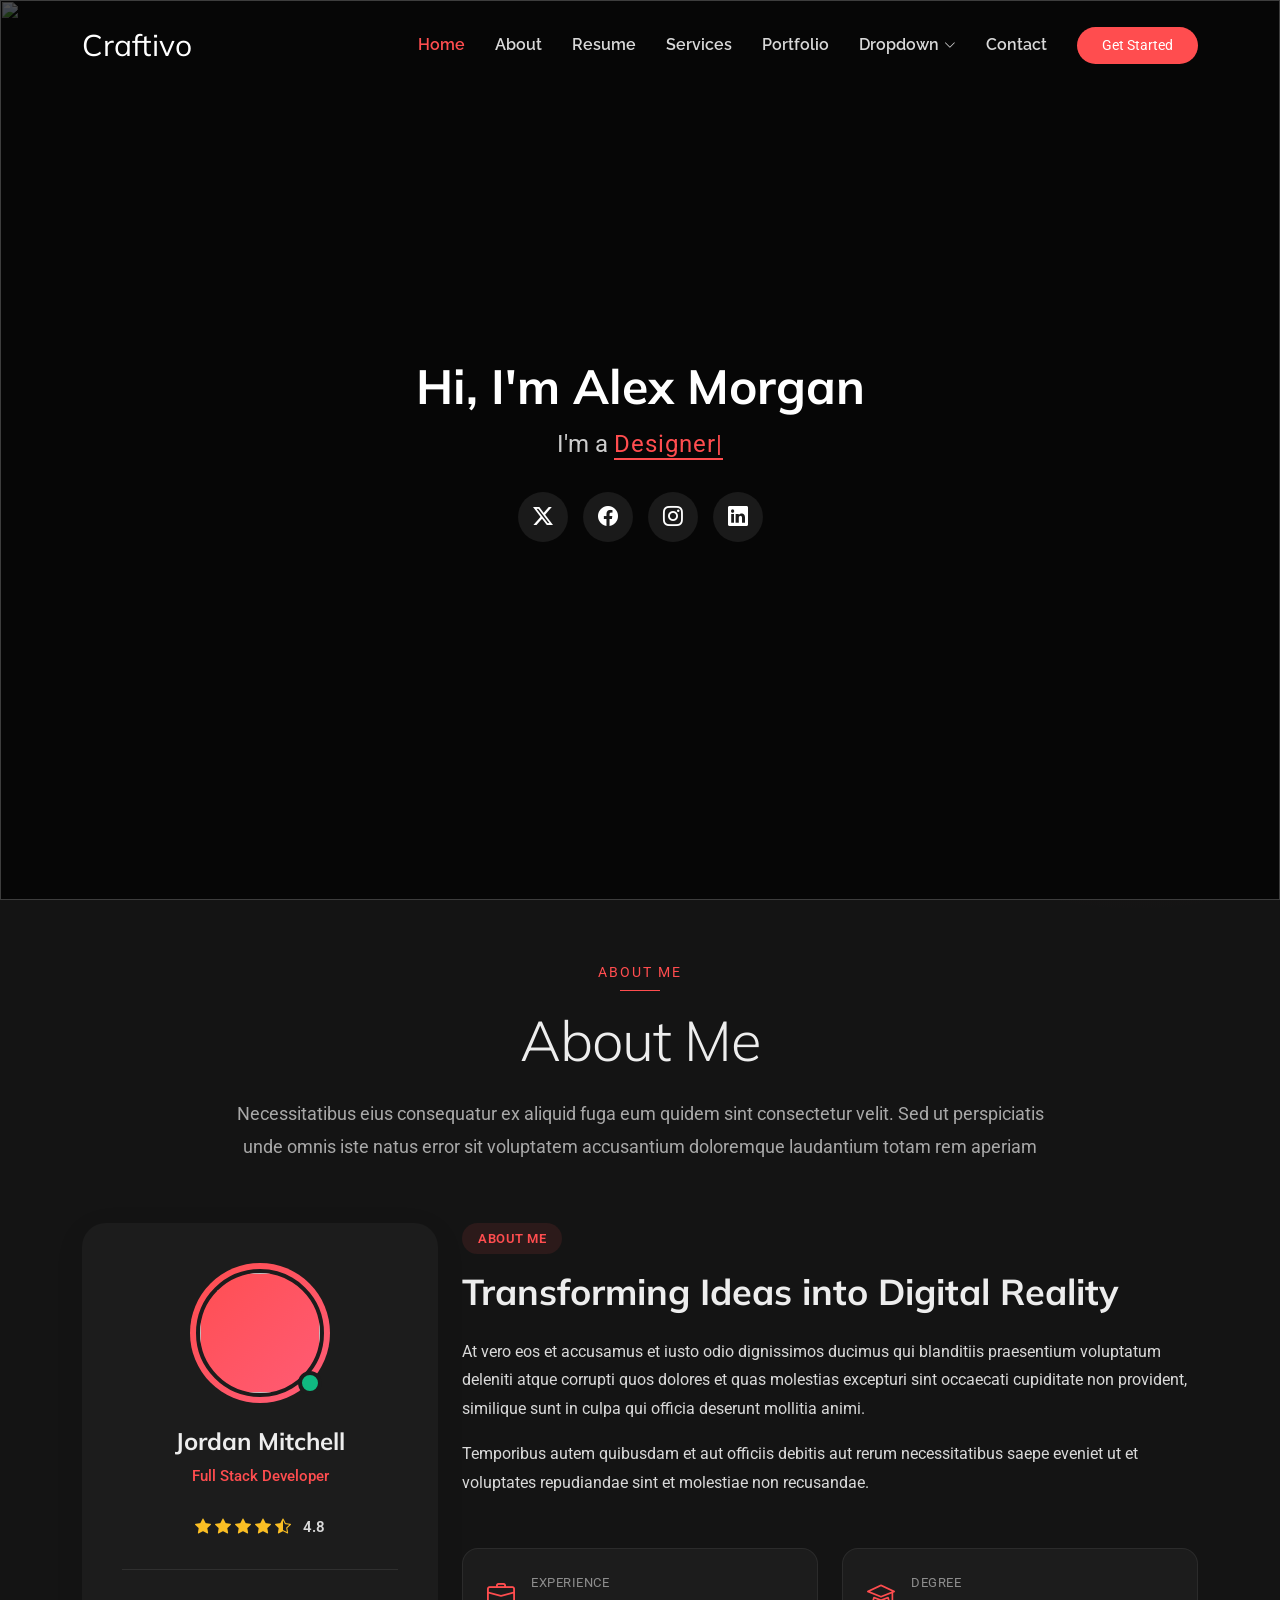
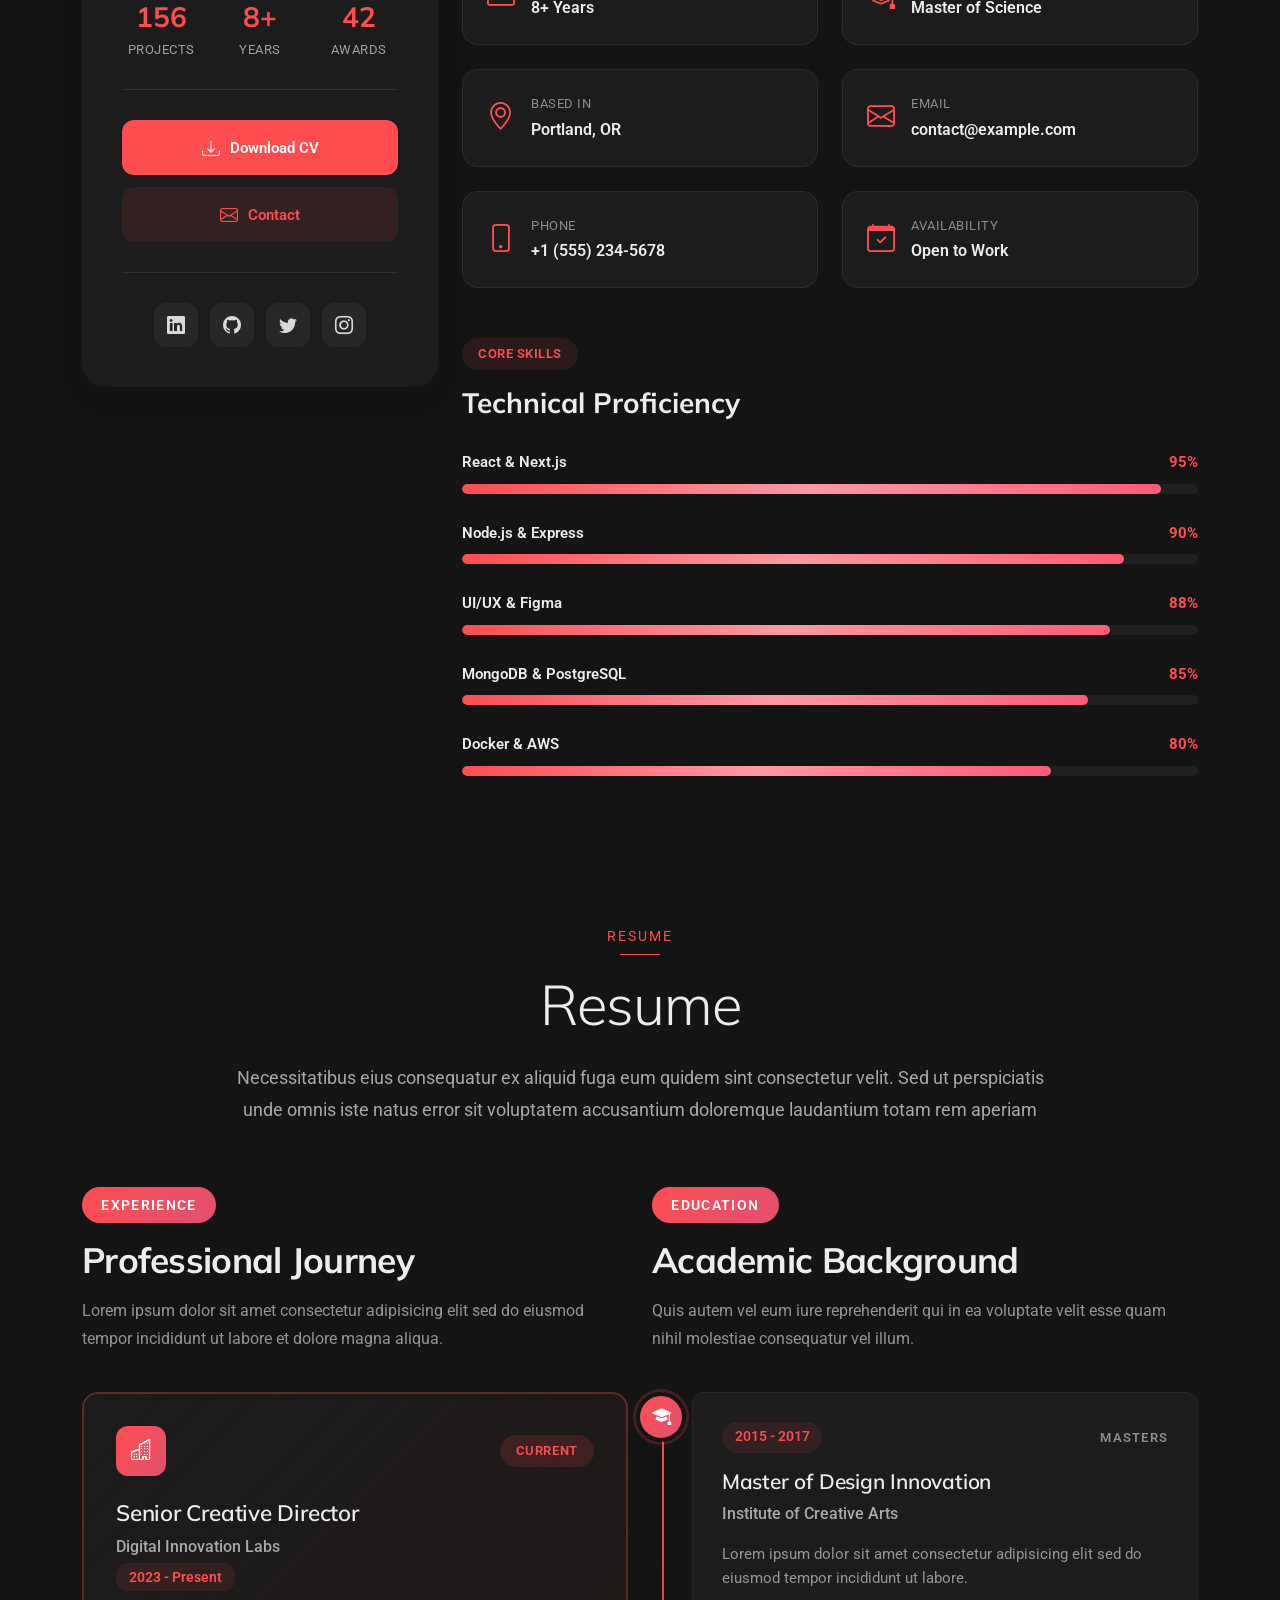
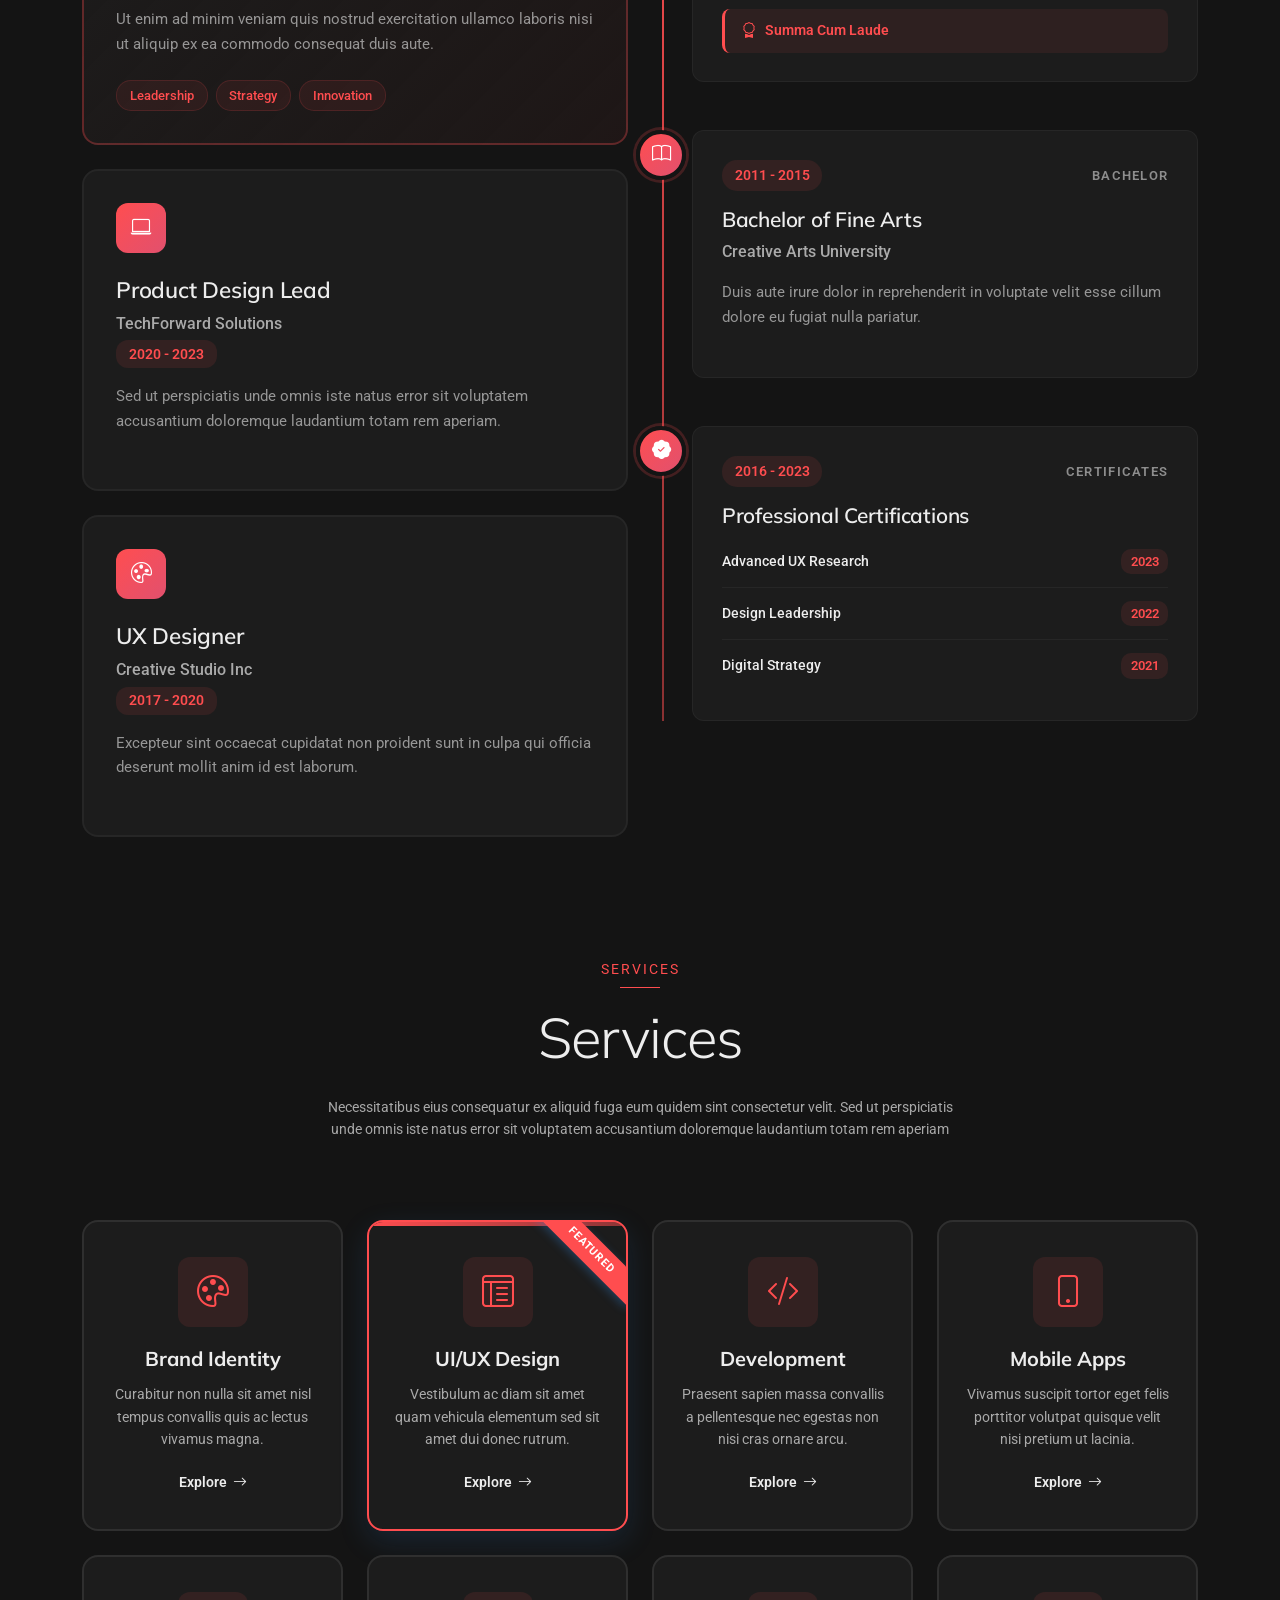
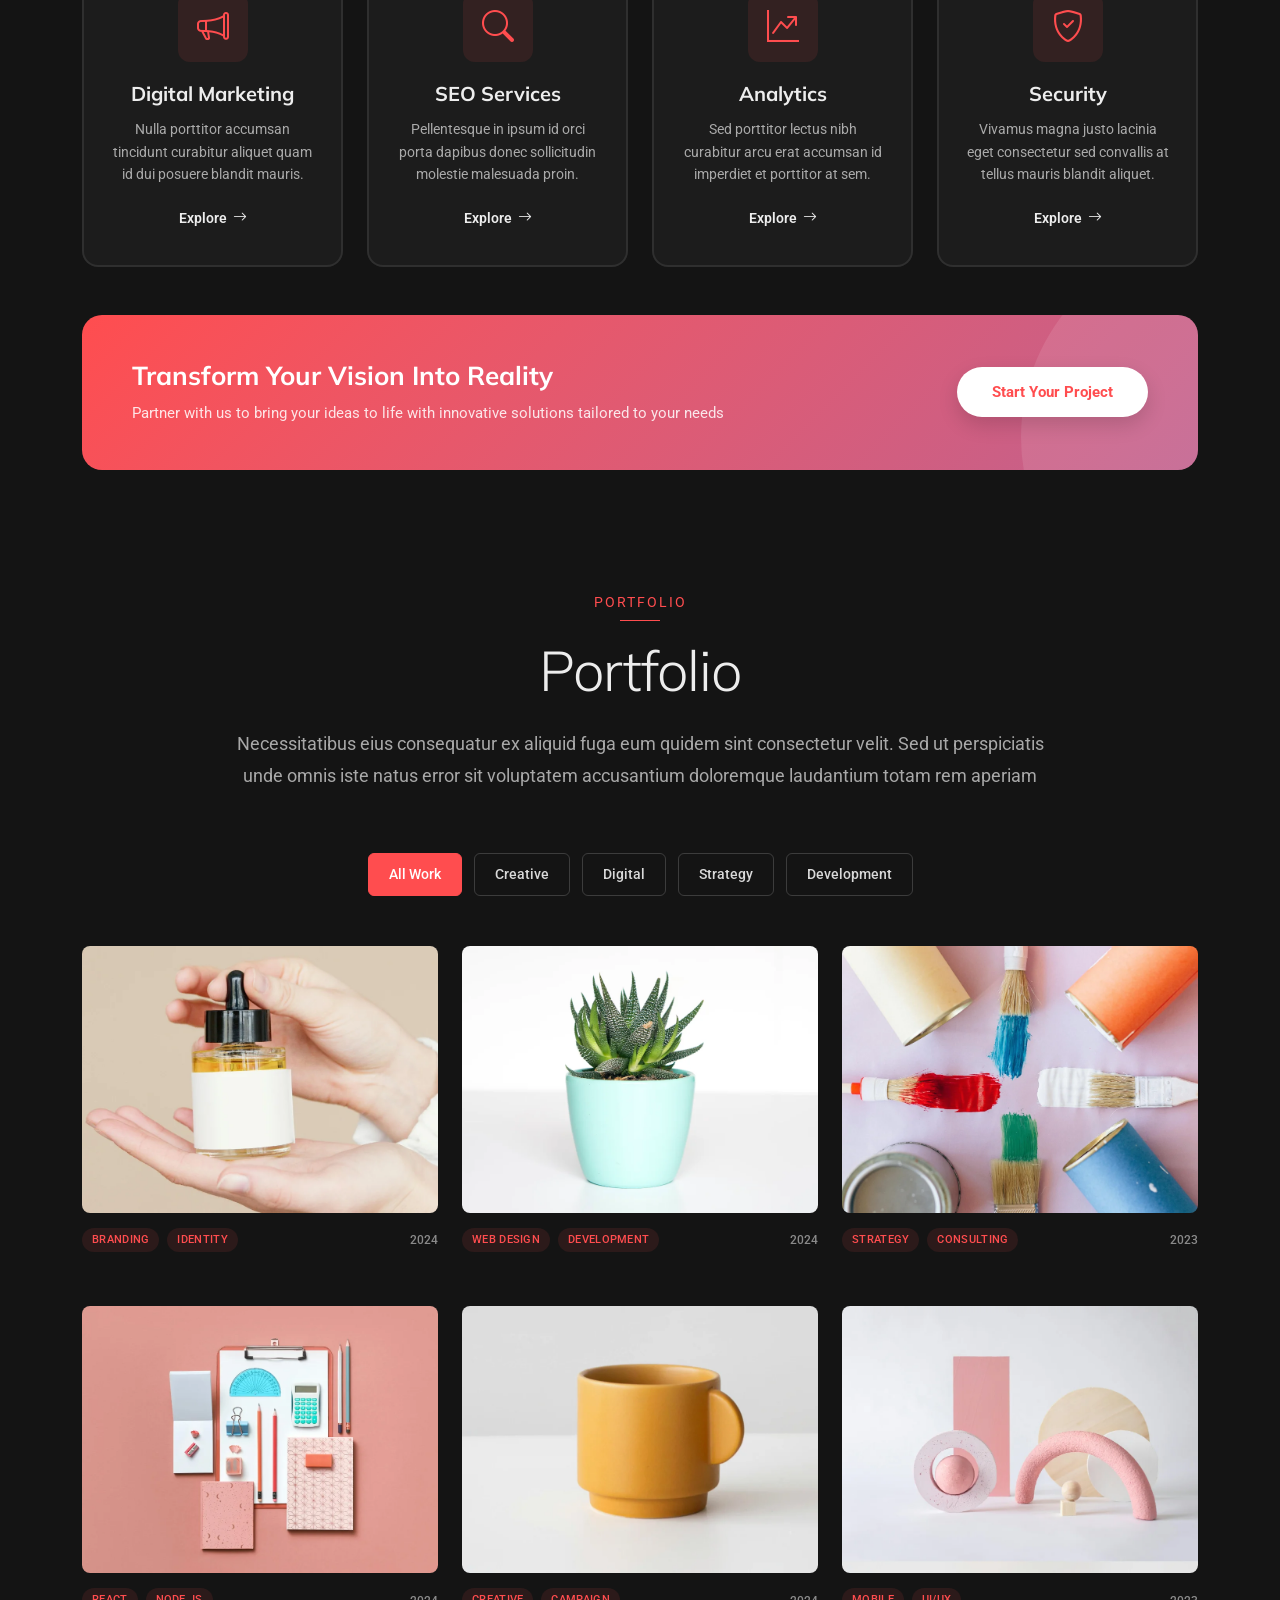
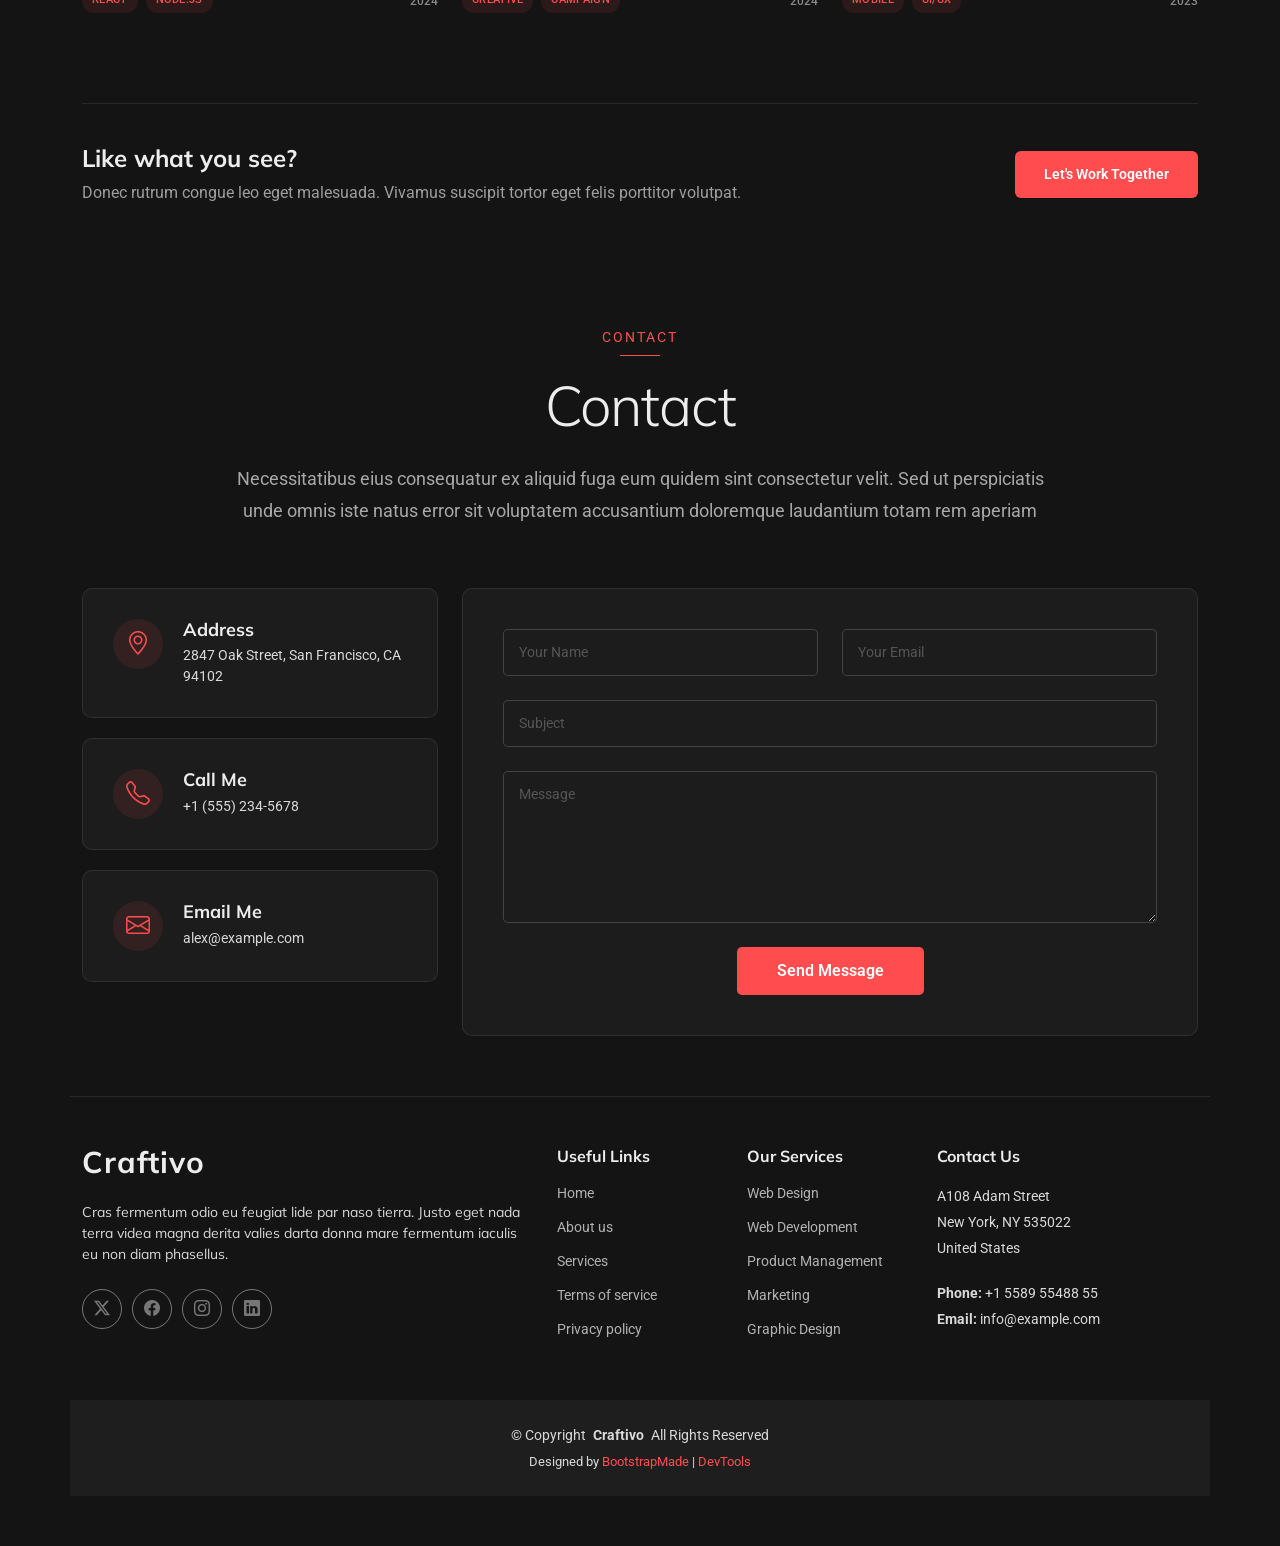
==== index.html @ 47224974 "Integrated base UI template to establish responsive styling framework" ====
<!DOCTYPE html>
<html lang="en">

<head>
  <meta charset="utf-8">
  <meta content="width=device-width, initial-scale=1.0" name="viewport">
  <title>Index - Craftivo Bootstrap Template</title>
  <meta name="description" content="">
  <meta name="keywords" content="">

  <!-- Favicons -->
  <link href="assets/img/favicon.png" rel="icon">
  <link href="assets/img/apple-touch-icon.png" rel="apple-touch-icon">

  <!-- Fonts -->
  <link href="https://fonts.googleapis.com" rel="preconnect">
  <link href="https://fonts.gstatic.com" rel="preconnect" crossorigin>
  <link href="https://fonts.googleapis.com/css2?family=Roboto:ital,wght@0,100;0,300;0,400;0,500;0,700;0,900;1,100;1,300;1,400;1,500;1,700;1,900&family=Raleway:ital,wght@0,100;0,200;0,300;0,400;0,500;0,600;0,700;0,800;0,900;1,100;1,200;1,300;1,400;1,500;1,600;1,700;1,800;1,900&family=Mulish:ital,wght@0,200;0,300;0,400;0,500;0,600;0,700;0,800;0,900;1,200;1,300;1,400;1,500;1,600;1,700;1,800;1,900&display=swap" rel="stylesheet">

  <!-- Vendor CSS Files -->
  <link href="assets/vendor/bootstrap/css/bootstrap.min.css" rel="stylesheet">
  <link href="assets/vendor/bootstrap-icons/bootstrap-icons.css" rel="stylesheet">
  <link href="assets/vendor/aos/aos.css" rel="stylesheet">
  <link href="assets/vendor/glightbox/css/glightbox.min.css" rel="stylesheet">
  <link href="assets/vendor/swiper/swiper-bundle.min.css" rel="stylesheet">

  <!-- Main CSS File -->
  <link href="assets/css/main.css" rel="stylesheet">

  <!-- =======================================================
  * Template Name: Craftivo
  * Template URL: https://bootstrapmade.com/craftivo-bootstrap-portfolio-template/
  * Updated: Oct 04 2025 with Bootstrap v5.3.8
  * Author: BootstrapMade.com
  * License: https://bootstrapmade.com/license/
  ======================================================== -->
</head>

<body class="index-page">

  <header id="header" class="header d-flex align-items-center fixed-top">
    <div class="container-fluid container-xl position-relative d-flex align-items-center">

      <a href="index.html" class="logo d-flex align-items-center me-auto">
        <!-- Uncomment the line below if you also wish to use an image logo -->
        <!-- <img src="assets/img/logo.webp" alt=""> -->
        <h1 class="sitename">Craftivo</h1>
      </a>

      <nav id="navmenu" class="navmenu">
        <ul>
          <li><a href="#hero" class="active">Home</a></li>
          <li><a href="#about">About</a></li>
          <li><a href="#resume">Resume</a></li>
          <li><a href="#services">Services</a></li>
          <li><a href="#portfolio">Portfolio</a></li>
          <li class="dropdown"><a href="#"><span>Dropdown</span> <i class="bi bi-chevron-down toggle-dropdown"></i></a>
            <ul>
              <li><a href="#">Dropdown 1</a></li>
              <li class="dropdown"><a href="#"><span>Deep Dropdown</span> <i class="bi bi-chevron-down toggle-dropdown"></i></a>
                <ul>
                  <li><a href="#">Deep Dropdown 1</a></li>
                  <li><a href="#">Deep Dropdown 2</a></li>
                  <li><a href="#">Deep Dropdown 3</a></li>
                  <li><a href="#">Deep Dropdown 4</a></li>
                  <li><a href="#">Deep Dropdown 5</a></li>
                </ul>
              </li>
              <li><a href="#">Dropdown 2</a></li>
              <li><a href="#">Dropdown 3</a></li>
              <li><a href="#">Dropdown 4</a></li>
            </ul>
          </li>
          <li><a href="#contact">Contact</a></li>
        </ul>
        <i class="mobile-nav-toggle d-xl-none bi bi-list"></i>
      </nav>

      <a class="btn-getstarted" href="#about">Get Started</a>

    </div>
  </header>

  <main class="main">

    <!-- Hero Section -->
    <section id="hero" class="hero section dark-background">

      <img src="assets/img/profile/profile-bg-5.webp" alt="" data-aos="fade-in">

      <div class="container" data-aos="fade-up" data-aos-delay="100">
        <div class="row justify-content-center">
          <div class="col-lg-8 text-center">
            <h2>Hi, I'm Alex Morgan</h2>
            <p>I'm a <span class="typed" data-typed-items="Designer, Developer, Freelancer, Photographer"></span><span class="typed-cursor" aria-hidden="true"></span></p>
            <div class="social-links">
              <a href="#"><i class="bi bi-twitter-x"></i></a>
              <a href="#"><i class="bi bi-facebook"></i></a>
              <a href="#"><i class="bi bi-instagram"></i></a>
              <a href="#"><i class="bi bi-linkedin"></i></a>
            </div>
          </div>
        </div>
      </div>

    </section><!-- /Hero Section -->

    <!-- About Section -->
    <section id="about" class="about section">

      <!-- Section Title -->
      <div class="container section-title" data-aos="fade-up">
        <span class="subtitle">About Me</span>
        <h2>About Me</h2>
        <p>Necessitatibus eius consequatur ex aliquid fuga eum quidem sint consectetur velit. Sed ut perspiciatis unde omnis iste natus error sit voluptatem accusantium doloremque laudantium totam rem aperiam</p>
      </div><!-- End Section Title -->

      <div class="container" data-aos="fade-up" data-aos-delay="100">

        <div class="row gy-5">
          <div class="col-lg-4" data-aos="zoom-in" data-aos-delay="150">
            <div class="profile-card">
              <div class="profile-header">
                <div class="profile-avatar">
                  <img src="assets/img/profile/profile-square-3.webp" class="img-fluid" alt="">
                  <div class="status-indicator"></div>
                </div>
                <h3>Jordan Mitchell</h3>
                <span class="role">Full Stack Developer</span>
                <div class="rating">
                  <i class="bi bi-star-fill"></i>
                  <i class="bi bi-star-fill"></i>
                  <i class="bi bi-star-fill"></i>
                  <i class="bi bi-star-fill"></i>
                  <i class="bi bi-star-half"></i>
                  <span>4.8</span>
                </div>
              </div>

              <div class="profile-stats">
                <div class="stat-item">
                  <h4>156</h4>
                  <p>Projects</p>
                </div>
                <div class="stat-item">
                  <h4>8+</h4>
                  <p>Years</p>
                </div>
                <div class="stat-item">
                  <h4>42</h4>
                  <p>Awards</p>
                </div>
              </div>

              <div class="profile-actions">
                <a href="#" class="btn-primary"><i class="bi bi-download"></i> Download CV</a>
                <a href="#" class="btn-secondary"><i class="bi bi-envelope"></i> Contact</a>
              </div>

              <div class="social-connect">
                <a href="#"><i class="bi bi-linkedin"></i></a>
                <a href="#"><i class="bi bi-github"></i></a>
                <a href="#"><i class="bi bi-twitter"></i></a>
                <a href="#"><i class="bi bi-instagram"></i></a>
              </div>
            </div>
          </div>

          <div class="col-lg-8" data-aos="fade-left" data-aos-delay="200">
            <div class="content-wrapper">
              <div class="bio-section">
                <div class="section-tag">About Me</div>
                <h2>Transforming Ideas into Digital Reality</h2>
                <p>At vero eos et accusamus et iusto odio dignissimos ducimus qui blanditiis praesentium voluptatum deleniti atque corrupti quos dolores et quas molestias excepturi sint occaecati cupiditate non provident, similique sunt in culpa qui officia deserunt mollitia animi.</p>
                <p>Temporibus autem quibusdam et aut officiis debitis aut rerum necessitatibus saepe eveniet ut et voluptates repudiandae sint et molestiae non recusandae.</p>
              </div>

              <div class="details-grid">
                <div class="detail-item" data-aos="fade-up" data-aos-delay="250">
                  <i class="bi bi-briefcase"></i>
                  <div class="detail-content">
                    <span>Experience</span>
                    <strong>8+ Years</strong>
                  </div>
                </div>

                <div class="detail-item" data-aos="fade-up" data-aos-delay="300">
                  <i class="bi bi-mortarboard"></i>
                  <div class="detail-content">
                    <span>Degree</span>
                    <strong>Master of Science</strong>
                  </div>
                </div>

                <div class="detail-item" data-aos="fade-up" data-aos-delay="350">
                  <i class="bi bi-geo-alt"></i>
                  <div class="detail-content">
                    <span>Based In</span>
                    <strong>Portland, OR</strong>
                  </div>
                </div>

                <div class="detail-item" data-aos="fade-up" data-aos-delay="100">
                  <i class="bi bi-envelope"></i>
                  <div class="detail-content">
                    <span>Email</span>
                    <strong>contact@example.com</strong>
                  </div>
                </div>

                <div class="detail-item" data-aos="fade-up" data-aos-delay="150">
                  <i class="bi bi-phone"></i>
                  <div class="detail-content">
                    <span>Phone</span>
                    <strong>+1 (555) 234-5678</strong>
                  </div>
                </div>

                <div class="detail-item" data-aos="fade-up" data-aos-delay="200">
                  <i class="bi bi-calendar-check"></i>
                  <div class="detail-content">
                    <span>Availability</span>
                    <strong>Open to Work</strong>
                  </div>
                </div>
              </div>

              <div class="skills-showcase" data-aos="fade-up" data-aos-delay="250">
                <div class="section-tag">Core Skills</div>
                <h3>Technical Proficiency</h3>

                <div class="skills-list skills-animation">
                  <div class="skill-item">
                    <div class="skill-info">
                      <span class="skill-name">React &amp; Next.js</span>
                      <span class="skill-percent">95%</span>
                    </div>
                    <div class="progress">
                      <div class="progress-bar" role="progressbar" aria-valuenow="95" aria-valuemin="0" aria-valuemax="100"></div>
                    </div>
                  </div>

                  <div class="skill-item">
                    <div class="skill-info">
                      <span class="skill-name">Node.js &amp; Express</span>
                      <span class="skill-percent">90%</span>
                    </div>
                    <div class="progress">
                      <div class="progress-bar" role="progressbar" aria-valuenow="90" aria-valuemin="0" aria-valuemax="100"></div>
                    </div>
                  </div>

                  <div class="skill-item">
                    <div class="skill-info">
                      <span class="skill-name">UI/UX &amp; Figma</span>
                      <span class="skill-percent">88%</span>
                    </div>
                    <div class="progress">
                      <div class="progress-bar" role="progressbar" aria-valuenow="88" aria-valuemin="0" aria-valuemax="100"></div>
                    </div>
                  </div>

                  <div class="skill-item">
                    <div class="skill-info">
                      <span class="skill-name">MongoDB &amp; PostgreSQL</span>
                      <span class="skill-percent">85%</span>
                    </div>
                    <div class="progress">
                      <div class="progress-bar" role="progressbar" aria-valuenow="85" aria-valuemin="0" aria-valuemax="100"></div>
                    </div>
                  </div>

                  <div class="skill-item">
                    <div class="skill-info">
                      <span class="skill-name">Docker &amp; AWS</span>
                      <span class="skill-percent">80%</span>
                    </div>
                    <div class="progress">
                      <div class="progress-bar" role="progressbar" aria-valuenow="80" aria-valuemin="0" aria-valuemax="100"></div>
                    </div>
                  </div>
                </div>
              </div>
            </div>
          </div>
        </div>

      </div>

    </section><!-- /About Section -->

    <!-- Resume Section -->
    <section id="resume" class="resume section">

      <!-- Section Title -->
      <div class="container section-title" data-aos="fade-up">
        <span class="subtitle">Resume</span>
        <h2>Resume</h2>
        <p>Necessitatibus eius consequatur ex aliquid fuga eum quidem sint consectetur velit. Sed ut perspiciatis unde omnis iste natus error sit voluptatem accusantium doloremque laudantium totam rem aperiam</p>
      </div><!-- End Section Title -->

      <div class="container" data-aos="fade-up" data-aos-delay="100">

        <div class="row gy-5">
          <div class="col-lg-6">
            <div class="experience-section">
              <div class="section-header" data-aos="fade-right" data-aos-delay="200">
                <div class="header-content">
                  <span class="section-badge">Experience</span>
                  <h2>Professional Journey</h2>
                  <p>Lorem ipsum dolor sit amet consectetur adipisicing elit sed do eiusmod tempor incididunt ut labore et dolore magna aliqua.</p>
                </div>
              </div>

              <div class="experience-cards">
                <div class="exp-card featured" data-aos="zoom-in" data-aos-delay="300">
                  <div class="card-header">
                    <div class="company-logo">
                      <i class="bi bi-buildings"></i>
                    </div>
                    <div class="period-badge">Current</div>
                  </div>
                  <div class="card-body">
                    <h3>Senior Creative Director</h3>
                    <p class="company-name">Digital Innovation Labs</p>
                    <span class="duration">2023 - Present</span>
                    <p class="description">Ut enim ad minim veniam quis nostrud exercitation ullamco laboris nisi ut aliquip ex ea commodo consequat duis aute.</p>
                    <div class="skills-tags">
                      <span class="skill-tag">Leadership</span>
                      <span class="skill-tag">Strategy</span>
                      <span class="skill-tag">Innovation</span>
                    </div>
                  </div>
                </div>

                <div class="exp-card" data-aos="zoom-in" data-aos-delay="350">
                  <div class="card-header">
                    <div class="company-logo">
                      <i class="bi bi-laptop"></i>
                    </div>
                  </div>
                  <div class="card-body">
                    <h3>Product Design Lead</h3>
                    <p class="company-name">TechForward Solutions</p>
                    <span class="duration">2020 - 2023</span>
                    <p class="description">Sed ut perspiciatis unde omnis iste natus error sit voluptatem accusantium doloremque laudantium totam rem aperiam.</p>
                  </div>
                </div>

                <div class="exp-card" data-aos="zoom-in" data-aos-delay="400">
                  <div class="card-header">
                    <div class="company-logo">
                      <i class="bi bi-palette"></i>
                    </div>
                  </div>
                  <div class="card-body">
                    <h3>UX Designer</h3>
                    <p class="company-name">Creative Studio Inc</p>
                    <span class="duration">2017 - 2020</span>
                    <p class="description">Excepteur sint occaecat cupidatat non proident sunt in culpa qui officia deserunt mollit anim id est laborum.</p>
                  </div>
                </div>
              </div>
            </div>
          </div>

          <div class="col-lg-6">
            <div class="education-section">
              <div class="section-header" data-aos="fade-left" data-aos-delay="200">
                <div class="header-content">
                  <span class="section-badge">Education</span>
                  <h2>Academic Background</h2>
                  <p>Quis autem vel eum iure reprehenderit qui in ea voluptate velit esse quam nihil molestiae consequatur vel illum.</p>
                </div>
              </div>

              <div class="education-timeline" data-aos="fade-left" data-aos-delay="300">
                <div class="timeline-track">
                  <div class="timeline-item">
                    <div class="timeline-marker">
                      <i class="bi bi-mortarboard-fill"></i>
                    </div>
                    <div class="timeline-content">
                      <div class="education-meta">
                        <span class="year-range">2015 - 2017</span>
                        <span class="degree-level">Masters</span>
                      </div>
                      <h4>Master of Design Innovation</h4>
                      <p class="institution">Institute of Creative Arts</p>
                      <p class="description">Lorem ipsum dolor sit amet consectetur adipisicing elit sed do eiusmod tempor incididunt ut labore.</p>
                      <div class="achievement">
                        <i class="bi bi-award"></i>
                        <span>Summa Cum Laude</span>
                      </div>
                    </div>
                  </div>

                  <div class="timeline-item">
                    <div class="timeline-marker">
                      <i class="bi bi-book"></i>
                    </div>
                    <div class="timeline-content">
                      <div class="education-meta">
                        <span class="year-range">2011 - 2015</span>
                        <span class="degree-level">Bachelor</span>
                      </div>
                      <h4>Bachelor of Fine Arts</h4>
                      <p class="institution">Creative Arts University</p>
                      <p class="description">Duis aute irure dolor in reprehenderit in voluptate velit esse cillum dolore eu fugiat nulla pariatur.</p>
                    </div>
                  </div>

                  <div class="timeline-item">
                    <div class="timeline-marker">
                      <i class="bi bi-patch-check-fill"></i>
                    </div>
                    <div class="timeline-content">
                      <div class="education-meta">
                        <span class="year-range">2016 - 2023</span>
                        <span class="degree-level">Certificates</span>
                      </div>
                      <h4>Professional Certifications</h4>
                      <div class="certifications-list">
                        <div class="cert-item">
                          <span class="cert-name">Advanced UX Research</span>
                          <span class="cert-year">2023</span>
                        </div>
                        <div class="cert-item">
                          <span class="cert-name">Design Leadership</span>
                          <span class="cert-year">2022</span>
                        </div>
                        <div class="cert-item">
                          <span class="cert-name">Digital Strategy</span>
                          <span class="cert-year">2021</span>
                        </div>
                      </div>
                    </div>
                  </div>
                </div>
              </div>
            </div>
          </div>
        </div>

      </div>

    </section><!-- /Resume Section -->

    <!-- Services Section -->
    <section id="services" class="services section">

      <!-- Section Title -->
      <div class="container section-title" data-aos="fade-up">
        <span class="subtitle">Services</span>
        <h2>Services</h2>
        <p>Necessitatibus eius consequatur ex aliquid fuga eum quidem sint consectetur velit. Sed ut perspiciatis unde omnis iste natus error sit voluptatem accusantium doloremque laudantium totam rem aperiam</p>
      </div><!-- End Section Title -->

      <div class="container" data-aos="fade-up" data-aos-delay="100">

        <div class="row gy-4">
          <div class="col-lg-3 col-md-6" data-aos="zoom-in" data-aos-delay="100">
            <div class="service-item">
              <div class="icon-wrapper">
                <i class="bi bi-palette"></i>
              </div>
              <h4>Brand Identity</h4>
              <p>Curabitur non nulla sit amet nisl tempus convallis quis ac lectus vivamus magna.</p>
              <a href="service-details.html" class="read-more">
                <span>Explore</span>
                <i class="bi bi-arrow-right"></i>
              </a>
            </div>
          </div>

          <div class="col-lg-3 col-md-6" data-aos="zoom-in" data-aos-delay="200">
            <div class="service-item featured">
              <div class="featured-tag">Featured</div>
              <div class="icon-wrapper">
                <i class="bi bi-layout-text-window-reverse"></i>
              </div>
              <h4>UI/UX Design</h4>
              <p>Vestibulum ac diam sit amet quam vehicula elementum sed sit amet dui donec rutrum.</p>
              <a href="service-details.html" class="read-more">
                <span>Explore</span>
                <i class="bi bi-arrow-right"></i>
              </a>
            </div>
          </div>

          <div class="col-lg-3 col-md-6" data-aos="zoom-in" data-aos-delay="300">
            <div class="service-item">
              <div class="icon-wrapper">
                <i class="bi bi-code-slash"></i>
              </div>
              <h4>Development</h4>
              <p>Praesent sapien massa convallis a pellentesque nec egestas non nisi cras ornare arcu.</p>
              <a href="service-details.html" class="read-more">
                <span>Explore</span>
                <i class="bi bi-arrow-right"></i>
              </a>
            </div>
          </div>

          <div class="col-lg-3 col-md-6" data-aos="zoom-in" data-aos-delay="400">
            <div class="service-item">
              <div class="icon-wrapper">
                <i class="bi bi-phone"></i>
              </div>
              <h4>Mobile Apps</h4>
              <p>Vivamus suscipit tortor eget felis porttitor volutpat quisque velit nisi pretium ut lacinia.</p>
              <a href="service-details.html" class="read-more">
                <span>Explore</span>
                <i class="bi bi-arrow-right"></i>
              </a>
            </div>
          </div>

          <div class="col-lg-3 col-md-6" data-aos="zoom-in" data-aos-delay="100">
            <div class="service-item">
              <div class="icon-wrapper">
                <i class="bi bi-megaphone"></i>
              </div>
              <h4>Digital Marketing</h4>
              <p>Nulla porttitor accumsan tincidunt curabitur aliquet quam id dui posuere blandit mauris.</p>
              <a href="service-details.html" class="read-more">
                <span>Explore</span>
                <i class="bi bi-arrow-right"></i>
              </a>
            </div>
          </div>

          <div class="col-lg-3 col-md-6" data-aos="zoom-in" data-aos-delay="200">
            <div class="service-item">
              <div class="icon-wrapper">
                <i class="bi bi-search"></i>
              </div>
              <h4>SEO Services</h4>
              <p>Pellentesque in ipsum id orci porta dapibus donec sollicitudin molestie malesuada proin.</p>
              <a href="service-details.html" class="read-more">
                <span>Explore</span>
                <i class="bi bi-arrow-right"></i>
              </a>
            </div>
          </div>

          <div class="col-lg-3 col-md-6" data-aos="zoom-in" data-aos-delay="300">
            <div class="service-item">
              <div class="icon-wrapper">
                <i class="bi bi-graph-up-arrow"></i>
              </div>
              <h4>Analytics</h4>
              <p>Sed porttitor lectus nibh curabitur arcu erat accumsan id imperdiet et porttitor at sem.</p>
              <a href="service-details.html" class="read-more">
                <span>Explore</span>
                <i class="bi bi-arrow-right"></i>
              </a>
            </div>
          </div>

          <div class="col-lg-3 col-md-6" data-aos="zoom-in" data-aos-delay="400">
            <div class="service-item">
              <div class="icon-wrapper">
                <i class="bi bi-shield-check"></i>
              </div>
              <h4>Security</h4>
              <p>Vivamus magna justo lacinia eget consectetur sed convallis at tellus mauris blandit aliquet.</p>
              <a href="service-details.html" class="read-more">
                <span>Explore</span>
                <i class="bi bi-arrow-right"></i>
              </a>
            </div>
          </div>

        </div>

        <div class="row mt-5">
          <div class="col-12" data-aos="fade-up" data-aos-delay="200">
            <div class="cta-box">
              <div class="row align-items-center">
                <div class="col-lg-8">
                  <h3>Transform Your Vision Into Reality</h3>
                  <p>Partner with us to bring your ideas to life with innovative solutions tailored to your needs</p>
                </div>
                <div class="col-lg-4 text-lg-end text-center">
                  <a href="service-details.html" class="cta-btn">Start Your Project</a>
                </div>
              </div>
            </div>
          </div>
        </div>

      </div>

    </section><!-- /Services Section -->

    <!-- Portfolio Section -->
    <section id="portfolio" class="portfolio section">

      <!-- Section Title -->
      <div class="container section-title" data-aos="fade-up">
        <span class="subtitle">Portfolio</span>
        <h2>Portfolio</h2>
        <p>Necessitatibus eius consequatur ex aliquid fuga eum quidem sint consectetur velit. Sed ut perspiciatis unde omnis iste natus error sit voluptatem accusantium doloremque laudantium totam rem aperiam</p>
      </div><!-- End Section Title -->

      <div class="container" data-aos="fade-up" data-aos-delay="100">

        <div class="isotope-layout" data-default-filter="*" data-layout="masonry" data-sort="original-order">
          <ul class="portfolio-filters isotope-filters" data-aos="fade-up" data-aos-delay="200">
            <li data-filter="*" class="filter-active">All Work</li>
            <li data-filter=".filter-creative">Creative</li>
            <li data-filter=".filter-digital">Digital</li>
            <li data-filter=".filter-strategy">Strategy</li>
            <li data-filter=".filter-development">Development</li>
          </ul>

          <div class="row gy-4 isotope-container" data-aos="fade-up" data-aos-delay="300">
            <div class="col-lg-4 col-md-6 portfolio-item isotope-item filter-creative">
              <div class="portfolio-card">
                <div class="portfolio-image-container">
                  <img src="assets/img/portfolio/portfolio-1.webp" alt="Creative Project" class="img-fluid" loading="lazy">
                  <div class="portfolio-overlay">
                    <div class="portfolio-info">
                      <span class="project-category">Creative Design</span>
                      <h4>Visual Identity System</h4>
                    </div>
                    <div class="portfolio-actions">
                      <a href="assets/img/portfolio/portfolio-1.webp" class="glightbox portfolio-link">
                        <i class="bi bi-plus-lg"></i>
                      </a>
                      <a href="#" class="portfolio-details">
                        <i class="bi bi-arrow-right"></i>
                      </a>
                    </div>
                  </div>
                </div>
                <div class="portfolio-meta">
                  <div class="project-tags">
                    <span class="tag">Branding</span>
                    <span class="tag">Identity</span>
                  </div>
                  <div class="project-year">2024</div>
                </div>
              </div>
            </div>

            <div class="col-lg-4 col-md-6 portfolio-item isotope-item filter-digital">
              <div class="portfolio-card">
                <div class="portfolio-image-container">
                  <img src="assets/img/portfolio/portfolio-2.webp" alt="Digital Project" class="img-fluid" loading="lazy">
                  <div class="portfolio-overlay">
                    <div class="portfolio-info">
                      <span class="project-category">Digital Experience</span>
                      <h4>Interactive Web Platform</h4>
                    </div>
                    <div class="portfolio-actions">
                      <a href="assets/img/portfolio/portfolio-2.webp" class="glightbox portfolio-link">
                        <i class="bi bi-plus-lg"></i>
                      </a>
                      <a href="#" class="portfolio-details">
                        <i class="bi bi-arrow-right"></i>
                      </a>
                    </div>
                  </div>
                </div>
                <div class="portfolio-meta">
                  <div class="project-tags">
                    <span class="tag">Web Design</span>
                    <span class="tag">Development</span>
                  </div>
                  <div class="project-year">2024</div>
                </div>
              </div>
            </div>

            <div class="col-lg-4 col-md-6 portfolio-item isotope-item filter-strategy">
              <div class="portfolio-card">
                <div class="portfolio-image-container">
                  <img src="assets/img/portfolio/portfolio-3.webp" alt="Strategy Project" class="img-fluid" loading="lazy">
                  <div class="portfolio-overlay">
                    <div class="portfolio-info">
                      <span class="project-category">Brand Strategy</span>
                      <h4>Market Positioning</h4>
                    </div>
                    <div class="portfolio-actions">
                      <a href="assets/img/portfolio/portfolio-3.webp" class="glightbox portfolio-link">
                        <i class="bi bi-plus-lg"></i>
                      </a>
                      <a href="#" class="portfolio-details">
                        <i class="bi bi-arrow-right"></i>
                      </a>
                    </div>
                  </div>
                </div>
                <div class="portfolio-meta">
                  <div class="project-tags">
                    <span class="tag">Strategy</span>
                    <span class="tag">Consulting</span>
                  </div>
                  <div class="project-year">2023</div>
                </div>
              </div>
            </div>

            <div class="col-lg-4 col-md-6 portfolio-item isotope-item filter-development">
              <div class="portfolio-card">
                <div class="portfolio-image-container">
                  <img src="assets/img/portfolio/portfolio-4.webp" alt="Development Project" class="img-fluid" loading="lazy">
                  <div class="portfolio-overlay">
                    <div class="portfolio-info">
                      <span class="project-category">Full Stack</span>
                      <h4>Custom Application</h4>
                    </div>
                    <div class="portfolio-actions">
                      <a href="assets/img/portfolio/portfolio-4.webp" class="glightbox portfolio-link">
                        <i class="bi bi-plus-lg"></i>
                      </a>
                      <a href="#" class="portfolio-details">
                        <i class="bi bi-arrow-right"></i>
                      </a>
                    </div>
                  </div>
                </div>
                <div class="portfolio-meta">
                  <div class="project-tags">
                    <span class="tag">React</span>
                    <span class="tag">Node.js</span>
                  </div>
                  <div class="project-year">2024</div>
                </div>
              </div>
            </div>

            <div class="col-lg-4 col-md-6 portfolio-item isotope-item filter-creative">
              <div class="portfolio-card">
                <div class="portfolio-image-container">
                  <img src="assets/img/portfolio/portfolio-5.webp" alt="Creative Project" class="img-fluid" loading="lazy">
                  <div class="portfolio-overlay">
                    <div class="portfolio-info">
                      <span class="project-category">Art Direction</span>
                      <h4>Campaign Design</h4>
                    </div>
                    <div class="portfolio-actions">
                      <a href="assets/img/portfolio/portfolio-5.webp" class="glightbox portfolio-link">
                        <i class="bi bi-plus-lg"></i>
                      </a>
                      <a href="#" class="portfolio-details">
                        <i class="bi bi-arrow-right"></i>
                      </a>
                    </div>
                  </div>
                </div>
                <div class="portfolio-meta">
                  <div class="project-tags">
                    <span class="tag">Creative</span>
                    <span class="tag">Campaign</span>
                  </div>
                  <div class="project-year">2024</div>
                </div>
              </div>
            </div>

            <div class="col-lg-4 col-md-6 portfolio-item isotope-item filter-digital">
              <div class="portfolio-card">
                <div class="portfolio-image-container">
                  <img src="assets/img/portfolio/portfolio-6.webp" alt="Digital Project" class="img-fluid" loading="lazy">
                  <div class="portfolio-overlay">
                    <div class="portfolio-info">
                      <span class="project-category">Digital Product</span>
                      <h4>Mobile Experience</h4>
                    </div>
                    <div class="portfolio-actions">
                      <a href="assets/img/portfolio/portfolio-6.webp" class="glightbox portfolio-link">
                        <i class="bi bi-plus-lg"></i>
                      </a>
                      <a href="#" class="portfolio-details">
                        <i class="bi bi-arrow-right"></i>
                      </a>
                    </div>
                  </div>
                </div>
                <div class="portfolio-meta">
                  <div class="project-tags">
                    <span class="tag">Mobile</span>
                    <span class="tag">UI/UX</span>
                  </div>
                  <div class="project-year">2023</div>
                </div>
              </div>
            </div>
          </div>

        </div>

        <div class="portfolio-bottom" data-aos="fade-up" data-aos-delay="400">
          <div class="row align-items-center">
            <div class="col-lg-8">
              <h3>Like what you see?</h3>
              <p>Donec rutrum congue leo eget malesuada. Vivamus suscipit tortor eget felis porttitor volutpat.</p>
            </div>
            <div class="col-lg-4 text-lg-end">
              <a href="#contact" class="btn btn-accent">Let's Work Together</a>
            </div>
          </div>
        </div>

      </div>

    </section><!-- /Portfolio Section -->

    <!-- Contact Section -->
    <section id="contact" class="contact section">

      <!-- Section Title -->
      <div class="container section-title" data-aos="fade-up">
        <span class="subtitle">Contact</span>
        <h2>Contact</h2>
        <p>Necessitatibus eius consequatur ex aliquid fuga eum quidem sint consectetur velit. Sed ut perspiciatis unde omnis iste natus error sit voluptatem accusantium doloremque laudantium totam rem aperiam</p>
      </div><!-- End Section Title -->

      <div class="container">

        <div class="row gy-4">

          <div class="col-lg-4">
            <div class="info-item">
              <div class="icon-wrapper">
                <i class="bi bi-geo-alt"></i>
              </div>
              <div>
                <h3>Address</h3>
                <p>2847 Oak Street, San Francisco, CA 94102</p>
              </div>
            </div>

            <div class="info-item">
              <div class="icon-wrapper">
                <i class="bi bi-telephone"></i>
              </div>
              <div>
                <h3>Call Me</h3>
                <p>+1 (555) 234-5678</p>
              </div>
            </div>

            <div class="info-item">
              <div class="icon-wrapper">
                <i class="bi bi-envelope"></i>
              </div>
              <div>
                <h3>Email Me</h3>
                <p>alex@example.com</p>
              </div>
            </div>

          </div>

          <div class="col-lg-8">
            <form action="forms/contact.php" method="post" class="php-email-form">
              <div class="row gy-4">

                <div class="col-md-6">
                  <input type="text" name="name" class="form-control" placeholder="Your Name" required="">
                </div>

                <div class="col-md-6">
                  <input type="email" class="form-control" name="email" placeholder="Your Email" required="">
                </div>

                <div class="col-md-12">
                  <input type="text" class="form-control" name="subject" placeholder="Subject" required="">
                </div>

                <div class="col-md-12">
                  <textarea class="form-control" name="message" rows="6" placeholder="Message" required=""></textarea>
                </div>

                <div class="col-md-12 text-center">
                  <div class="loading">Loading</div>
                  <div class="error-message"></div>
                  <div class="sent-message">Your message has been sent. Thank you!</div>

                  <button type="submit">Send Message</button>
                </div>

              </div>
            </form>
          </div>

        </div>

      </div>

    </section><!-- /Contact Section -->

  </main>

  <footer id="footer" class="footer">

    <div class="container footer-top">
      <div class="row gy-4">
        <div class="col-lg-5 col-md-12 footer-about">
          <a href="index.html" class="logo d-flex align-items-center">
            <span class="sitename">Craftivo</span>
          </a>
          <p>Cras fermentum odio eu feugiat lide par naso tierra. Justo eget nada terra videa magna derita valies darta donna mare fermentum iaculis eu non diam phasellus.</p>
          <div class="social-links d-flex mt-4">
            <a href=""><i class="bi bi-twitter-x"></i></a>
            <a href=""><i class="bi bi-facebook"></i></a>
            <a href=""><i class="bi bi-instagram"></i></a>
            <a href=""><i class="bi bi-linkedin"></i></a>
          </div>
        </div>

        <div class="col-lg-2 col-6 footer-links">
          <h4>Useful Links</h4>
          <ul>
            <li><a href="#">Home</a></li>
            <li><a href="#">About us</a></li>
            <li><a href="#">Services</a></li>
            <li><a href="#">Terms of service</a></li>
            <li><a href="#">Privacy policy</a></li>
          </ul>
        </div>

        <div class="col-lg-2 col-6 footer-links">
          <h4>Our Services</h4>
          <ul>
            <li><a href="#">Web Design</a></li>
            <li><a href="#">Web Development</a></li>
            <li><a href="#">Product Management</a></li>
            <li><a href="#">Marketing</a></li>
            <li><a href="#">Graphic Design</a></li>
          </ul>
        </div>

        <div class="col-lg-3 col-md-12 footer-contact text-center text-md-start">
          <h4>Contact Us</h4>
          <p>A108 Adam Street</p>
          <p>New York, NY 535022</p>
          <p>United States</p>
          <p class="mt-4"><strong>Phone:</strong> <span>+1 5589 55488 55</span></p>
          <p><strong>Email:</strong> <span>info@example.com</span></p>
        </div>

      </div>
    </div>

    <div class="container copyright text-center mt-4">
      <p>© <span>Copyright</span> <strong class="px-1 sitename">Craftivo</strong> <span>All Rights Reserved</span></p>
      <div class="credits">
        <!-- All the links in the footer should remain intact. -->
        <!-- You can delete the links only if you've purchased the pro version. -->
        <!-- Licensing information: https://bootstrapmade.com/license/ -->
        <!-- Purchase the pro version with working PHP/AJAX contact form: [buy-url] -->
        Designed by <a href="https://bootstrapmade.com/">BootstrapMade</a> | <a href="https://bootstrapmade.com/tools/">DevTools</a>
      </div>
    </div>

  </footer>

  <!-- Scroll Top -->
  <a href="#" id="scroll-top" class="scroll-top d-flex align-items-center justify-content-center"><i class="bi bi-arrow-up-short"></i></a>

  <!-- Preloader -->
  <div id="preloader"></div>

  <!-- Vendor JS Files -->
  <script src="assets/vendor/bootstrap/js/bootstrap.bundle.min.js"></script>
  <script src="assets/vendor/php-email-form/validate.js"></script>
  <script src="assets/vendor/aos/aos.js"></script>
  <script src="assets/vendor/typed.js/typed.umd.js"></script>
  <script src="assets/vendor/waypoints/noframework.waypoints.js"></script>
  <script src="assets/vendor/glightbox/js/glightbox.min.js"></script>
  <script src="assets/vendor/imagesloaded/imagesloaded.pkgd.min.js"></script>
  <script src="assets/vendor/isotope-layout/isotope.pkgd.min.js"></script>
  <script src="assets/vendor/swiper/swiper-bundle.min.js"></script>

  <!-- Main JS File -->
  <script src="assets/js/main.js"></script>

</body>

</html>
---- assets/css/main.css ----
/**
* Template Name: Craftivo
* Template URL: https://bootstrapmade.com/craftivo-bootstrap-portfolio-template/
* Updated: Oct 04 2025 with Bootstrap v5.3.8
* Author: BootstrapMade.com
* License: https://bootstrapmade.com/license/
*/

@charset "UTF-8";

/*--------------------------------------------------------------
# Font & Color Variables
# Help: https://bootstrapmade.com/color-system/
--------------------------------------------------------------*/
/* Fonts */
:root {
  --default-font: "Roboto",  system-ui, -apple-system, "Segoe UI", Roboto, "Helvetica Neue", Arial, "Noto Sans", "Liberation Sans", sans-serif, "Apple Color Emoji", "Segoe UI Emoji", "Segoe UI Symbol", "Noto Color Emoji";
  --heading-font: "Mulish",  sans-serif;
  --nav-font: "Raleway",  sans-serif;
}

/* Global Colors - The following color variables are used throughout the website. Updating them here will change the color scheme of the entire website */
:root { 
  --background-color: #141414; /* Background color for the entire website, including individual sections */
  --default-color: #d9d9d9; /* Default color used for the majority of the text content across the entire website */
  --heading-color: #ededed; /* Color for headings, subheadings and title throughout the website */
  --accent-color: #ff4d4f; /* Accent color that represents your brand on the website. It's used for buttons, links, and other elements that need to stand out */
  --surface-color: #1c1c1c; /* The surface color is used as a background of boxed elements within sections, such as cards, icon boxes, or other elements that require a visual separation from the global background. */
  --contrast-color: #ffffff; /* Contrast color for text, ensuring readability against backgrounds of accent, heading, or default colors. */
}

/* Nav Menu Colors - The following color variables are used specifically for the navigation menu. They are separate from the global colors to allow for more customization options */
:root {
  --nav-color: #d9d9d9;  /* The default color of the main navmenu links */
  --nav-hover-color: #ff4d4f; /* Applied to main navmenu links when they are hovered over or active */
  --nav-mobile-background-color: #2e2e2e; /* Used as the background color for mobile navigation menu */
  --nav-dropdown-background-color: #2e2e2e; /* Used as the background color for dropdown items that appear when hovering over primary navigation items */
  --nav-dropdown-color: #d9d9d9; /* Used for navigation links of the dropdown items in the navigation menu. */
  --nav-dropdown-hover-color: #ff4d4f; /* Similar to --nav-hover-color, this color is applied to dropdown navigation links when they are hovered over. */
}

/* Color Presets - These classes override global colors when applied to any section or element, providing reuse of the sam color scheme. */

.light-background {
  --background-color: rgba(41, 41, 41, 0.8);
  --surface-color: #484848;
}

.dark-background {
  --background-color: #060606;
  --default-color: #ffffff;
  --heading-color: #ffffff;
  --surface-color: #252525;
  --contrast-color: #ffffff;
}

/* Smooth scroll */
:root {
  scroll-behavior: smooth;
}

/*--------------------------------------------------------------
# General Styling & Shared Classes
--------------------------------------------------------------*/
body {
  color: var(--default-color);
  background-color: var(--background-color);
  font-family: var(--default-font);
}

a {
  color: var(--accent-color);
  text-decoration: none;
  transition: 0.3s;
}

a:hover {
  color: color-mix(in srgb, var(--accent-color), transparent 25%);
  text-decoration: none;
}

h1,
h2,
h3,
h4,
h5,
h6 {
  color: var(--heading-color);
  font-family: var(--heading-font);
}

/* PHP Email Form Messages
------------------------------*/
.php-email-form .error-message {
  display: none;
  background: #df1529;
  color: #ffffff;
  text-align: left;
  padding: 15px;
  margin-bottom: 24px;
  font-weight: 600;
}

.php-email-form .sent-message {
  display: none;
  color: #ffffff;
  background: #059652;
  text-align: center;
  padding: 15px;
  margin-bottom: 24px;
  font-weight: 600;
}

.php-email-form .loading {
  display: none;
  background: var(--surface-color);
  text-align: center;
  padding: 15px;
  margin-bottom: 24px;
}

.php-email-form .loading:before {
  content: "";
  display: inline-block;
  border-radius: 50%;
  width: 24px;
  height: 24px;
  margin: 0 10px -6px 0;
  border: 3px solid var(--accent-color);
  border-top-color: var(--surface-color);
  animation: php-email-form-loading 1s linear infinite;
}

@keyframes php-email-form-loading {
  0% {
    transform: rotate(0deg);
  }

  100% {
    transform: rotate(360deg);
  }
}

/*--------------------------------------------------------------
# Global Header
--------------------------------------------------------------*/
.header {
  --heading-color: #ffffff;
  color: var(--default-color);
  background-color: var(--background-color);
  padding: 15px 0;
  transition: all 0.5s;
  z-index: 997;
}

.header .logo {
  line-height: 1;
}

.header .logo img {
  max-height: 36px;
  margin-right: 8px;
}

.header .logo h1 {
  font-size: 30px;
  margin: 0;
  font-weight: 400;
  color: var(--heading-color);
}

.header .btn-getstarted,
.header .btn-getstarted:focus {
  color: var(--contrast-color);
  background: var(--accent-color);
  font-size: 14px;
  padding: 8px 25px;
  margin: 0 0 0 30px;
  border-radius: 50px;
  transition: 0.3s;
}

.header .btn-getstarted:hover,
.header .btn-getstarted:focus:hover {
  color: var(--contrast-color);
  background: color-mix(in srgb, var(--accent-color), transparent 15%);
}

@media (max-width: 1200px) {
  .header .logo {
    order: 1;
  }

  .header .btn-getstarted {
    order: 2;
    margin: 0 15px 0 0;
    padding: 6px 15px;
  }

  .header .navmenu {
    order: 3;
  }
}

.scrolled .header {
  box-shadow: 0px 0 18px rgba(0, 0, 0, 0.1);
}

/* Global Header on Scroll
------------------------------*/
.scrolled .header {
  --background-color: rgba(20, 20, 20, 0.8);
}

/* Index Page Header
------------------------------*/
.index-page .header {
  --background-color: rgba(255, 255, 255, 0);
}

/* Index Page Header on Scroll
------------------------------*/
.index-page.scrolled .header {
  --background-color: rgba(20, 20, 20, 0.8);
}

/*--------------------------------------------------------------
# Navigation Menu
--------------------------------------------------------------*/
/* Navmenu - Desktop */
@media (min-width: 1200px) {
  .navmenu {
    padding: 0;
  }

  .navmenu ul {
    margin: 0;
    padding: 0;
    display: flex;
    list-style: none;
    align-items: center;
  }

  .navmenu li {
    position: relative;
  }

  .navmenu a,
  .navmenu a:focus {
    color: var(--nav-color);
    padding: 18px 15px;
    font-size: 16px;
    font-family: var(--nav-font);
    font-weight: 600;
    display: flex;
    align-items: center;
    justify-content: space-between;
    white-space: nowrap;
    transition: 0.3s;
  }

  .navmenu a i,
  .navmenu a:focus i {
    font-size: 12px;
    line-height: 0;
    margin-left: 5px;
    transition: 0.3s;
  }

  .navmenu li:last-child a {
    padding-right: 0;
  }

  .navmenu li:hover>a,
  .navmenu .active,
  .navmenu .active:focus {
    color: var(--nav-hover-color);
  }

  .navmenu .dropdown ul {
    margin: 0;
    padding: 10px 0;
    background: var(--nav-dropdown-background-color);
    display: block;
    position: absolute;
    visibility: hidden;
    left: 14px;
    top: 130%;
    opacity: 0;
    transition: 0.3s;
    border-radius: 4px;
    z-index: 99;
    box-shadow: 0px 0px 30px rgba(0, 0, 0, 0.1);
  }

  .navmenu .dropdown ul li {
    min-width: 200px;
  }

  .navmenu .dropdown ul a {
    padding: 10px 20px;
    font-size: 15px;
    text-transform: none;
    color: var(--nav-dropdown-color);
  }

  .navmenu .dropdown ul a i {
    font-size: 12px;
  }

  .navmenu .dropdown ul a:hover,
  .navmenu .dropdown ul .active:hover,
  .navmenu .dropdown ul li:hover>a {
    color: var(--nav-dropdown-hover-color);
  }

  .navmenu .dropdown:hover>ul {
    opacity: 1;
    top: 100%;
    visibility: visible;
  }

  .navmenu .dropdown .dropdown ul {
    top: 0;
    left: -90%;
    visibility: hidden;
  }

  .navmenu .dropdown .dropdown:hover>ul {
    opacity: 1;
    top: 0;
    left: -100%;
    visibility: visible;
  }
}

/* Navmenu - Mobile */
@media (max-width: 1199px) {
  .mobile-nav-toggle {
    color: var(--nav-color);
    font-size: 28px;
    line-height: 0;
    margin-right: 10px;
    cursor: pointer;
    transition: color 0.3s;
  }

  .navmenu {
    padding: 0;
    z-index: 9997;
  }

  .navmenu ul {
    display: none;
    list-style: none;
    position: absolute;
    inset: 60px 20px 20px 20px;
    padding: 10px 0;
    margin: 0;
    border-radius: 6px;
    background-color: var(--nav-mobile-background-color);
    overflow-y: auto;
    transition: 0.3s;
    z-index: 9998;
    box-shadow: 0px 0px 30px rgba(0, 0, 0, 0.1);
  }

  .navmenu a,
  .navmenu a:focus {
    color: var(--nav-dropdown-color);
    padding: 10px 20px;
    font-family: var(--nav-font);
    font-size: 17px;
    font-weight: 500;
    display: flex;
    align-items: center;
    justify-content: space-between;
    white-space: nowrap;
    transition: 0.3s;
  }

  .navmenu a i,
  .navmenu a:focus i {
    font-size: 12px;
    line-height: 0;
    margin-left: 5px;
    width: 30px;
    height: 30px;
    display: flex;
    align-items: center;
    justify-content: center;
    border-radius: 50%;
    transition: 0.3s;
    background-color: color-mix(in srgb, var(--accent-color), transparent 90%);
  }

  .navmenu a i:hover,
  .navmenu a:focus i:hover {
    background-color: var(--accent-color);
    color: var(--contrast-color);
  }

  .navmenu a:hover,
  .navmenu .active,
  .navmenu .active:focus {
    color: var(--nav-dropdown-hover-color);
  }

  .navmenu .active i,
  .navmenu .active:focus i {
    background-color: var(--accent-color);
    color: var(--contrast-color);
    transform: rotate(180deg);
  }

  .navmenu .dropdown ul {
    position: static;
    display: none;
    z-index: 99;
    padding: 10px 0;
    margin: 10px 20px;
    background-color: var(--nav-dropdown-background-color);
    border: 1px solid color-mix(in srgb, var(--default-color), transparent 90%);
    box-shadow: none;
    transition: all 0.5s ease-in-out;
  }

  .navmenu .dropdown ul ul {
    background-color: rgba(33, 37, 41, 0.1);
  }

  .navmenu .dropdown>.dropdown-active {
    display: block;
    background-color: rgba(33, 37, 41, 0.03);
  }

  .mobile-nav-active {
    overflow: hidden;
  }

  .mobile-nav-active .mobile-nav-toggle {
    color: #fff;
    position: absolute;
    font-size: 32px;
    top: 15px;
    right: 15px;
    margin-right: 0;
    z-index: 9999;
  }

  .mobile-nav-active .navmenu {
    position: fixed;
    overflow: hidden;
    inset: 0;
    background: rgba(33, 37, 41, 0.8);
    transition: 0.3s;
  }

  .mobile-nav-active .navmenu>ul {
    display: block;
  }
}

/*--------------------------------------------------------------
# Global Footer
--------------------------------------------------------------*/
.footer {
  color: var(--default-color);
  background-color: var(--background-color);
  font-size: 14px;
  padding-bottom: 50px;
  position: relative;
}

.footer .footer-top {
  padding-top: 50px;
  border-top: 1px solid color-mix(in srgb, var(--default-color), transparent 90%);
}

.footer .footer-about .logo {
  line-height: 1;
  margin-bottom: 25px;
}

.footer .footer-about .logo img {
  max-height: 40px;
  margin-right: 6px;
}

.footer .footer-about .logo span {
  color: var(--heading-color);
  font-size: 30px;
  font-weight: 700;
  letter-spacing: 1px;
  font-family: var(--heading-font);
}

.footer .footer-about p {
  font-size: 14px;
  font-family: var(--heading-font);
}

.footer .social-links a {
  display: flex;
  align-items: center;
  justify-content: center;
  width: 40px;
  height: 40px;
  border-radius: 50%;
  border: 1px solid color-mix(in srgb, var(--default-color), transparent 50%);
  font-size: 16px;
  color: color-mix(in srgb, var(--default-color), transparent 50%);
  margin-right: 10px;
  transition: 0.3s;
}

.footer .social-links a:hover {
  color: var(--accent-color);
  border-color: var(--accent-color);
}

.footer h4 {
  font-size: 16px;
  font-weight: bold;
  position: relative;
  padding-bottom: 12px;
}

.footer .footer-links {
  margin-bottom: 30px;
}

.footer .footer-links ul {
  list-style: none;
  padding: 0;
  margin: 0;
}

.footer .footer-links ul i {
  padding-right: 2px;
  font-size: 12px;
  line-height: 0;
}

.footer .footer-links ul li {
  padding: 10px 0;
  display: flex;
  align-items: center;
}

.footer .footer-links ul li:first-child {
  padding-top: 0;
}

.footer .footer-links ul a {
  color: color-mix(in srgb, var(--default-color), transparent 20%);
  display: inline-block;
  line-height: 1;
}

.footer .footer-links ul a:hover {
  color: var(--accent-color);
}

.footer .footer-contact p {
  margin-bottom: 5px;
}

.footer .copyright {
  padding-top: 25px;
  padding-bottom: 25px;
  background-color: color-mix(in srgb, var(--default-color), transparent 95%);
}

.footer .copyright p {
  margin-bottom: 0;
}

.footer .credits {
  margin-top: 6px;
  font-size: 13px;
}

/*--------------------------------------------------------------
# Preloader
--------------------------------------------------------------*/
#preloader {
  position: fixed;
  inset: 0;
  z-index: 999999;
  overflow: hidden;
  background: var(--background-color);
  transition: all 0.6s ease-out;
}

#preloader:before {
  content: "";
  position: fixed;
  top: calc(50% - 30px);
  left: calc(50% - 30px);
  border: 6px solid #ffffff;
  border-color: var(--accent-color) transparent var(--accent-color) transparent;
  border-radius: 50%;
  width: 60px;
  height: 60px;
  animation: animate-preloader 1.5s linear infinite;
}

@keyframes animate-preloader {
  0% {
    transform: rotate(0deg);
  }

  100% {
    transform: rotate(360deg);
  }
}

/*--------------------------------------------------------------
# Scroll Top Button
--------------------------------------------------------------*/
.scroll-top {
  position: fixed;
  visibility: hidden;
  opacity: 0;
  right: 15px;
  bottom: 15px;
  z-index: 99999;
  background-color: var(--accent-color);
  width: 40px;
  height: 40px;
  border-radius: 4px;
  transition: all 0.4s;
}

.scroll-top i {
  font-size: 24px;
  color: var(--contrast-color);
  line-height: 0;
}

.scroll-top:hover {
  background-color: color-mix(in srgb, var(--accent-color), transparent 20%);
  color: var(--contrast-color);
}

.scroll-top.active {
  visibility: visible;
  opacity: 1;
}

/*--------------------------------------------------------------
# Disable aos animation delay on mobile devices
--------------------------------------------------------------*/
@media screen and (max-width: 768px) {
  [data-aos-delay] {
    transition-delay: 0 !important;
  }
}

/*--------------------------------------------------------------
# Global Page Titles & Breadcrumbs
--------------------------------------------------------------*/
.page-title {
  color: var(--default-color);
  background-color: var(--background-color);
  padding: 20px 0;
  position: relative;
}

.page-title h1 {
  font-size: 28px;
  font-weight: 700;
  margin: 0;
}

.page-title .breadcrumbs ol {
  display: flex;
  flex-wrap: wrap;
  list-style: none;
  padding: 0 0 10px 0;
  margin: 0;
  font-size: 14px;
  font-weight: 400;
}

.page-title .breadcrumbs ol li+li {
  padding-left: 10px;
}

.page-title .breadcrumbs ol li+li::before {
  content: "/";
  display: inline-block;
  padding-right: 10px;
  color: color-mix(in srgb, var(--default-color), transparent 70%);
}

/*--------------------------------------------------------------
# Global Sections
--------------------------------------------------------------*/
section,
.section {
  color: var(--default-color);
  background-color: var(--background-color);
  padding: 60px 0;
  scroll-margin-top: 90px;
  overflow: clip;
}

@media (max-width: 1199px) {

  section,
  .section {
    scroll-margin-top: 66px;
  }
}

/*--------------------------------------------------------------
# Global Section Titles
--------------------------------------------------------------*/
.section-title {
  text-align: center;
  padding-bottom: 60px;
  position: relative;
}

.section-title h2 {
  font-size: 3.5rem;
  font-weight: 300;
  line-height: 1.2;
  color: var(--heading-color);
  margin-bottom: 1.5rem;
  letter-spacing: -1px;
}

@media (max-width: 768px) {
  .section-title h2 {
    font-size: 2.5rem;
  }
}

.section-title .subtitle {
  display: inline-block;
  font-size: 0.875rem;
  font-weight: 400;
  color: var(--accent-color);
  text-transform: uppercase;
  letter-spacing: 2px;
  margin-bottom: 1.5rem;
  position: relative;
}

.section-title .subtitle::after {
  content: "";
  position: absolute;
  bottom: -8px;
  left: 50%;
  transform: translateX(-50%);
  width: 40px;
  height: 1px;
  background: var(--accent-color);
}

.section-title p {
  font-size: 1.125rem;
  line-height: 1.8;
  color: color-mix(in srgb, var(--default-color), transparent 25%);
  max-width: 900px;
  margin: 0 auto;
  text-wrap: balance;
}

/*--------------------------------------------------------------
# Hero Section
--------------------------------------------------------------*/
.hero {
  padding-top: 80px;
  min-height: 100vh;
  position: relative;
  display: flex;
  align-items: center;
  justify-content: center;
  overflow: hidden;
  padding-bottom: 80px;
}

.hero img {
  position: absolute;
  inset: 0;
  display: block;
  width: 100%;
  height: 100%;
  object-fit: cover;
  z-index: 1;
}

.hero:before {
  content: "";
  background: color-mix(in srgb, var(--background-color), transparent 30%);
  position: absolute;
  inset: 0;
  z-index: 2;
  border-radius: 0;
}

.hero .container {
  position: relative;
  z-index: 3;
}

.hero h2 {
  margin: 0;
  font-size: 48px;
  font-weight: 700;
}

.hero p {
  margin: 10px 0 0 0;
  font-size: 24px;
  color: color-mix(in srgb, var(--default-color), transparent 20%);
}

.hero p span {
  color: var(--accent-color);
  letter-spacing: 1px;
  border-bottom: 2px solid var(--accent-color);
}

.hero .social-links {
  margin-top: 30px;
  display: flex;
  justify-content: center;
  gap: 15px;
}

.hero .social-links a {
  display: flex;
  align-items: center;
  justify-content: center;
  width: 50px;
  height: 50px;
  border-radius: 50%;
  background: color-mix(in srgb, var(--default-color), transparent 92%);
  color: var(--default-color);
  font-size: 20px;
  transition: 0.3s;
}

.hero .social-links a:hover {
  background: var(--accent-color);
  color: var(--contrast-color);
  transform: translateY(-3px);
}

@media (max-width: 768px) {
  .hero h2 {
    font-size: 32px;
  }

  .hero p {
    font-size: 20px;
  }
}

/*--------------------------------------------------------------
# About Section
--------------------------------------------------------------*/
.about {
  overflow: hidden;
  position: relative;
}

.about::before {
  content: "";
  position: absolute;
  top: -50%;
  right: -20%;
  width: 800px;
  height: 800px;
  background: radial-gradient(circle, color-mix(in srgb, var(--accent-color), transparent 85%) 0%, transparent 70%);
  border-radius: 50%;
  z-index: 0;
  pointer-events: none;
}

.about .container {
  position: relative;
  z-index: 1;
}

.about .profile-card {
  background: var(--surface-color);
  border-radius: 24px;
  padding: 40px;
  box-shadow: 0 8px 30px rgba(0, 0, 0, 0.08);
  position: sticky;
  top: 100px;
}

.about .profile-card .profile-header {
  text-align: center;
  padding-bottom: 30px;
  border-bottom: 1px solid color-mix(in srgb, var(--default-color), transparent 90%);
}

.about .profile-card .profile-header .profile-avatar {
  width: 140px;
  height: 140px;
  margin: 0 auto 24px;
  position: relative;
  border-radius: 50%;
  padding: 6px;
  background: linear-gradient(135deg, var(--accent-color), color-mix(in srgb, var(--accent-color), #ff6b9d 50%));
}

.about .profile-card .profile-header .profile-avatar img {
  width: 100%;
  height: 100%;
  object-fit: cover;
  border-radius: 50%;
  border: 4px solid var(--surface-color);
}

.about .profile-card .profile-header .profile-avatar .status-indicator {
  position: absolute;
  bottom: 8px;
  right: 8px;
  width: 24px;
  height: 24px;
  background: #10b981;
  border: 4px solid var(--surface-color);
  border-radius: 50%;
  animation: pulse 2s infinite;
}

.about .profile-card .profile-header h3 {
  font-size: 24px;
  font-weight: 700;
  margin-bottom: 8px;
  color: var(--heading-color);
}

.about .profile-card .profile-header .role {
  display: inline-block;
  font-size: 15px;
  color: var(--accent-color);
  font-weight: 500;
  margin-bottom: 16px;
}

.about .profile-card .profile-header .rating {
  display: flex;
  align-items: center;
  justify-content: center;
  gap: 4px;
  margin-top: 12px;
}

.about .profile-card .profile-header .rating i {
  color: #fbbf24;
  font-size: 16px;
}

.about .profile-card .profile-header .rating span {
  margin-left: 8px;
  font-weight: 600;
  color: var(--default-color);
  font-size: 15px;
}

.about .profile-card .profile-stats {
  display: grid;
  grid-template-columns: repeat(3, 1fr);
  gap: 20px;
  padding: 30px 0;
  border-bottom: 1px solid color-mix(in srgb, var(--default-color), transparent 90%);
}

.about .profile-card .profile-stats .stat-item {
  text-align: center;
}

.about .profile-card .profile-stats .stat-item h4 {
  font-size: 28px;
  font-weight: 700;
  color: var(--accent-color);
  margin-bottom: 6px;
}

.about .profile-card .profile-stats .stat-item p {
  font-size: 13px;
  color: color-mix(in srgb, var(--default-color), transparent 30%);
  text-transform: uppercase;
  letter-spacing: 0.5px;
  margin: 0;
}

.about .profile-card .profile-actions {
  display: flex;
  flex-direction: column;
  gap: 12px;
  padding: 30px 0;
  border-bottom: 1px solid color-mix(in srgb, var(--default-color), transparent 90%);
}

.about .profile-card .profile-actions a {
  display: flex;
  align-items: center;
  justify-content: center;
  gap: 10px;
  padding: 14px 24px;
  border-radius: 12px;
  font-weight: 600;
  font-size: 15px;
  text-decoration: none;
  transition: all 0.3s ease;
}

.about .profile-card .profile-actions a.btn-primary {
  background: var(--accent-color);
  color: var(--contrast-color);
}

.about .profile-card .profile-actions a.btn-primary:hover {
  background: color-mix(in srgb, var(--accent-color), #000 15%);
  transform: translateY(-2px);
  box-shadow: 0 6px 20px rgba(0, 0, 0, 0.15);
}

.about .profile-card .profile-actions a.btn-secondary {
  background: color-mix(in srgb, var(--accent-color), transparent 90%);
  color: var(--accent-color);
}

.about .profile-card .profile-actions a.btn-secondary:hover {
  background: color-mix(in srgb, var(--accent-color), transparent 85%);
}

.about .profile-card .profile-actions a i {
  font-size: 18px;
}

.about .profile-card .social-connect {
  display: flex;
  justify-content: center;
  gap: 12px;
  padding-top: 30px;
}

.about .profile-card .social-connect a {
  width: 44px;
  height: 44px;
  display: flex;
  align-items: center;
  justify-content: center;
  background: color-mix(in srgb, var(--default-color), transparent 94%);
  border-radius: 12px;
  color: var(--default-color);
  font-size: 18px;
  transition: all 0.3s ease;
}

.about .profile-card .social-connect a:hover {
  background: var(--accent-color);
  color: var(--contrast-color);
  transform: translateY(-3px);
}

.about .content-wrapper .bio-section {
  margin-bottom: 50px;
}

.about .content-wrapper .bio-section .section-tag {
  display: inline-block;
  padding: 6px 16px;
  background: color-mix(in srgb, var(--accent-color), transparent 90%);
  color: var(--accent-color);
  border-radius: 20px;
  font-size: 13px;
  font-weight: 600;
  text-transform: uppercase;
  letter-spacing: 0.5px;
  margin-bottom: 16px;
}

.about .content-wrapper .bio-section h2 {
  font-size: 36px;
  font-weight: 700;
  color: var(--heading-color);
  margin-bottom: 24px;
  line-height: 1.2;
}

.about .content-wrapper .bio-section p {
  font-size: 16px;
  line-height: 1.8;
  color: var(--default-color);
  margin-bottom: 16px;
}

.about .content-wrapper .bio-section p:last-child {
  margin-bottom: 0;
}

.about .content-wrapper .details-grid {
  display: grid;
  grid-template-columns: repeat(2, 1fr);
  gap: 24px;
  margin-bottom: 50px;
}

.about .content-wrapper .details-grid .detail-item {
  display: flex;
  align-items: center;
  gap: 16px;
  padding: 24px;
  background: var(--surface-color);
  border-radius: 16px;
  border: 1px solid color-mix(in srgb, var(--default-color), transparent 92%);
  transition: all 0.3s ease;
}

.about .content-wrapper .details-grid .detail-item:hover {
  border-color: var(--accent-color);
  transform: translateY(-3px);
  box-shadow: 0 8px 24px rgba(0, 0, 0, 0.08);
}

.about .content-wrapper .details-grid .detail-item i {
  font-size: 28px;
  color: var(--accent-color);
  flex-shrink: 0;
}

.about .content-wrapper .details-grid .detail-item .detail-content span {
  display: block;
  font-size: 13px;
  color: color-mix(in srgb, var(--default-color), transparent 40%);
  text-transform: uppercase;
  letter-spacing: 0.5px;
  margin-bottom: 4px;
}

.about .content-wrapper .details-grid .detail-item .detail-content strong {
  display: block;
  font-size: 16px;
  color: var(--heading-color);
  font-weight: 600;
}

.about .content-wrapper .skills-showcase .section-tag {
  display: inline-block;
  padding: 6px 16px;
  background: color-mix(in srgb, var(--accent-color), transparent 90%);
  color: var(--accent-color);
  border-radius: 20px;
  font-size: 13px;
  font-weight: 600;
  text-transform: uppercase;
  letter-spacing: 0.5px;
  margin-bottom: 16px;
}

.about .content-wrapper .skills-showcase h3 {
  font-size: 28px;
  font-weight: 700;
  color: var(--heading-color);
  margin-bottom: 32px;
}

.about .content-wrapper .skills-showcase .skills-list .skill-item {
  margin-bottom: 28px;
}

.about .content-wrapper .skills-showcase .skills-list .skill-item .skill-info {
  display: flex;
  justify-content: space-between;
  align-items: center;
  margin-bottom: 10px;
}

.about .content-wrapper .skills-showcase .skills-list .skill-item .skill-info .skill-name {
  font-size: 15px;
  font-weight: 600;
  color: var(--heading-color);
}

.about .content-wrapper .skills-showcase .skills-list .skill-item .skill-info .skill-percent {
  font-size: 15px;
  font-weight: 700;
  color: var(--accent-color);
}

.about .content-wrapper .skills-showcase .skills-list .skill-item .progress {
  height: 10px;
  border-radius: 10px;
  background: color-mix(in srgb, var(--default-color), transparent 94%);
  overflow: hidden;
}

.about .content-wrapper .skills-showcase .skills-list .skill-item .progress .progress-bar {
  width: 0;
  height: 100%;
  background: linear-gradient(90deg, var(--accent-color), color-mix(in srgb, var(--accent-color), #ff6b9d 50%));
  border-radius: 10px;
  transition: width 1.5s cubic-bezier(0.65, 0, 0.35, 1);
  position: relative;
}

.about .content-wrapper .skills-showcase .skills-list .skill-item .progress .progress-bar::after {
  content: "";
  position: absolute;
  top: 0;
  left: 0;
  right: 0;
  bottom: 0;
  background: linear-gradient(90deg, transparent, rgba(255, 255, 255, 0.4), transparent);
  animation: shimmer 2s infinite;
}

@keyframes pulse {

  0%,
  100% {
    opacity: 1;
  }

  50% {
    opacity: 0.6;
  }
}

@keyframes shimmer {
  0% {
    transform: translateX(-100%);
  }

  100% {
    transform: translateX(100%);
  }
}

@media (max-width: 992px) {
  .about .profile-card {
    position: static;
    margin-bottom: 40px;
  }

  .about .content-wrapper .bio-section h2 {
    font-size: 30px;
  }

  .about .content-wrapper .details-grid {
    grid-template-columns: 1fr;
  }

  .about .content-wrapper .skills-showcase h3 {
    font-size: 24px;
  }
}

@media (max-width: 576px) {
  .about .profile-card {
    padding: 30px 20px;
  }

  .about .profile-card .profile-header .profile-avatar {
    width: 120px;
    height: 120px;
  }

  .about .profile-card .profile-stats {
    grid-template-columns: repeat(3, 1fr);
    gap: 16px;
  }

  .about .profile-card .profile-stats .stat-item h4 {
    font-size: 24px;
  }

  .about .content-wrapper .bio-section h2 {
    font-size: 26px;
  }

  .about .content-wrapper .details-grid .detail-item {
    padding: 18px;
  }

  .about .content-wrapper .details-grid .detail-item i {
    font-size: 24px;
  }
}

/*--------------------------------------------------------------
# Resume Section
--------------------------------------------------------------*/
.resume .section-header {
  margin-bottom: 2.5rem;
}

.resume .section-header .header-content .section-badge {
  display: inline-block;
  background: linear-gradient(135deg, var(--accent-color), color-mix(in srgb, var(--accent-color), #6c5ce7 20%));
  color: var(--contrast-color);
  padding: 0.5rem 1.2rem;
  border-radius: 25px;
  font-size: 0.85rem;
  font-weight: 600;
  text-transform: uppercase;
  letter-spacing: 0.1em;
  margin-bottom: 1rem;
}

.resume .section-header .header-content h2 {
  font-size: 2.2rem;
  font-weight: 700;
  color: var(--heading-color);
  margin-bottom: 1rem;
  line-height: 1.2;
  letter-spacing: -0.02em;
}

.resume .section-header .header-content p {
  font-size: 1rem;
  line-height: 1.7;
  color: color-mix(in srgb, var(--default-color), transparent 35%);
  margin: 0;
}

.resume .experience-section .experience-cards {
  display: flex;
  flex-direction: column;
  gap: 1.5rem;
}

.resume .experience-section .experience-cards .exp-card {
  background: var(--surface-color);
  border-radius: 16px;
  padding: 2rem;
  border: 2px solid color-mix(in srgb, var(--default-color), transparent 95%);
  transition: all 0.3s ease;
  position: relative;
  overflow: hidden;
}

.resume .experience-section .experience-cards .exp-card::before {
  content: "";
  position: absolute;
  top: 0;
  left: 0;
  right: 0;
  height: 4px;
  background: linear-gradient(90deg, transparent, var(--accent-color), transparent);
  transform: translateX(-100%);
  transition: transform 0.3s ease;
}

.resume .experience-section .experience-cards .exp-card:hover {
  transform: translateY(-5px);
  border-color: color-mix(in srgb, var(--accent-color), transparent 80%);
  box-shadow: 0 15px 45px color-mix(in srgb, var(--default-color), transparent 85%);
}

.resume .experience-section .experience-cards .exp-card:hover::before {
  transform: translateX(0);
}

.resume .experience-section .experience-cards .exp-card.featured {
  border-color: color-mix(in srgb, var(--accent-color), transparent 70%);
  background: linear-gradient(135deg, var(--surface-color), color-mix(in srgb, var(--accent-color), transparent 95%));
}

.resume .experience-section .experience-cards .exp-card.featured::before {
  background: linear-gradient(90deg, var(--accent-color), color-mix(in srgb, var(--accent-color), #6c5ce7 20%), var(--accent-color));
}

.resume .experience-section .experience-cards .exp-card .card-header {
  display: flex;
  justify-content: space-between;
  align-items: center;
  margin-bottom: 1.5rem;
}

.resume .experience-section .experience-cards .exp-card .card-header .company-logo {
  width: 50px;
  height: 50px;
  background: linear-gradient(135deg, var(--accent-color), color-mix(in srgb, var(--accent-color), #6c5ce7 20%));
  border-radius: 12px;
  display: flex;
  align-items: center;
  justify-content: center;
}

.resume .experience-section .experience-cards .exp-card .card-header .company-logo i {
  font-size: 1.3rem;
  color: var(--contrast-color);
}

.resume .experience-section .experience-cards .exp-card .card-header .period-badge {
  background: color-mix(in srgb, var(--accent-color), transparent 85%);
  color: var(--accent-color);
  padding: 0.4rem 1rem;
  border-radius: 20px;
  font-size: 0.8rem;
  font-weight: 600;
  text-transform: uppercase;
  letter-spacing: 0.05em;
}

.resume .experience-section .experience-cards .exp-card .card-body h3 {
  font-size: 1.4rem;
  font-weight: 600;
  color: var(--heading-color);
  margin-bottom: 0.5rem;
  letter-spacing: -0.01em;
}

.resume .experience-section .experience-cards .exp-card .card-body .company-name {
  font-size: 1rem;
  color: color-mix(in srgb, var(--default-color), transparent 25%);
  font-weight: 500;
  margin-bottom: 0.3rem;
}

.resume .experience-section .experience-cards .exp-card .card-body .duration {
  display: inline-block;
  font-size: 0.9rem;
  color: var(--accent-color);
  font-weight: 600;
  background: color-mix(in srgb, var(--accent-color), transparent 90%);
  padding: 0.2rem 0.8rem;
  border-radius: 12px;
  margin-bottom: 1rem;
}

.resume .experience-section .experience-cards .exp-card .card-body .description {
  font-size: 0.95rem;
  line-height: 1.6;
  color: color-mix(in srgb, var(--default-color), transparent 35%);
  margin-bottom: 1.5rem;
}

.resume .experience-section .experience-cards .exp-card .card-body .skills-tags {
  display: flex;
  flex-wrap: wrap;
  gap: 0.5rem;
}

.resume .experience-section .experience-cards .exp-card .card-body .skills-tags .skill-tag {
  background: color-mix(in srgb, var(--accent-color), transparent 92%);
  color: var(--accent-color);
  padding: 0.3rem 0.8rem;
  border-radius: 15px;
  font-size: 0.8rem;
  font-weight: 500;
  border: 1px solid color-mix(in srgb, var(--accent-color), transparent 85%);
}

.resume .education-section .education-timeline .timeline-track {
  position: relative;
  padding-left: 2.5rem;
}

.resume .education-section .education-timeline .timeline-track::before {
  content: "";
  position: absolute;
  left: 10px;
  top: 0;
  bottom: 0;
  width: 2px;
  background: linear-gradient(180deg, var(--accent-color), color-mix(in srgb, var(--accent-color), transparent 50%));
}

.resume .education-section .education-timeline .timeline-track .timeline-item {
  position: relative;
  margin-bottom: 3rem;
}

.resume .education-section .education-timeline .timeline-track .timeline-item:last-child {
  margin-bottom: 0;
}

.resume .education-section .education-timeline .timeline-track .timeline-item .timeline-marker {
  position: absolute;
  left: -3.5rem;
  top: 0;
  width: 50px;
  height: 50px;
  background: linear-gradient(135deg, var(--accent-color), color-mix(in srgb, var(--accent-color), #6c5ce7 20%));
  border-radius: 50%;
  display: flex;
  align-items: center;
  justify-content: center;
  border: 4px solid var(--background-color);
  box-shadow: 0 0 0 3px color-mix(in srgb, var(--accent-color), transparent 80%);
}

.resume .education-section .education-timeline .timeline-track .timeline-item .timeline-marker i {
  font-size: 1.2rem;
  color: var(--contrast-color);
}

.resume .education-section .education-timeline .timeline-track .timeline-item .timeline-content {
  background: var(--surface-color);
  padding: 1.8rem;
  border-radius: 12px;
  border: 1px solid color-mix(in srgb, var(--default-color), transparent 95%);
  transition: all 0.3s ease;
}

.resume .education-section .education-timeline .timeline-track .timeline-item .timeline-content:hover {
  transform: translateX(5px);
  border-color: color-mix(in srgb, var(--accent-color), transparent 80%);
  box-shadow: 0 10px 30px color-mix(in srgb, var(--default-color), transparent 90%);
}

.resume .education-section .education-timeline .timeline-track .timeline-item .timeline-content .education-meta {
  display: flex;
  justify-content: space-between;
  align-items: center;
  margin-bottom: 1rem;
}

.resume .education-section .education-timeline .timeline-track .timeline-item .timeline-content .education-meta .year-range {
  font-size: 0.9rem;
  color: var(--accent-color);
  font-weight: 600;
  background: color-mix(in srgb, var(--accent-color), transparent 90%);
  padding: 0.3rem 0.8rem;
  border-radius: 15px;
}

.resume .education-section .education-timeline .timeline-track .timeline-item .timeline-content .education-meta .degree-level {
  font-size: 0.8rem;
  color: color-mix(in srgb, var(--default-color), transparent 40%);
  text-transform: uppercase;
  font-weight: 600;
  letter-spacing: 0.1em;
}

.resume .education-section .education-timeline .timeline-track .timeline-item .timeline-content h4 {
  font-size: 1.3rem;
  font-weight: 600;
  color: var(--heading-color);
  margin-bottom: 0.5rem;
  letter-spacing: -0.01em;
}

.resume .education-section .education-timeline .timeline-track .timeline-item .timeline-content .institution {
  font-size: 1rem;
  color: color-mix(in srgb, var(--default-color), transparent 25%);
  font-weight: 500;
  margin-bottom: 1rem;
}

.resume .education-section .education-timeline .timeline-track .timeline-item .timeline-content .description {
  font-size: 0.95rem;
  line-height: 1.6;
  color: color-mix(in srgb, var(--default-color), transparent 35%);
  margin-bottom: 1.2rem;
}

.resume .education-section .education-timeline .timeline-track .timeline-item .timeline-content .achievement {
  display: flex;
  align-items: center;
  gap: 0.5rem;
  background: color-mix(in srgb, var(--accent-color), transparent 92%);
  padding: 0.6rem 1rem;
  border-radius: 8px;
  border-left: 3px solid var(--accent-color);
}

.resume .education-section .education-timeline .timeline-track .timeline-item .timeline-content .achievement i {
  color: var(--accent-color);
  font-size: 1rem;
}

.resume .education-section .education-timeline .timeline-track .timeline-item .timeline-content .achievement span {
  font-size: 0.9rem;
  font-weight: 600;
  color: var(--accent-color);
}

.resume .education-section .education-timeline .timeline-track .timeline-item .timeline-content .certifications-list .cert-item {
  display: flex;
  justify-content: space-between;
  align-items: center;
  padding: 0.8rem 0;
  border-bottom: 1px solid color-mix(in srgb, var(--default-color), transparent 95%);
}

.resume .education-section .education-timeline .timeline-track .timeline-item .timeline-content .certifications-list .cert-item:last-child {
  border-bottom: none;
}

.resume .education-section .education-timeline .timeline-track .timeline-item .timeline-content .certifications-list .cert-item .cert-name {
  font-size: 0.9rem;
  color: var(--heading-color);
  font-weight: 500;
}

.resume .education-section .education-timeline .timeline-track .timeline-item .timeline-content .certifications-list .cert-item .cert-year {
  font-size: 0.8rem;
  color: var(--accent-color);
  font-weight: 600;
  background: color-mix(in srgb, var(--accent-color), transparent 90%);
  padding: 0.2rem 0.6rem;
  border-radius: 10px;
}

@media (max-width: 992px) {
  .resume .section-header {
    margin-bottom: 2rem;
  }

  .resume .section-header .header-content h2 {
    font-size: 2rem;
  }

  .resume .experience-section {
    margin-bottom: 3rem;
  }

  .resume .education-timeline .timeline-track .timeline-item .timeline-marker {
    width: 45px;
    height: 45px;
  }
}

@media (max-width: 768px) {
  .resume .section-header .header-content {
    text-align: center;
  }

  .resume .section-header .header-content h2 {
    font-size: 1.8rem;
  }

  .resume .experience-section .experience-cards .exp-card {
    padding: 1.5rem;
  }

  .resume .experience-section .experience-cards .exp-card .card-header .company-logo {
    width: 45px;
    height: 45px;
  }

  .resume .experience-section .experience-cards .exp-card .card-header .company-logo i {
    font-size: 1.2rem;
  }

  .resume .education-section .education-timeline .timeline-track {
    padding-left: 2rem;
  }

  .resume .education-section .education-timeline .timeline-track::before {
    left: 20px;
  }

  .resume .education-section .education-timeline .timeline-track .timeline-item .timeline-marker {
    left: -2.3rem;
    width: 40px;
    height: 40px;
  }

  .resume .education-section .education-timeline .timeline-track .timeline-item .timeline-marker i {
    font-size: 1rem;
  }

  .resume .education-section .education-timeline .timeline-track .timeline-item .timeline-content {
    padding: 1.5rem;
  }
}

@media (max-width: 576px) {
  .resume .section-header .header-content .section-badge {
    font-size: 0.8rem;
    padding: 0.4rem 1rem;
  }

  .resume .section-header .header-content h2 {
    font-size: 1.6rem;
  }

  .resume .experience-section .experience-cards .exp-card {
    padding: 1.2rem;
  }

  .resume .experience-section .experience-cards .exp-card .card-header {
    flex-direction: column;
    gap: 1rem;
    text-align: center;
  }

  .resume .education-section .education-timeline .timeline-track .timeline-item .timeline-content {
    padding: 1.2rem;
  }

  .resume .education-section .education-timeline .timeline-track .timeline-item .timeline-content .education-meta {
    flex-direction: column;
    gap: 0.5rem;
    align-items: flex-start;
  }

  .resume .education-section .education-timeline .timeline-track .timeline-item .timeline-content .certifications-list .cert-item {
    flex-direction: column;
    align-items: flex-start;
    gap: 0.3rem;
  }
}

/*--------------------------------------------------------------
# Services Section
--------------------------------------------------------------*/
.services .service-item {
  background: var(--surface-color);
  border: 2px solid color-mix(in srgb, var(--default-color), transparent 90%);
  border-radius: 16px;
  padding: 35px 25px;
  text-align: center;
  height: 100%;
  transition: all 0.3s ease;
  position: relative;
  overflow: hidden;
}

.services .service-item::before {
  content: "";
  position: absolute;
  top: 0;
  left: 0;
  width: 100%;
  height: 4px;
  background: linear-gradient(90deg, var(--accent-color), color-mix(in srgb, var(--accent-color), transparent 50%));
  transform: scaleX(0);
  transform-origin: left;
  transition: transform 0.3s ease;
}

.services .service-item:hover {
  border-color: var(--accent-color);
  transform: translateY(-5px);
  box-shadow: 0 15px 35px rgba(0, 0, 0, 0.1);
}

.services .service-item:hover::before {
  transform: scaleX(1);
}

.services .service-item:hover .icon-wrapper {
  background: var(--accent-color);
  color: var(--contrast-color);
  transform: rotate(5deg) scale(1.05);
}

.services .service-item:hover .read-more {
  color: var(--accent-color);
}

.services .service-item:hover .read-more i {
  transform: translateX(5px);
}

.services .service-item.featured {
  border-color: var(--accent-color);
  box-shadow: 0 10px 30px rgba(54, 144, 231, 0.15);
}

.services .service-item.featured::before {
  transform: scaleX(1);
}

.services .featured-tag {
  position: absolute;
  top: 15px;
  right: -30px;
  background: var(--accent-color);
  color: var(--contrast-color);
  padding: 5px 35px;
  font-size: 11px;
  font-weight: 700;
  text-transform: uppercase;
  letter-spacing: 1px;
  transform: rotate(45deg);
  box-shadow: 0 3px 10px rgba(54, 144, 231, 0.3);
}

.services .icon-wrapper {
  width: 70px;
  height: 70px;
  margin: 0 auto 20px;
  background: color-mix(in srgb, var(--accent-color), transparent 90%);
  color: var(--accent-color);
  border-radius: 12px;
  display: flex;
  align-items: center;
  justify-content: center;
  transition: all 0.3s ease;
}

.services .icon-wrapper i {
  font-size: 32px;
}

.services h4 {
  font-size: 20px;
  font-weight: 700;
  margin-bottom: 12px;
  color: var(--heading-color);
}

.services p {
  font-size: 14px;
  line-height: 1.6;
  color: color-mix(in srgb, var(--default-color), transparent 25%);
  margin-bottom: 20px;
}

.services .read-more {
  display: inline-flex;
  align-items: center;
  gap: 6px;
  color: var(--heading-color);
  font-weight: 600;
  font-size: 14px;
  text-decoration: none;
  transition: all 0.3s ease;
}

.services .read-more i {
  font-size: 14px;
  transition: transform 0.3s ease;
}

.services .cta-box {
  background: linear-gradient(135deg, var(--accent-color), color-mix(in srgb, var(--accent-color), #667eea 40%));
  border-radius: 20px;
  padding: 45px 50px;
  color: var(--contrast-color);
  position: relative;
  overflow: hidden;
}

.services .cta-box::before {
  content: "";
  position: absolute;
  top: -50%;
  right: -20%;
  width: 400px;
  height: 400px;
  background: color-mix(in srgb, var(--contrast-color), transparent 90%);
  border-radius: 50%;
  z-index: 0;
}

.services .cta-box .row {
  position: relative;
  z-index: 1;
}

.services .cta-box h3 {
  font-size: 26px;
  font-weight: 700;
  margin-bottom: 10px;
  color: var(--contrast-color);
}

.services .cta-box p {
  font-size: 15px;
  margin-bottom: 0;
  color: color-mix(in srgb, var(--contrast-color), transparent 15%);
}

.services .cta-box .cta-btn {
  display: inline-block;
  background: var(--contrast-color);
  color: var(--accent-color);
  padding: 14px 35px;
  border-radius: 50px;
  font-weight: 700;
  font-size: 15px;
  text-decoration: none;
  transition: all 0.3s ease;
  box-shadow: 0 8px 20px rgba(0, 0, 0, 0.15);
}

.services .cta-box .cta-btn:hover {
  transform: translateY(-3px);
  box-shadow: 0 12px 30px rgba(0, 0, 0, 0.25);
  color: var(--accent-color);
}

@media (max-width: 992px) {
  .services .cta-box {
    padding: 35px 30px;
  }

  .services .cta-box h3 {
    font-size: 22px;
    margin-bottom: 8px;
  }

  .services .cta-box p {
    font-size: 14px;
    margin-bottom: 20px;
  }

  .services .cta-box .cta-btn {
    margin-top: 10px;
  }
}

@media (max-width: 768px) {
  .services .service-item {
    padding: 30px 20px;
    margin-bottom: 20px;
  }

  .services .icon-wrapper {
    width: 60px;
    height: 60px;
    margin-bottom: 18px;
  }

  .services .icon-wrapper i {
    font-size: 28px;
  }

  .services h4 {
    font-size: 18px;
  }

  .services p {
    font-size: 13px;
  }

  .services .cta-box {
    padding: 30px 25px;
    text-align: center;
  }

  .services .cta-box::before {
    width: 300px;
    height: 300px;
  }
}

/*--------------------------------------------------------------
# Portfolio Section
--------------------------------------------------------------*/
.portfolio .portfolio-filters {
  display: flex;
  justify-content: center;
  flex-wrap: wrap;
  gap: 12px;
  margin-bottom: 50px;
  padding: 0;
  list-style: none;
}

@media (max-width: 768px) {
  .portfolio .portfolio-filters {
    gap: 8px;
    margin-bottom: 35px;
  }
}

.portfolio .portfolio-filters li {
  padding: 10px 20px;
  font-size: 14px;
  font-weight: 500;
  border-radius: 6px;
  cursor: pointer;
  transition: all 0.3s ease;
  background-color: transparent;
  color: var(--default-color);
  border: 1px solid color-mix(in srgb, var(--default-color), transparent 80%);
}

@media (max-width: 768px) {
  .portfolio .portfolio-filters li {
    padding: 8px 16px;
    font-size: 13px;
  }
}

.portfolio .portfolio-filters li:hover {
  color: var(--accent-color);
  border-color: var(--accent-color);
}

.portfolio .portfolio-filters li.filter-active {
  background-color: var(--accent-color);
  color: var(--contrast-color);
  border-color: var(--accent-color);
}

.portfolio .portfolio-card {
  position: relative;
  margin-bottom: 30px;
}

.portfolio .portfolio-card .portfolio-image-container {
  position: relative;
  overflow: hidden;
  border-radius: 8px;
  aspect-ratio: 4/3;
}

.portfolio .portfolio-card .portfolio-image-container img {
  width: 100%;
  height: 100%;
  object-fit: cover;
  transition: transform 0.5s ease;
}

.portfolio .portfolio-card .portfolio-image-container .portfolio-overlay {
  position: absolute;
  top: 0;
  left: 0;
  right: 0;
  bottom: 0;
  background: linear-gradient(to bottom, transparent 0%, rgba(0, 0, 0, 0.8) 100%);
  opacity: 0;
  transition: opacity 0.3s ease;
  display: flex;
  flex-direction: column;
  justify-content: space-between;
  padding: 25px;
}

.portfolio .portfolio-card .portfolio-image-container .portfolio-overlay .portfolio-info {
  align-self: flex-start;
}

.portfolio .portfolio-card .portfolio-image-container .portfolio-overlay .portfolio-info .project-category {
  display: inline-block;
  font-size: 12px;
  font-weight: 600;
  text-transform: uppercase;
  color: var(--accent-color);
  background-color: rgba(255, 255, 255, 0.9);
  padding: 4px 10px;
  border-radius: 4px;
  margin-bottom: 8px;
  letter-spacing: 0.5px;
}

.portfolio .portfolio-card .portfolio-image-container .portfolio-overlay .portfolio-info h4 {
  color: white;
  font-size: 18px;
  font-weight: 600;
  margin: 0;
  line-height: 1.3;
}

.portfolio .portfolio-card .portfolio-image-container .portfolio-overlay .portfolio-actions {
  display: flex;
  gap: 10px;
  align-self: flex-end;
}

.portfolio .portfolio-card .portfolio-image-container .portfolio-overlay .portfolio-actions a {
  width: 40px;
  height: 40px;
  background-color: rgba(255, 255, 255, 0.9);
  color: var(--accent-color);
  border-radius: 50%;
  display: flex;
  align-items: center;
  justify-content: center;
  font-size: 16px;
  transition: all 0.3s ease;
  text-decoration: none;
}

.portfolio .portfolio-card .portfolio-image-container .portfolio-overlay .portfolio-actions a:hover {
  background-color: var(--accent-color);
  color: var(--contrast-color);
  transform: scale(1.1);
}

.portfolio .portfolio-card .portfolio-meta {
  display: flex;
  justify-content: space-between;
  align-items: center;
  margin-top: 15px;
}

.portfolio .portfolio-card .portfolio-meta .project-tags {
  display: flex;
  gap: 8px;
}

.portfolio .portfolio-card .portfolio-meta .project-tags .tag {
  font-size: 11px;
  font-weight: 500;
  padding: 4px 10px;
  border-radius: 12px;
  background-color: color-mix(in srgb, var(--accent-color), transparent 90%);
  color: var(--accent-color);
  text-transform: uppercase;
  letter-spacing: 0.3px;
}

.portfolio .portfolio-card .portfolio-meta .project-year {
  font-size: 12px;
  font-weight: 500;
  color: color-mix(in srgb, var(--default-color), transparent 40%);
}

.portfolio .portfolio-card:hover .portfolio-image-container img {
  transform: scale(1.05);
}

.portfolio .portfolio-card:hover .portfolio-image-container .portfolio-overlay {
  opacity: 1;
}

.portfolio .portfolio-bottom {
  margin-top: 60px;
  padding-top: 40px;
  border-top: 1px solid color-mix(in srgb, var(--default-color), transparent 90%);
}

.portfolio .portfolio-bottom h3 {
  font-size: 24px;
  font-weight: 700;
  margin-bottom: 8px;
}

.portfolio .portfolio-bottom p {
  font-size: 16px;
  color: color-mix(in srgb, var(--default-color), transparent 30%);
  margin-bottom: 0;
}

.portfolio .portfolio-bottom .btn-accent {
  display: inline-block;
  padding: 12px 28px;
  background-color: var(--accent-color);
  color: var(--contrast-color);
  border-radius: 6px;
  font-weight: 600;
  font-size: 14px;
  text-decoration: none;
  transition: all 0.3s ease;
}

.portfolio .portfolio-bottom .btn-accent:hover {
  background-color: color-mix(in srgb, var(--accent-color), black 10%);
  transform: translateY(-2px);
  box-shadow: 0 5px 15px color-mix(in srgb, var(--accent-color), transparent 60%);
}

@media (max-width: 992px) {
  .portfolio .portfolio-bottom .col-lg-4 {
    text-align: center !important;
    margin-top: 20px;
  }
}

/*--------------------------------------------------------------
# Contact Section
--------------------------------------------------------------*/
.contact .info-item {
  background: var(--surface-color);
  padding: 30px;
  border-radius: 10px;
  border: 1px solid color-mix(in srgb, var(--default-color), transparent 90%);
  margin-bottom: 20px;
  display: flex;
  align-items: flex-start;
  transition: 0.3s;
}

.contact .info-item:hover {
  border-color: var(--accent-color);
  box-shadow: 0 5px 20px color-mix(in srgb, var(--default-color), transparent 90%);
}

.contact .info-item .icon-wrapper {
  width: 50px;
  height: 50px;
  background: color-mix(in srgb, var(--accent-color), transparent 90%);
  border-radius: 50%;
  display: flex;
  align-items: center;
  justify-content: center;
  margin-right: 20px;
  flex-shrink: 0;
  transition: 0.3s;
}

.contact .info-item .icon-wrapper i {
  color: var(--accent-color);
  font-size: 24px;
  transition: 0.3s;
}

.contact .info-item:hover .icon-wrapper {
  background: var(--accent-color);
}

.contact .info-item:hover .icon-wrapper i {
  color: var(--contrast-color);
}

.contact .info-item h3 {
  font-size: 18px;
  font-weight: 700;
  margin-bottom: 5px;
  color: var(--heading-color);
}

.contact .info-item p {
  margin: 0;
  font-size: 14px;
  color: var(--default-color);
}

.contact .php-email-form {
  background: var(--surface-color);
  padding: 40px;
  border-radius: 10px;
  border: 1px solid color-mix(in srgb, var(--default-color), transparent 90%);
}

.contact .php-email-form .form-control {
  color: var(--default-color);
  background-color: var(--surface-color);
  border: 1px solid color-mix(in srgb, var(--default-color), transparent 80%);
  padding: 12px 15px;
  font-size: 14px;
  border-radius: 5px;
  transition: 0.3s;
}

.contact .php-email-form .form-control:focus {
  border-color: var(--accent-color);
  box-shadow: 0 0 0 0.2rem color-mix(in srgb, var(--accent-color), transparent 80%);
}

.contact .php-email-form .form-control::placeholder {
  color: color-mix(in srgb, var(--default-color), transparent 70%);
}

.contact .php-email-form textarea.form-control {
  min-height: 120px;
}

.contact .php-email-form button[type=submit] {
  background: var(--accent-color);
  color: var(--contrast-color);
  border: none;
  padding: 12px 40px;
  font-size: 16px;
  font-weight: 600;
  border-radius: 5px;
  cursor: pointer;
  transition: 0.3s;
}

.contact .php-email-form button[type=submit]:hover {
  background: color-mix(in srgb, var(--accent-color), transparent 20%);
  transform: translateY(-2px);
}

@media (max-width: 768px) {
  .contact .info-item {
    padding: 20px;
  }

  .contact .info-item .icon-wrapper {
    width: 40px;
    height: 40px;
    margin-right: 15px;
  }

  .contact .info-item .icon-wrapper i {
    font-size: 20px;
  }

  .contact .info-item h3 {
    font-size: 16px;
  }

  .contact .php-email-form {
    padding: 30px 20px;
  }
}

/*--------------------------------------------------------------
# Portfolio Details Section
--------------------------------------------------------------*/
.portfolio-details .portfolio-details-slider {
  border-radius: 12px;
  overflow: hidden;
  box-shadow: 0 10px 30px rgba(0, 0, 0, 0.1);
  margin-bottom: 40px;
}

.portfolio-details .portfolio-details-slider img {
  width: 100%;
  height: auto;
  display: block;
}

.portfolio-details .swiper-wrapper {
  height: auto !important;
}

.portfolio-details .swiper-pagination {
  position: relative;
  margin-top: 20px;
  bottom: 0;
}

.portfolio-details .swiper-pagination .swiper-pagination-bullet {
  width: 12px;
  height: 12px;
  background-color: color-mix(in srgb, var(--default-color), transparent 70%);
  opacity: 1;
  transition: all 0.3s;
}

.portfolio-details .swiper-pagination .swiper-pagination-bullet-active {
  background-color: var(--accent-color);
  width: 30px;
  border-radius: 6px;
}

.portfolio-details .portfolio-content h2 {
  font-size: 32px;
  font-weight: 700;
  margin-bottom: 20px;
  color: var(--heading-color);
}

.portfolio-details .portfolio-content .meta-info {
  display: flex;
  flex-wrap: wrap;
  gap: 20px;
  margin-bottom: 30px;
  padding-bottom: 20px;
  border-bottom: 2px solid color-mix(in srgb, var(--default-color), transparent 90%);
}

.portfolio-details .portfolio-content .meta-info span {
  font-size: 14px;
  color: color-mix(in srgb, var(--default-color), transparent 30%);
  display: flex;
  align-items: center;
  gap: 8px;
}

.portfolio-details .portfolio-content .meta-info span i {
  color: var(--accent-color);
  font-size: 16px;
}

.portfolio-details .portfolio-content h3 {
  font-size: 24px;
  font-weight: 700;
  margin-top: 40px;
  margin-bottom: 20px;
  color: var(--heading-color);
}

.portfolio-details .portfolio-content p {
  margin-bottom: 20px;
  line-height: 1.8;
}

.portfolio-details .portfolio-content .highlights-box {
  background: color-mix(in srgb, var(--accent-color), transparent 95%);
  border-left: 4px solid var(--accent-color);
  padding: 30px;
  border-radius: 8px;
  margin: 30px 0;
}

.portfolio-details .portfolio-content .highlights-box h4 {
  font-size: 20px;
  font-weight: 700;
  margin-bottom: 20px;
  color: var(--heading-color);
}

.portfolio-details .portfolio-content .highlights-box ul {
  list-style: none;
  padding: 0;
  margin: 0;
}

.portfolio-details .portfolio-content .highlights-box ul li {
  padding: 10px 0;
  display: flex;
  align-items: center;
  gap: 12px;
  font-size: 15px;
}

.portfolio-details .portfolio-content .highlights-box ul li i {
  color: var(--accent-color);
  font-size: 20px;
  flex-shrink: 0;
}

.portfolio-details .portfolio-content blockquote {
  background: var(--surface-color);
  border-radius: 12px;
  padding: 40px;
  margin: 40px 0;
  box-shadow: 0 5px 20px rgba(0, 0, 0, 0.05);
  position: relative;
}

.portfolio-details .portfolio-content blockquote .quote-icon {
  position: absolute;
  top: 20px;
  left: 20px;
  font-size: 48px;
  color: color-mix(in srgb, var(--accent-color), transparent 80%);
  line-height: 1;
}

.portfolio-details .portfolio-content blockquote p {
  font-size: 18px;
  font-style: italic;
  color: var(--default-color);
  margin-bottom: 25px;
  padding-left: 40px;
  line-height: 1.8;
}

.portfolio-details .portfolio-content blockquote .author {
  display: flex;
  align-items: center;
  gap: 15px;
  padding-left: 40px;
}

.portfolio-details .portfolio-content blockquote .author img {
  width: 60px;
  height: 60px;
  border-radius: 50%;
  object-fit: cover;
  border: 3px solid color-mix(in srgb, var(--accent-color), transparent 80%);
}

.portfolio-details .portfolio-content blockquote .author .author-info h5 {
  font-size: 16px;
  font-weight: 700;
  margin-bottom: 5px;
  color: var(--heading-color);
}

.portfolio-details .portfolio-content blockquote .author .author-info span {
  font-size: 14px;
  color: color-mix(in srgb, var(--default-color), transparent 40%);
}

.portfolio-details .sidebar .info-card,
.portfolio-details .sidebar .share-card,
.portfolio-details .sidebar .tags-card {
  background: var(--surface-color);
  border-radius: 12px;
  padding: 30px;
  margin-bottom: 30px;
  box-shadow: 0 5px 20px rgba(0, 0, 0, 0.05);
}

.portfolio-details .sidebar .info-card h3,
.portfolio-details .sidebar .share-card h3,
.portfolio-details .sidebar .tags-card h3 {
  font-size: 20px;
  font-weight: 700;
  margin-bottom: 25px;
  color: var(--heading-color);
  padding-bottom: 15px;
  border-bottom: 2px solid color-mix(in srgb, var(--accent-color), transparent 80%);
}

.portfolio-details .sidebar .info-card .info-item {
  display: flex;
  justify-content: space-between;
  align-items: flex-start;
  padding: 15px 0;
  border-bottom: 1px solid color-mix(in srgb, var(--default-color), transparent 90%);
}

.portfolio-details .sidebar .info-card .info-item:last-of-type {
  border-bottom: none;
  margin-bottom: 20px;
}

.portfolio-details .sidebar .info-card .info-item .label {
  font-weight: 600;
  font-size: 14px;
  color: var(--heading-color);
  text-transform: uppercase;
  letter-spacing: 0.5px;
}

.portfolio-details .sidebar .info-card .info-item .value {
  font-size: 14px;
  color: color-mix(in srgb, var(--default-color), transparent 20%);
  text-align: right;
  max-width: 60%;
}

.portfolio-details .sidebar .info-card .btn-primary {
  display: inline-flex;
  align-items: center;
  justify-content: center;
  gap: 10px;
  width: 100%;
  padding: 14px 30px;
  background: var(--accent-color);
  color: var(--contrast-color);
  border-radius: 8px;
  font-weight: 600;
  font-size: 15px;
  transition: all 0.3s;
  text-decoration: none;
}

.portfolio-details .sidebar .info-card .btn-primary:hover {
  background: color-mix(in srgb, var(--accent-color), transparent 15%);
  transform: translateY(-2px);
  box-shadow: 0 5px 15px rgba(0, 0, 0, 0.2);
}

.portfolio-details .sidebar .share-card .social-links {
  display: flex;
  gap: 12px;
}

.portfolio-details .sidebar .share-card .social-links a {
  display: flex;
  align-items: center;
  justify-content: center;
  width: 45px;
  height: 45px;
  border-radius: 8px;
  transition: all 0.3s;
  font-size: 18px;
}

.portfolio-details .sidebar .share-card .social-links a.facebook {
  background: color-mix(in srgb, #1877f2, transparent 90%);
  color: #1877f2;
}

.portfolio-details .sidebar .share-card .social-links a.facebook:hover {
  background: #1877f2;
  color: #ffffff;
}

.portfolio-details .sidebar .share-card .social-links a.twitter {
  background: color-mix(in srgb, #1da1f2, transparent 90%);
  color: #1da1f2;
}

.portfolio-details .sidebar .share-card .social-links a.twitter:hover {
  background: #1da1f2;
  color: #ffffff;
}

.portfolio-details .sidebar .share-card .social-links a.linkedin {
  background: color-mix(in srgb, #0077b5, transparent 90%);
  color: #0077b5;
}

.portfolio-details .sidebar .share-card .social-links a.linkedin:hover {
  background: #0077b5;
  color: #ffffff;
}

.portfolio-details .sidebar .share-card .social-links a.pinterest {
  background: color-mix(in srgb, #bd081c, transparent 90%);
  color: #bd081c;
}

.portfolio-details .sidebar .share-card .social-links a.pinterest:hover {
  background: #bd081c;
  color: #ffffff;
}

.portfolio-details .sidebar .tags-card .tags {
  display: flex;
  flex-wrap: wrap;
  gap: 10px;
}

.portfolio-details .sidebar .tags-card .tags a {
  padding: 8px 16px;
  background: color-mix(in srgb, var(--default-color), transparent 95%);
  color: var(--default-color);
  border-radius: 6px;
  font-size: 13px;
  font-weight: 500;
  transition: all 0.3s;
  text-decoration: none;
}

.portfolio-details .sidebar .tags-card .tags a:hover {
  background: var(--accent-color);
  color: var(--contrast-color);
  transform: translateY(-2px);
}

@media (max-width: 991px) {
  .portfolio-details .portfolio-content h2 {
    font-size: 28px;
  }

  .portfolio-details .portfolio-content h3 {
    font-size: 22px;
  }
}

@media (max-width: 767px) {
  .portfolio-details .portfolio-content .meta-info {
    flex-direction: column;
    gap: 10px;
  }

  .portfolio-details .portfolio-content blockquote {
    padding: 30px 20px;
  }

  .portfolio-details .portfolio-content blockquote .quote-icon {
    font-size: 36px;
  }

  .portfolio-details .portfolio-content blockquote p {
    font-size: 16px;
    padding-left: 20px;
  }

  .portfolio-details .portfolio-content blockquote .author {
    padding-left: 20px;
  }

  .portfolio-details .sidebar .info-card .info-item {
    flex-direction: column;
    gap: 8px;
  }

  .portfolio-details .sidebar .info-card .info-item .value {
    max-width: 100%;
    text-align: left;
  }
}

/*--------------------------------------------------------------
# Service Details Section
--------------------------------------------------------------*/
.service-details .sticky-sidebar {
  position: sticky;
  top: 2rem;
}

@media (max-width: 992px) {
  .service-details .sticky-sidebar {
    position: static;
    margin-top: 3rem;
  }
}

.service-details .service-card {
  background: linear-gradient(135deg, var(--surface-color) 0%, color-mix(in srgb, var(--surface-color), var(--accent-color) 3%) 100%);
  border-radius: 16px;
  overflow: hidden;
  box-shadow: 0 8px 32px color-mix(in srgb, var(--default-color), transparent 92%);
  margin-bottom: 2rem;
}

.service-details .service-card .card-header {
  background-color: var(--accent-color);
  color: var(--contrast-color);
  padding: 2.5rem 2rem;
  text-align: center;
}

.service-details .service-card .card-header .service-icon {
  width: 80px;
  height: 80px;
  background-color: color-mix(in srgb, var(--contrast-color), transparent 85%);
  border-radius: 50%;
  display: flex;
  align-items: center;
  justify-content: center;
  margin: 0 auto 1.5rem;
}

.service-details .service-card .card-header .service-icon i {
  font-size: 2.5rem;
  color: var(--contrast-color);
}

.service-details .service-card .card-header h3 {
  font-size: 1.8rem;
  font-weight: 600;
  margin-bottom: 0.5rem;
  color: var(--contrast-color);
}

.service-details .service-card .card-header .service-tagline {
  font-size: 0.95rem;
  opacity: 0.9;
  margin: 0;
}

.service-details .service-card .card-body {
  padding: 2rem;
}

.service-details .service-card .card-body .price-tag {
  text-align: center;
  padding: 1.5rem;
  background-color: color-mix(in srgb, var(--accent-color), transparent 95%);
  border-radius: 12px;
  margin-bottom: 2rem;
}

.service-details .service-card .card-body .price-tag .label {
  display: block;
  font-size: 0.85rem;
  color: color-mix(in srgb, var(--default-color), transparent 40%);
  text-transform: uppercase;
  letter-spacing: 1px;
  margin-bottom: 0.5rem;
}

.service-details .service-card .card-body .price-tag .price {
  display: block;
  font-size: 2.5rem;
  font-weight: 700;
  color: var(--accent-color);
  line-height: 1;
}

.service-details .service-card .card-body .quick-info {
  list-style: none;
  padding: 0;
  margin: 0 0 2rem;
}

.service-details .service-card .card-body .quick-info li {
  display: flex;
  align-items: center;
  gap: 1rem;
  padding: 1rem 0;
  border-bottom: 1px solid color-mix(in srgb, var(--default-color), transparent 92%);
}

.service-details .service-card .card-body .quick-info li:last-child {
  border-bottom: none;
}

.service-details .service-card .card-body .quick-info li i {
  font-size: 1.25rem;
  color: var(--accent-color);
  flex-shrink: 0;
}

.service-details .service-card .card-body .quick-info li span {
  font-size: 0.95rem;
  color: var(--default-color);
}

.service-details .service-card .card-body .cta-buttons {
  display: flex;
  flex-direction: column;
  gap: 1rem;
}

.service-details .service-card .card-body .cta-buttons a {
  text-align: center;
  padding: 1rem;
  border-radius: 8px;
  font-weight: 500;
  text-decoration: none;
  transition: all 0.3s ease;
}

.service-details .service-card .card-body .cta-buttons a.btn-primary {
  background-color: var(--accent-color);
  color: var(--contrast-color);
  box-shadow: 0 4px 12px color-mix(in srgb, var(--accent-color), transparent 60%);
}

.service-details .service-card .card-body .cta-buttons a.btn-primary:hover {
  background-color: color-mix(in srgb, var(--accent-color), black 15%);
  transform: translateY(-2px);
  box-shadow: 0 6px 20px color-mix(in srgb, var(--accent-color), transparent 50%);
}

.service-details .service-card .card-body .cta-buttons a.btn-secondary {
  background-color: transparent;
  color: var(--accent-color);
  border: 2px solid var(--accent-color);
}

.service-details .service-card .card-body .cta-buttons a.btn-secondary:hover {
  background-color: color-mix(in srgb, var(--accent-color), transparent 90%);
}

.service-details .contact-card {
  background-color: var(--surface-color);
  border-radius: 16px;
  padding: 2rem;
  box-shadow: 0 4px 16px color-mix(in srgb, var(--default-color), transparent 94%);
}

.service-details .contact-card h4 {
  font-size: 1.3rem;
  font-weight: 600;
  margin-bottom: 1rem;
}

.service-details .contact-card>p {
  font-size: 0.95rem;
  color: color-mix(in srgb, var(--default-color), transparent 30%);
  margin-bottom: 1.5rem;
  line-height: 1.6;
}

.service-details .contact-card .contact-methods {
  display: flex;
  flex-direction: column;
  gap: 1rem;
}

.service-details .contact-card .contact-methods .contact-item {
  display: flex;
  align-items: center;
  gap: 1rem;
  padding: 1rem;
  background-color: color-mix(in srgb, var(--default-color), transparent 97%);
  border-radius: 8px;
  text-decoration: none;
  color: var(--default-color);
  transition: all 0.3s ease;
}

.service-details .contact-card .contact-methods .contact-item i {
  font-size: 1.25rem;
  color: var(--accent-color);
}

.service-details .contact-card .contact-methods .contact-item span {
  font-size: 0.9rem;
}

.service-details .contact-card .contact-methods .contact-item:hover {
  background-color: color-mix(in srgb, var(--accent-color), transparent 90%);
  transform: translateX(5px);
}

.service-details .service-overview {
  margin-bottom: 3rem;
}

.service-details .service-overview .overview-header {
  margin-bottom: 1.5rem;
}

.service-details .service-overview .overview-header .badge {
  display: inline-block;
  padding: 0.5rem 1rem;
  background-color: color-mix(in srgb, var(--accent-color), transparent 85%);
  color: var(--accent-color);
  border-radius: 20px;
  font-size: 0.85rem;
  font-weight: 600;
  text-transform: uppercase;
  letter-spacing: 0.5px;
  margin-bottom: 1rem;
}

.service-details .service-overview .overview-header h2 {
  font-size: 2.5rem;
  font-weight: 700;
  line-height: 1.2;
  margin-bottom: 0;
}

@media (max-width: 768px) {
  .service-details .service-overview .overview-header h2 {
    font-size: 2rem;
  }
}

.service-details .service-overview .lead-text {
  font-size: 1.15rem;
  line-height: 1.8;
  color: color-mix(in srgb, var(--default-color), transparent 20%);
}

.service-details .service-image-showcase {
  position: relative;
  margin-bottom: 4rem;
  border-radius: 16px;
  overflow: hidden;
}

.service-details .service-image-showcase .main-image {
  width: 100%;
  display: block;
}

.service-details .service-image-showcase .image-overlay {
  position: absolute;
  bottom: 0;
  left: 0;
  right: 0;
  background: linear-gradient(to top, color-mix(in srgb, var(--default-color), transparent 20%), transparent);
  padding: 2rem;
}

.service-details .service-image-showcase .image-overlay .tech-stack {
  display: flex;
  gap: 1rem;
  flex-wrap: wrap;
}

.service-details .service-image-showcase .image-overlay .tech-stack .tech-item {
  padding: 0.5rem 1rem;
  background-color: color-mix(in srgb, var(--accent-color), transparent 10%);
  color: var(--contrast-color);
  border-radius: 6px;
  font-size: 0.85rem;
  font-weight: 500;
  backdrop-filter: blur(10px);
}

.service-details .features-grid {
  margin-bottom: 4rem;
}

.service-details .features-grid .section-heading {
  font-size: 2rem;
  font-weight: 600;
  margin-bottom: 2.5rem;
}

.service-details .features-grid .feature-box {
  background-color: var(--surface-color);
  padding: 2rem;
  border-radius: 12px;
  height: 100%;
  transition: all 0.3s ease;
  border: 1px solid color-mix(in srgb, var(--default-color), transparent 92%);
}

.service-details .features-grid .feature-box:hover {
  transform: translateY(-5px);
  box-shadow: 0 8px 24px color-mix(in srgb, var(--default-color), transparent 90%);
  border-color: color-mix(in srgb, var(--accent-color), transparent 80%);
}

.service-details .features-grid .feature-box:hover .icon-wrapper {
  background-color: var(--accent-color);
  color: var(--contrast-color);
}

.service-details .features-grid .feature-box .icon-wrapper {
  width: 60px;
  height: 60px;
  background-color: color-mix(in srgb, var(--accent-color), transparent 90%);
  color: var(--accent-color);
  border-radius: 12px;
  display: flex;
  align-items: center;
  justify-content: center;
  margin-bottom: 1.5rem;
  transition: all 0.3s ease;
}

.service-details .features-grid .feature-box .icon-wrapper i {
  font-size: 1.75rem;
}

.service-details .features-grid .feature-box h4 {
  font-size: 1.25rem;
  font-weight: 600;
  margin-bottom: 1rem;
}

.service-details .features-grid .feature-box p {
  font-size: 0.95rem;
  line-height: 1.7;
  color: color-mix(in srgb, var(--default-color), transparent 30%);
  margin: 0;
}

.service-details .workflow-section {
  margin-bottom: 4rem;
}

.service-details .workflow-section .section-heading {
  font-size: 2rem;
  font-weight: 600;
  margin-bottom: 3rem;
}

.service-details .workflow-section .timeline {
  position: relative;
  padding-left: 4rem;
}

.service-details .workflow-section .timeline::before {
  content: "";
  position: absolute;
  left: 1.5rem;
  top: 0;
  bottom: 0;
  width: 2px;
  background: linear-gradient(to bottom, var(--accent-color), color-mix(in srgb, var(--accent-color), transparent 80%));
}

.service-details .workflow-section .timeline .timeline-item {
  position: relative;
  margin-bottom: 3rem;
}

.service-details .workflow-section .timeline .timeline-item:last-child {
  margin-bottom: 0;
}

.service-details .workflow-section .timeline .timeline-item .timeline-marker {
  position: absolute;
  left: -4rem;
  top: 0;
  width: 3rem;
  height: 3rem;
  background-color: var(--accent-color);
  color: var(--contrast-color);
  border-radius: 50%;
  display: flex;
  align-items: center;
  justify-content: center;
  font-weight: 700;
  font-size: 1.1rem;
  box-shadow: 0 0 0 8px var(--background-color);
}

.service-details .workflow-section .timeline .timeline-item .timeline-content {
  background-color: var(--surface-color);
  padding: 2rem;
  border-radius: 12px;
  border-left: 3px solid var(--accent-color);
}

.service-details .workflow-section .timeline .timeline-item .timeline-content h4 {
  font-size: 1.3rem;
  font-weight: 600;
  margin-bottom: 1rem;
}

.service-details .workflow-section .timeline .timeline-item .timeline-content p {
  font-size: 0.95rem;
  line-height: 1.7;
  color: color-mix(in srgb, var(--default-color), transparent 30%);
  margin-bottom: 1rem;
}

.service-details .workflow-section .timeline .timeline-item .timeline-content .duration {
  display: inline-block;
  padding: 0.4rem 1rem;
  background-color: color-mix(in srgb, var(--accent-color), transparent 90%);
  color: var(--accent-color);
  border-radius: 20px;
  font-size: 0.85rem;
  font-weight: 600;
}

@media (max-width: 768px) {
  .service-details .workflow-section .timeline {
    padding-left: 3rem;
  }

  .service-details .workflow-section .timeline::before {
    left: 1rem;
  }

  .service-details .workflow-section .timeline .timeline-item .timeline-marker {
    left: -2.5rem;
    width: 2.5rem;
    height: 2.5rem;
    font-size: 1rem;
  }
}

.service-details .testimonial-section {
  margin-bottom: 4rem;
}

.service-details .testimonial-section .testimonial-card {
  background: linear-gradient(135deg, var(--surface-color) 0%, color-mix(in srgb, var(--surface-color), var(--accent-color) 3%) 100%);
  padding: 3rem;
  border-radius: 16px;
  box-shadow: 0 8px 32px color-mix(in srgb, var(--default-color), transparent 92%);
}

.service-details .testimonial-section .testimonial-card .stars {
  margin-bottom: 1.5rem;
}

.service-details .testimonial-section .testimonial-card .stars i {
  color: #ffc107;
  font-size: 1.25rem;
  margin-right: 0.25rem;
}

.service-details .testimonial-section .testimonial-card blockquote {
  font-size: 1.15rem;
  line-height: 1.8;
  font-style: italic;
  color: var(--default-color);
  margin-bottom: 2rem;
  position: relative;
  padding-left: 2rem;
}

.service-details .testimonial-section .testimonial-card blockquote::before {
  content: "“";
  position: absolute;
  left: 0;
  top: -10px;
  font-size: 4rem;
  color: var(--accent-color);
  opacity: 0.3;
  line-height: 1;
}

.service-details .testimonial-section .testimonial-card .client-info {
  display: flex;
  align-items: center;
  gap: 1.5rem;
}

.service-details .testimonial-section .testimonial-card .client-info .client-avatar {
  width: 70px;
  height: 70px;
  border-radius: 50%;
  object-fit: cover;
  border: 3px solid var(--accent-color);
}

.service-details .testimonial-section .testimonial-card .client-info .client-details h5 {
  font-size: 1.1rem;
  font-weight: 600;
  margin-bottom: 0.25rem;
}

.service-details .testimonial-section .testimonial-card .client-info .client-details p {
  font-size: 0.9rem;
  color: color-mix(in srgb, var(--default-color), transparent 40%);
  margin: 0;
}

.service-details .tech-details .section-heading {
  font-size: 2rem;
  font-weight: 600;
  margin-bottom: 2.5rem;
}

.service-details .tech-details .tech-categories {
  display: grid;
  gap: 2rem;
}

.service-details .tech-details .tech-categories .tech-category h5 {
  font-size: 1.1rem;
  font-weight: 600;
  margin-bottom: 1rem;
  color: var(--heading-color);
}

.service-details .tech-details .tech-categories .tech-category .tech-tags {
  display: flex;
  flex-wrap: wrap;
  gap: 0.75rem;
}

.service-details .tech-details .tech-categories .tech-category .tech-tags span {
  padding: 0.6rem 1.25rem;
  background-color: var(--surface-color);
  color: var(--default-color);
  border-radius: 8px;
  font-size: 0.9rem;
  font-weight: 500;
  border: 1px solid color-mix(in srgb, var(--default-color), transparent 90%);
  transition: all 0.3s ease;
}

.service-details .tech-details .tech-categories .tech-category .tech-tags span:hover {
  background-color: var(--accent-color);
  color: var(--contrast-color);
  border-color: var(--accent-color);
  transform: translateY(-2px);
}

/*--------------------------------------------------------------
# Terms Of Service Section
--------------------------------------------------------------*/
.terms-of-service .tos-header {
  margin-bottom: 60px;
}

.terms-of-service .tos-header .last-updated {
  display: inline-block;
  padding: 8px 20px;
  background-color: color-mix(in srgb, var(--accent-color), transparent 90%);
  border-radius: 30px;
  color: var(--accent-color);
  font-size: 0.95rem;
  margin-bottom: 20px;
}

.terms-of-service .tos-header h2 {
  font-size: 2.5rem;
  margin-bottom: 15px;
}

.terms-of-service .tos-header p {
  color: color-mix(in srgb, var(--default-color), transparent 30%);
  font-size: 1.1rem;
  max-width: 700px;
  margin: 0 auto;
}

.terms-of-service .tos-content .content-section {
  margin-bottom: 50px;
  scroll-margin-top: 100px;
}

.terms-of-service .tos-content .content-section:last-child {
  margin-bottom: 0;
}

.terms-of-service .tos-content .content-section h3 {
  font-size: 1.8rem;
  margin-bottom: 20px;
  color: var(--heading-color);
}

.terms-of-service .tos-content .content-section p {
  color: color-mix(in srgb, var(--default-color), transparent 20%);
  line-height: 1.7;
  margin-bottom: 20px;
}

.terms-of-service .tos-content .content-section p:last-child {
  margin-bottom: 0;
}

.terms-of-service .tos-content .content-section .info-box {
  display: flex;
  align-items: flex-start;
  gap: 15px;
  padding: 20px;
  background-color: color-mix(in srgb, var(--accent-color), transparent 95%);
  border-radius: 15px;
  margin-top: 20px;
}

.terms-of-service .tos-content .content-section .info-box i {
  font-size: 1.5rem;
  color: var(--accent-color);
  flex-shrink: 0;
}

.terms-of-service .tos-content .content-section .info-box p {
  margin: 0;
  font-size: 0.95rem;
}

.terms-of-service .tos-content .content-section .list-items {
  list-style: none;
  padding: 0;
  margin: 20px 0;
}

.terms-of-service .tos-content .content-section .list-items li {
  position: relative;
  padding-left: 25px;
  margin-bottom: 12px;
  color: color-mix(in srgb, var(--default-color), transparent 20%);
}

.terms-of-service .tos-content .content-section .list-items li:last-child {
  margin-bottom: 0;
}

.terms-of-service .tos-content .content-section .list-items li::before {
  content: "";
  position: absolute;
  left: 0;
  top: 10px;
  width: 6px;
  height: 6px;
  border-radius: 50%;
  background-color: var(--accent-color);
}

.terms-of-service .tos-content .content-section .alert-box {
  display: flex;
  gap: 20px;
  padding: 25px;
  background-color: var(--surface-color);
  border-radius: 15px;
  border-left: 4px solid var(--accent-color);
  margin-top: 20px;
}

.terms-of-service .tos-content .content-section .alert-box i {
  font-size: 2rem;
  color: var(--accent-color);
  flex-shrink: 0;
}

.terms-of-service .tos-content .content-section .alert-box .alert-content h5 {
  font-size: 1.1rem;
  margin-bottom: 8px;
}

.terms-of-service .tos-content .content-section .alert-box .alert-content p {
  margin: 0;
  font-size: 0.95rem;
}

.terms-of-service .tos-content .content-section .prohibited-list {
  display: grid;
  grid-template-columns: repeat(2, 1fr);
  gap: 20px;
  margin-top: 20px;
}

@media (max-width: 576px) {
  .terms-of-service .tos-content .content-section .prohibited-list {
    grid-template-columns: 1fr;
  }
}

.terms-of-service .tos-content .content-section .prohibited-list .prohibited-item {
  display: flex;
  align-items: center;
  gap: 12px;
  padding: 15px;
  background-color: var(--surface-color);
  border-radius: 12px;
}

.terms-of-service .tos-content .content-section .prohibited-list .prohibited-item i {
  color: #dc3545;
  font-size: 1.2rem;
}

.terms-of-service .tos-content .content-section .prohibited-list .prohibited-item span {
  font-size: 0.95rem;
  color: color-mix(in srgb, var(--default-color), transparent 20%);
}

.terms-of-service .tos-content .content-section .disclaimer-box {
  background-color: var(--surface-color);
  padding: 25px;
  border-radius: 15px;
  margin-top: 20px;
}

.terms-of-service .tos-content .content-section .disclaimer-box p {
  margin-bottom: 15px;
  font-weight: 500;
}

.terms-of-service .tos-content .content-section .disclaimer-box ul {
  list-style: none;
  padding: 0;
  margin: 0;
}

.terms-of-service .tos-content .content-section .disclaimer-box ul li {
  position: relative;
  padding-left: 25px;
  margin-bottom: 12px;
  color: color-mix(in srgb, var(--default-color), transparent 20%);
  font-size: 0.95rem;
}

.terms-of-service .tos-content .content-section .disclaimer-box ul li:last-child {
  margin-bottom: 0;
}

.terms-of-service .tos-content .content-section .disclaimer-box ul li::before {
  content: "•";
  position: absolute;
  left: 8px;
  color: var(--accent-color);
}

.terms-of-service .tos-content .content-section .notice-box {
  display: flex;
  align-items: center;
  gap: 15px;
  padding: 20px;
  background-color: color-mix(in srgb, var(--accent-color), transparent 95%);
  border-radius: 15px;
  margin-top: 20px;
}

.terms-of-service .tos-content .content-section .notice-box i {
  font-size: 1.5rem;
  color: var(--accent-color);
  flex-shrink: 0;
}

.terms-of-service .tos-content .content-section .notice-box p {
  margin: 0;
  font-size: 0.95rem;
}

.terms-of-service .tos-contact {
  margin-top: 60px;
}

.terms-of-service .tos-contact .contact-box {
  background: linear-gradient(135deg, color-mix(in srgb, var(--accent-color), transparent 95%) 0%, color-mix(in srgb, var(--accent-color), transparent 98%) 100%);
  border-radius: 20px;
  padding: 40px;
  display: flex;
  align-items: center;
  gap: 30px;
}

@media (max-width: 576px) {
  .terms-of-service .tos-contact .contact-box {
    flex-direction: column;
    text-align: center;
  }
}

.terms-of-service .tos-contact .contact-box .contact-icon {
  width: 60px;
  height: 60px;
  background-color: var(--accent-color);
  border-radius: 15px;
  display: flex;
  align-items: center;
  justify-content: center;
  flex-shrink: 0;
}

.terms-of-service .tos-contact .contact-box .contact-icon i {
  font-size: 1.8rem;
  color: var(--contrast-color);
}

.terms-of-service .tos-contact .contact-box .contact-content {
  flex: 1;
}

.terms-of-service .tos-contact .contact-box .contact-content h4 {
  font-size: 1.4rem;
  margin-bottom: 8px;
}

.terms-of-service .tos-contact .contact-box .contact-content p {
  color: color-mix(in srgb, var(--default-color), transparent 30%);
  margin-bottom: 15px;
}

.terms-of-service .tos-contact .contact-box .contact-content .contact-link {
  display: inline-flex;
  align-items: center;
  gap: 8px;
  padding: 12px 25px;
  background-color: var(--accent-color);
  color: var(--contrast-color);
  border-radius: 30px;
  text-decoration: none;
  font-weight: 500;
  transition: all 0.3s;
}

.terms-of-service .tos-contact .contact-box .contact-content .contact-link:hover {
  transform: translateY(-2px);
  box-shadow: 0 5px 15px rgba(0, 0, 0, 0.1);
}

@media print {
  .terms-of-service .tos-contact {
    display: none;
  }

  .terms-of-service .content-section {
    page-break-inside: avoid;
  }
}

/*--------------------------------------------------------------
# Privacy Section
--------------------------------------------------------------*/
.privacy {
  padding: 80px 0;
  background-color: color-mix(in srgb, var(--background-color), var(--default-color) 2%);
}

.privacy .row {
  position: relative;
}

.privacy .policy-sidebar {
  position: sticky;
  top: 100px;
  background-color: var(--surface-color);
  border-radius: 12px;
  padding: 30px;
  box-shadow: 0 4px 20px rgba(0, 0, 0, 0.05);
}

.privacy .policy-sidebar h3 {
  font-size: 1rem;
  font-weight: 700;
  text-transform: uppercase;
  letter-spacing: 1px;
  color: var(--heading-color);
  margin-bottom: 20px;
}

.privacy .policy-sidebar .policy-nav {
  display: flex;
  flex-direction: column;
  gap: 5px;
}

.privacy .policy-sidebar .policy-nav .nav-link {
  padding: 12px 15px;
  border-radius: 8px;
  color: var(--default-color);
  font-size: 0.95rem;
  transition: all 0.3s;
  border-left: 3px solid transparent;
}

.privacy .policy-sidebar .policy-nav .nav-link:hover {
  background-color: color-mix(in srgb, var(--accent-color), transparent 90%);
  color: var(--accent-color);
  border-left-color: var(--accent-color);
  padding-left: 20px;
}

.privacy .policy-sidebar .policy-nav .nav-link.active {
  background-color: color-mix(in srgb, var(--accent-color), transparent 85%);
  color: var(--accent-color);
  font-weight: 600;
  border-left-color: var(--accent-color);
}

.privacy .policy-main {
  background-color: var(--surface-color);
  border-radius: 12px;
  padding: 50px;
  box-shadow: 0 4px 20px rgba(0, 0, 0, 0.05);
}

.privacy .policy-hero {
  margin-bottom: 60px;
}

.privacy .policy-hero .badge {
  display: inline-block;
  background-color: color-mix(in srgb, var(--accent-color), transparent 85%);
  color: var(--accent-color);
  padding: 8px 20px;
  border-radius: 50px;
  font-size: 0.85rem;
  font-weight: 600;
  margin-bottom: 25px;
  text-transform: uppercase;
  letter-spacing: 0.5px;
}

.privacy .policy-hero h1 {
  font-size: 3rem;
  color: var(--heading-color);
  margin-bottom: 20px;
  font-weight: 800;
  line-height: 1.2;
}

.privacy .policy-hero .lead {
  font-size: 1.25rem;
  color: color-mix(in srgb, var(--default-color), transparent 30%);
  line-height: 1.7;
  max-width: 700px;
}

.privacy .policy-section {
  margin-bottom: 60px;
  position: relative;
  padding-left: 80px;
}

.privacy .policy-section:last-child {
  margin-bottom: 0;
}

.privacy .policy-section .section-number {
  position: absolute;
  left: 0;
  top: 0;
  width: 60px;
  height: 60px;
  border-radius: 12px;
  background: linear-gradient(135deg, var(--accent-color), color-mix(in srgb, var(--accent-color), #000 20%));
  color: var(--contrast-color);
  display: flex;
  align-items: center;
  justify-content: center;
  font-size: 1.5rem;
  font-weight: 800;
  box-shadow: 0 6px 20px rgba(0, 0, 0, 0.15);
}

.privacy .policy-section h2 {
  font-size: 2rem;
  color: var(--heading-color);
  margin-bottom: 20px;
  font-weight: 700;
}

.privacy .policy-section h3 {
  font-size: 1.4rem;
  color: var(--heading-color);
  margin: 30px 0 15px;
  font-weight: 600;
}

.privacy .policy-section p {
  color: var(--default-color);
  line-height: 1.8;
  margin-bottom: 20px;
  font-size: 1.05rem;
}

.privacy .info-card {
  display: flex;
  gap: 25px;
  background-color: color-mix(in srgb, var(--background-color), var(--accent-color) 3%);
  border-radius: 12px;
  padding: 30px;
  margin-top: 25px;
  border: 1px solid color-mix(in srgb, var(--accent-color), transparent 85%);
}

.privacy .info-card .card-icon {
  flex-shrink: 0;
  width: 60px;
  height: 60px;
  border-radius: 12px;
  background: linear-gradient(135deg, var(--accent-color), color-mix(in srgb, var(--accent-color), #000 20%));
  display: flex;
  align-items: center;
  justify-content: center;
  color: var(--contrast-color);
  font-size: 1.8rem;
}

.privacy .info-card .card-content {
  flex: 1;
}

.privacy .info-card .card-content h3 {
  margin-top: 0;
  margin-bottom: 15px;
}

.privacy .info-card .card-content ul {
  list-style: none;
  padding: 0;
  margin: 15px 0 0;
}

.privacy .info-card .card-content ul li {
  position: relative;
  padding-left: 25px;
  margin-bottom: 10px;
  color: var(--default-color);
  line-height: 1.6;
}

.privacy .info-card .card-content ul li::before {
  content: "\f285";
  font-family: "bootstrap-icons";
  position: absolute;
  left: 0;
  color: var(--accent-color);
  font-size: 0.9rem;
}

.privacy .usage-grid {
  display: grid;
  grid-template-columns: repeat(auto-fit, minmax(280px, 1fr));
  gap: 20px;
  margin-top: 30px;
}

.privacy .usage-grid .usage-item {
  display: flex;
  align-items: flex-start;
  gap: 15px;
  padding: 20px;
  background-color: var(--background-color);
  border-radius: 10px;
  border: 1px solid color-mix(in srgb, var(--default-color), transparent 90%);
  transition: all 0.3s;
}

.privacy .usage-grid .usage-item:hover {
  border-color: var(--accent-color);
  transform: translateY(-3px);
  box-shadow: 0 8px 20px rgba(0, 0, 0, 0.08);
}

.privacy .usage-grid .usage-item i {
  color: var(--accent-color);
  font-size: 1.5rem;
  flex-shrink: 0;
  margin-top: 2px;
}

.privacy .usage-grid .usage-item span {
  color: var(--default-color);
  line-height: 1.5;
  font-size: 0.95rem;
}

.privacy .sharing-box {
  background-color: var(--background-color);
  border-left: 4px solid var(--accent-color);
  border-radius: 8px;
  padding: 30px;
  margin-top: 25px;
}

.privacy .sharing-box h3 {
  margin-top: 0;
  margin-bottom: 15px;
}

.privacy .sharing-box ul {
  list-style: none;
  padding: 0;
  margin: 20px 0 0;
}

.privacy .sharing-box ul li {
  position: relative;
  padding-left: 25px;
  margin-bottom: 12px;
  color: var(--default-color);
  line-height: 1.6;
}

.privacy .sharing-box ul li::before {
  content: "\f26a";
  font-family: "bootstrap-icons";
  position: absolute;
  left: 0;
  color: var(--accent-color);
  font-size: 0.9rem;
}

.privacy .security-features {
  display: grid;
  grid-template-columns: repeat(auto-fit, minmax(250px, 1fr));
  gap: 25px;
  margin-top: 30px;
}

.privacy .security-features .feature {
  background-color: var(--background-color);
  border-radius: 12px;
  padding: 30px;
  text-align: center;
  border: 1px solid color-mix(in srgb, var(--default-color), transparent 90%);
  transition: all 0.3s;
}

.privacy .security-features .feature:hover {
  border-color: var(--accent-color);
  transform: translateY(-5px);
  box-shadow: 0 10px 30px rgba(0, 0, 0, 0.1);
}

.privacy .security-features .feature:hover i {
  transform: scale(1.1);
}

.privacy .security-features .feature i {
  font-size: 3rem;
  color: var(--accent-color);
  margin-bottom: 20px;
  display: block;
  transition: all 0.3s;
}

.privacy .security-features .feature h4 {
  font-size: 1.2rem;
  color: var(--heading-color);
  margin-bottom: 12px;
  font-weight: 600;
}

.privacy .security-features .feature p {
  font-size: 0.95rem;
  margin-bottom: 0;
}

.privacy .rights-list {
  margin-top: 30px;
}

.privacy .rights-list .right-item {
  display: flex;
  gap: 20px;
  padding: 25px;
  background-color: var(--background-color);
  border-radius: 10px;
  margin-bottom: 15px;
  border: 1px solid color-mix(in srgb, var(--default-color), transparent 90%);
  transition: all 0.3s;
}

.privacy .rights-list .right-item:hover {
  border-color: var(--accent-color);
  box-shadow: 0 6px 20px rgba(0, 0, 0, 0.08);
}

.privacy .rights-list .right-item:hover .right-icon {
  background-color: var(--accent-color);
  color: var(--contrast-color);
}

.privacy .rights-list .right-item .right-icon {
  flex-shrink: 0;
  width: 55px;
  height: 55px;
  border-radius: 10px;
  background-color: color-mix(in srgb, var(--accent-color), transparent 85%);
  color: var(--accent-color);
  display: flex;
  align-items: center;
  justify-content: center;
  font-size: 1.5rem;
  transition: all 0.3s;
}

.privacy .rights-list .right-item .right-content {
  flex: 1;
}

.privacy .rights-list .right-item .right-content h4 {
  font-size: 1.15rem;
  color: var(--heading-color);
  margin-bottom: 8px;
  font-weight: 600;
}

.privacy .rights-list .right-item .right-content p {
  margin-bottom: 0;
  font-size: 0.95rem;
  line-height: 1.6;
}

.privacy .policy-contact {
  margin-top: 60px;
}

.privacy .policy-contact .contact-card {
  background: linear-gradient(135deg, var(--accent-color), color-mix(in srgb, var(--accent-color), #000 20%));
  border-radius: 16px;
  padding: 50px;
  color: var(--contrast-color);
}

.privacy .policy-contact .contact-card h2 {
  color: var(--contrast-color);
  margin-bottom: 15px;
  font-size: 2rem;
  font-weight: 700;
}

.privacy .policy-contact .contact-card p {
  color: color-mix(in srgb, var(--contrast-color), transparent 15%);
  margin-bottom: 35px;
  font-size: 1.05rem;
}

.privacy .policy-contact .contact-card .contact-info {
  display: flex;
  flex-direction: column;
  gap: 25px;
}

.privacy .policy-contact .contact-card .contact-info .info-item {
  display: flex;
  align-items: flex-start;
  gap: 20px;
  padding: 25px;
  background-color: color-mix(in srgb, var(--contrast-color), transparent 85%);
  border-radius: 12px;
}

.privacy .policy-contact .contact-card .contact-info .info-item i {
  font-size: 1.8rem;
  color: var(--contrast-color);
  flex-shrink: 0;
  margin-top: 3px;
}

.privacy .policy-contact .contact-card .contact-info .info-item div {
  flex: 1;
}

.privacy .policy-contact .contact-card .contact-info .info-item div strong {
  display: block;
  font-size: 0.9rem;
  text-transform: uppercase;
  letter-spacing: 1px;
  margin-bottom: 8px;
  color: var(--contrast-color);
  font-weight: 700;
}

.privacy .policy-contact .contact-card .contact-info .info-item div span {
  display: block;
  font-size: 1.1rem;
  color: var(--contrast-color);
}

@media (max-width: 991px) {
  .privacy .policy-sidebar {
    position: static;
    margin-bottom: 30px;
  }

  .privacy .policy-main {
    padding: 35px;
  }

  .privacy .policy-section {
    padding-left: 0;
  }

  .privacy .policy-section .section-number {
    position: static;
    margin-bottom: 20px;
  }
}

@media (max-width: 767px) {
  .privacy {
    padding: 50px 0;
  }

  .privacy .policy-main {
    padding: 25px;
  }

  .privacy .policy-hero {
    margin-bottom: 40px;
  }

  .privacy .policy-hero h1 {
    font-size: 2.2rem;
  }

  .privacy .policy-hero .lead {
    font-size: 1.1rem;
  }

  .privacy .policy-section {
    margin-bottom: 40px;
  }

  .privacy .policy-section h2 {
    font-size: 1.6rem;
  }

  .privacy .policy-section .section-number {
    width: 50px;
    height: 50px;
    font-size: 1.3rem;
  }

  .privacy .info-card {
    flex-direction: column;
  }

  .privacy .info-card .card-icon {
    width: 50px;
    height: 50px;
    font-size: 1.5rem;
  }

  .privacy .usage-grid {
    grid-template-columns: 1fr;
  }

  .privacy .security-features {
    grid-template-columns: 1fr;
  }

  .privacy .policy-contact .contact-card {
    padding: 30px 20px;
  }

  .privacy .policy-contact .contact-card h2 {
    font-size: 1.6rem;
  }
}

/*--------------------------------------------------------------
# Error 404 Section
--------------------------------------------------------------*/
.error-404 {
  display: flex;
  align-items: center;
  padding: 80px 0;
}

.error-404 .error-box {
  background: var(--surface-color);
  padding: 60px 40px;
  border-radius: 20px;
  box-shadow: 0 10px 40px rgba(0, 0, 0, 0.1);
  position: relative;
  overflow: hidden;
}

.error-404 .error-box::before {
  content: "";
  position: absolute;
  top: -50%;
  right: -50%;
  width: 200%;
  height: 200%;
  background: radial-gradient(circle, color-mix(in srgb, var(--accent-color), transparent 90%) 0%, transparent 70%);
  opacity: 0.5;
}

.error-404 .error-box .error-icon {
  font-size: 80px;
  color: var(--accent-color);
  margin-bottom: 30px;
  position: relative;
  z-index: 1;
}

.error-404 .error-box .error-icon i {
  display: inline-block;
  animation: pulse 2s ease-in-out infinite;
}

.error-404 .error-box .error-code {
  display: flex;
  justify-content: center;
  gap: 20px;
  margin-bottom: 30px;
  position: relative;
  z-index: 1;
}

.error-404 .error-box .error-code span {
  font-size: 100px;
  font-weight: 700;
  color: var(--heading-color);
  text-shadow: 3px 3px 0 color-mix(in srgb, var(--accent-color), transparent 70%);
  line-height: 1;
}

.error-404 .error-box h2 {
  font-size: 32px;
  font-weight: 700;
  margin-bottom: 20px;
  color: var(--heading-color);
  position: relative;
  z-index: 1;
}

.error-404 .error-box p {
  font-size: 16px;
  color: color-mix(in srgb, var(--default-color), transparent 20%);
  margin-bottom: 40px;
  line-height: 1.6;
  position: relative;
  z-index: 1;
}

.error-404 .error-box .error-actions {
  display: flex;
  gap: 15px;
  justify-content: center;
  flex-wrap: wrap;
  position: relative;
  z-index: 1;
}

.error-404 .error-box .error-actions a {
  display: inline-flex;
  align-items: center;
  gap: 10px;
  padding: 15px 30px;
  border-radius: 50px;
  font-weight: 600;
  font-size: 15px;
  transition: all 0.3s ease;
  text-decoration: none;
}

.error-404 .error-box .error-actions a i {
  font-size: 20px;
}

.error-404 .error-box .error-actions a.btn-home {
  background: var(--accent-color);
  color: var(--contrast-color);
  box-shadow: 0 5px 15px color-mix(in srgb, var(--accent-color), transparent 60%);
}

.error-404 .error-box .error-actions a.btn-home:hover {
  background: color-mix(in srgb, var(--accent-color), black 10%);
  transform: translateY(-3px);
  box-shadow: 0 8px 20px color-mix(in srgb, var(--accent-color), transparent 50%);
}

.error-404 .error-box .error-actions a.btn-support {
  background: transparent;
  color: var(--accent-color);
  border: 2px solid var(--accent-color);
}

.error-404 .error-box .error-actions a.btn-support:hover {
  background: var(--accent-color);
  color: var(--contrast-color);
  transform: translateY(-3px);
}

@keyframes pulse {

  0%,
  100% {
    transform: scale(1);
  }

  50% {
    transform: scale(1.1);
  }
}

@media (max-width: 992px) {
  .error-404 .error-box {
    padding: 50px 30px;
  }

  .error-404 .error-box .error-code span {
    font-size: 80px;
  }

  .error-404 .error-box h2 {
    font-size: 28px;
  }
}

@media (max-width: 768px) {
  .error-404 {
    padding: 60px 0;
  }

  .error-404 .error-box {
    padding: 40px 25px;
  }

  .error-404 .error-box .error-icon {
    font-size: 60px;
  }

  .error-404 .error-box .error-code {
    gap: 15px;
  }

  .error-404 .error-box .error-code span {
    font-size: 70px;
  }

  .error-404 .error-box h2 {
    font-size: 24px;
  }

  .error-404 .error-box p {
    font-size: 15px;
  }

  .error-404 .error-box .error-actions {
    flex-direction: column;
  }

  .error-404 .error-box .error-actions a {
    width: 100%;
    justify-content: center;
  }
}

@media (max-width: 576px) {
  .error-404 .error-box .error-code span {
    font-size: 60px;
  }

  .error-404 .error-box h2 {
    font-size: 22px;
  }

  .error-404 .error-box .error-actions a {
    padding: 12px 25px;
    font-size: 14px;
  }
}

/*--------------------------------------------------------------
# Starter Section Section
--------------------------------------------------------------*/
.starter-section {
  /* Add your styles here */
}
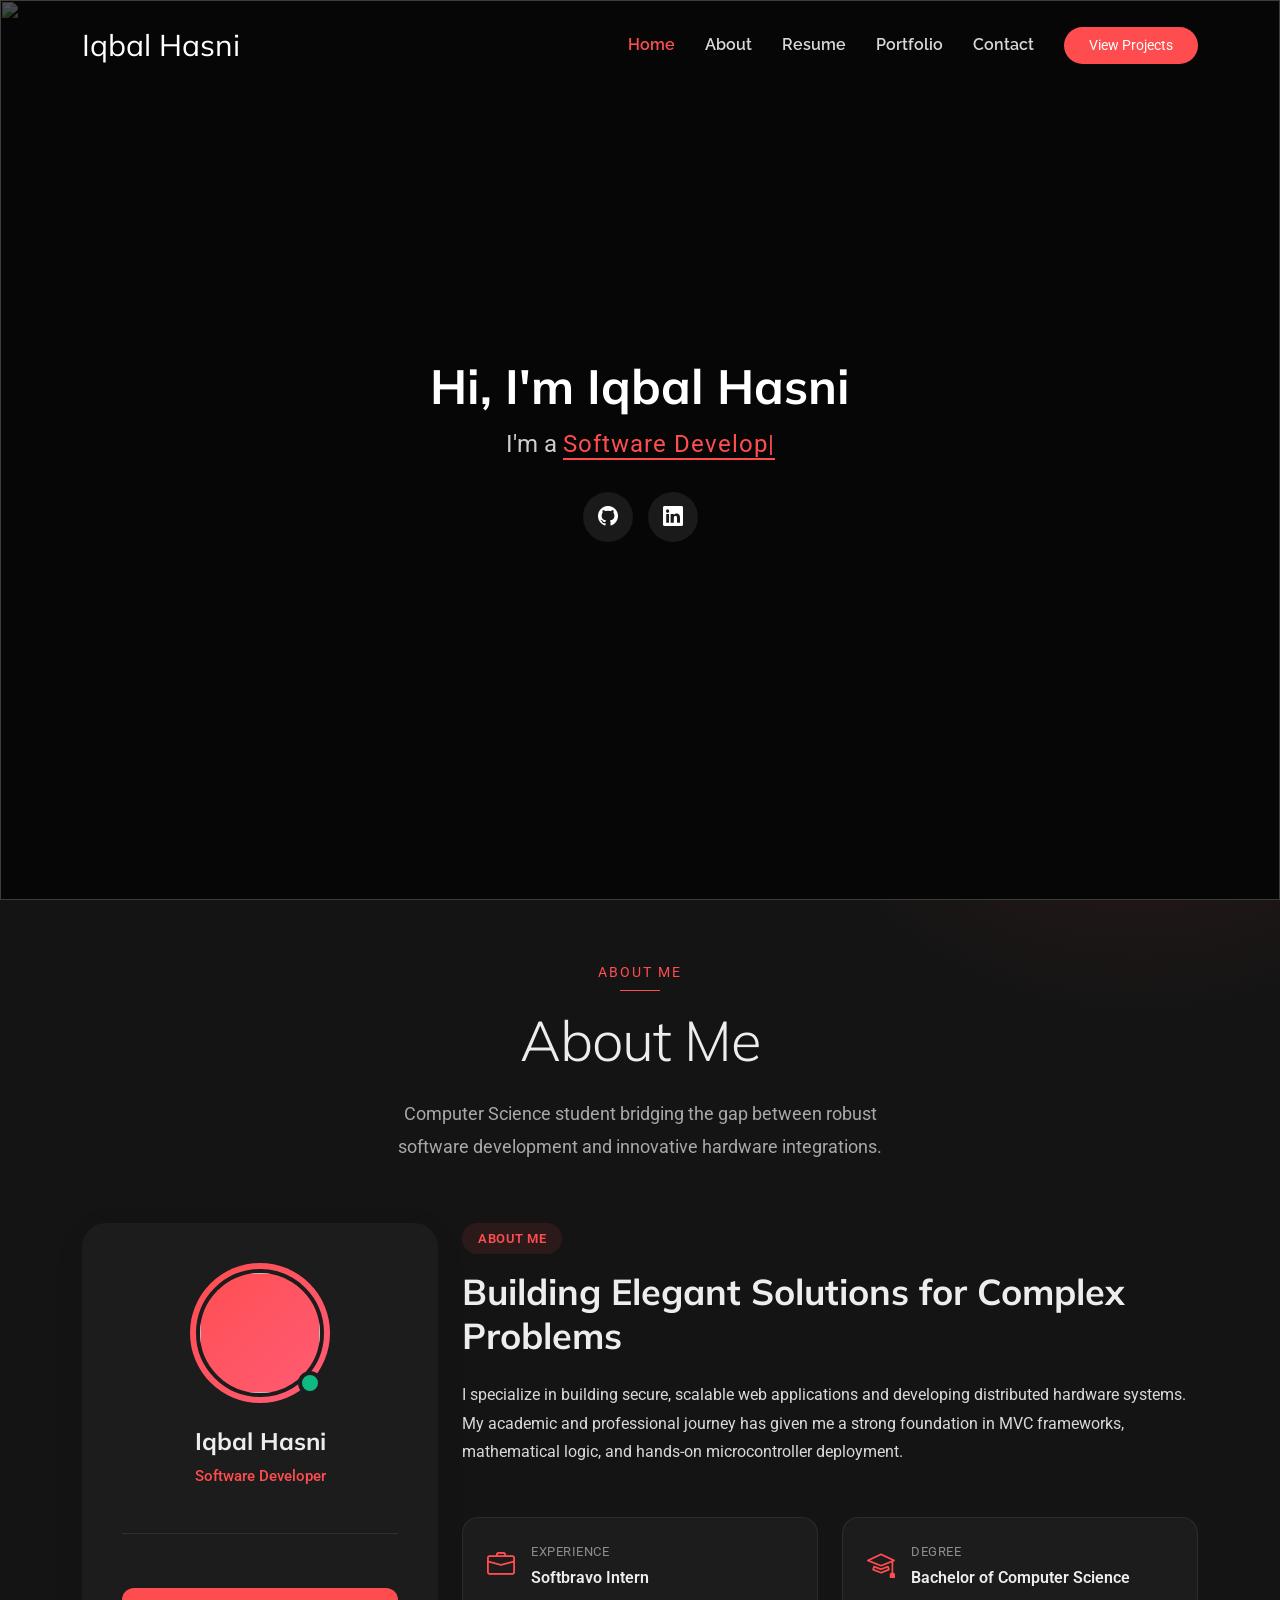
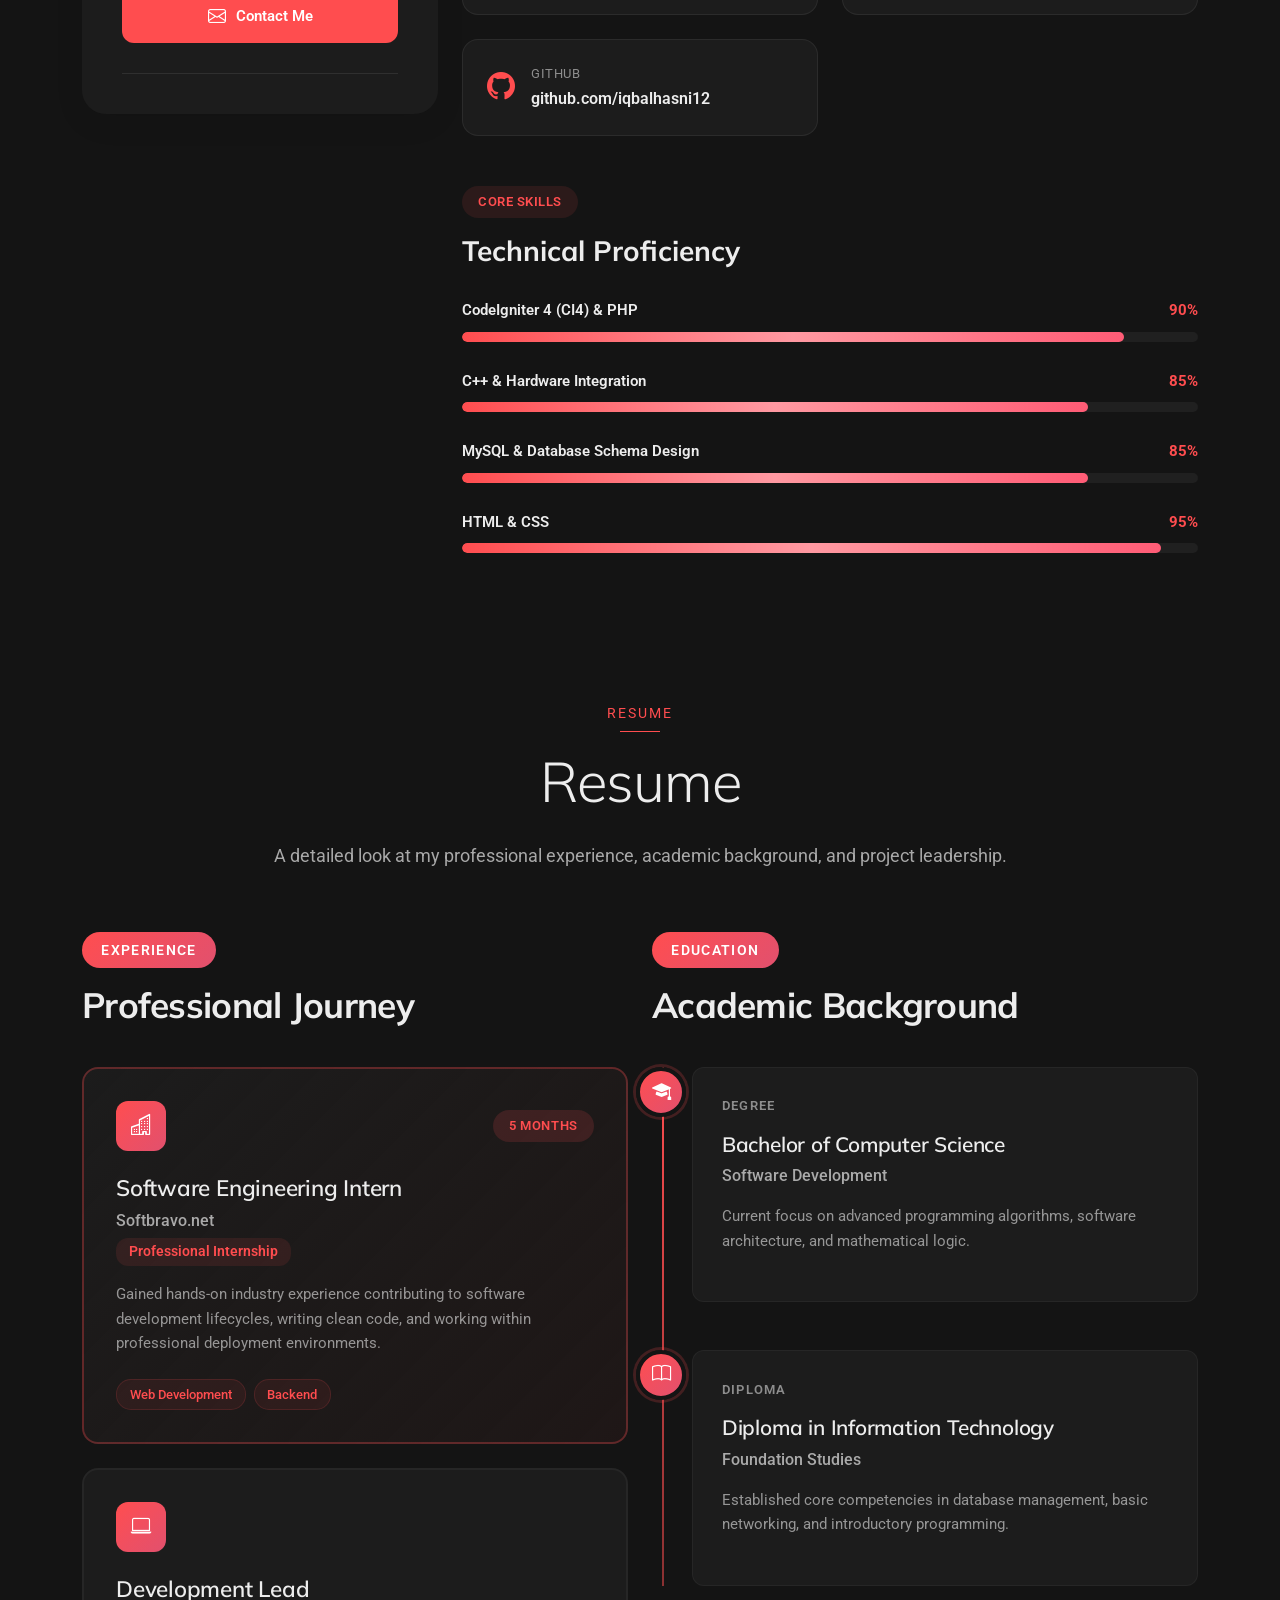
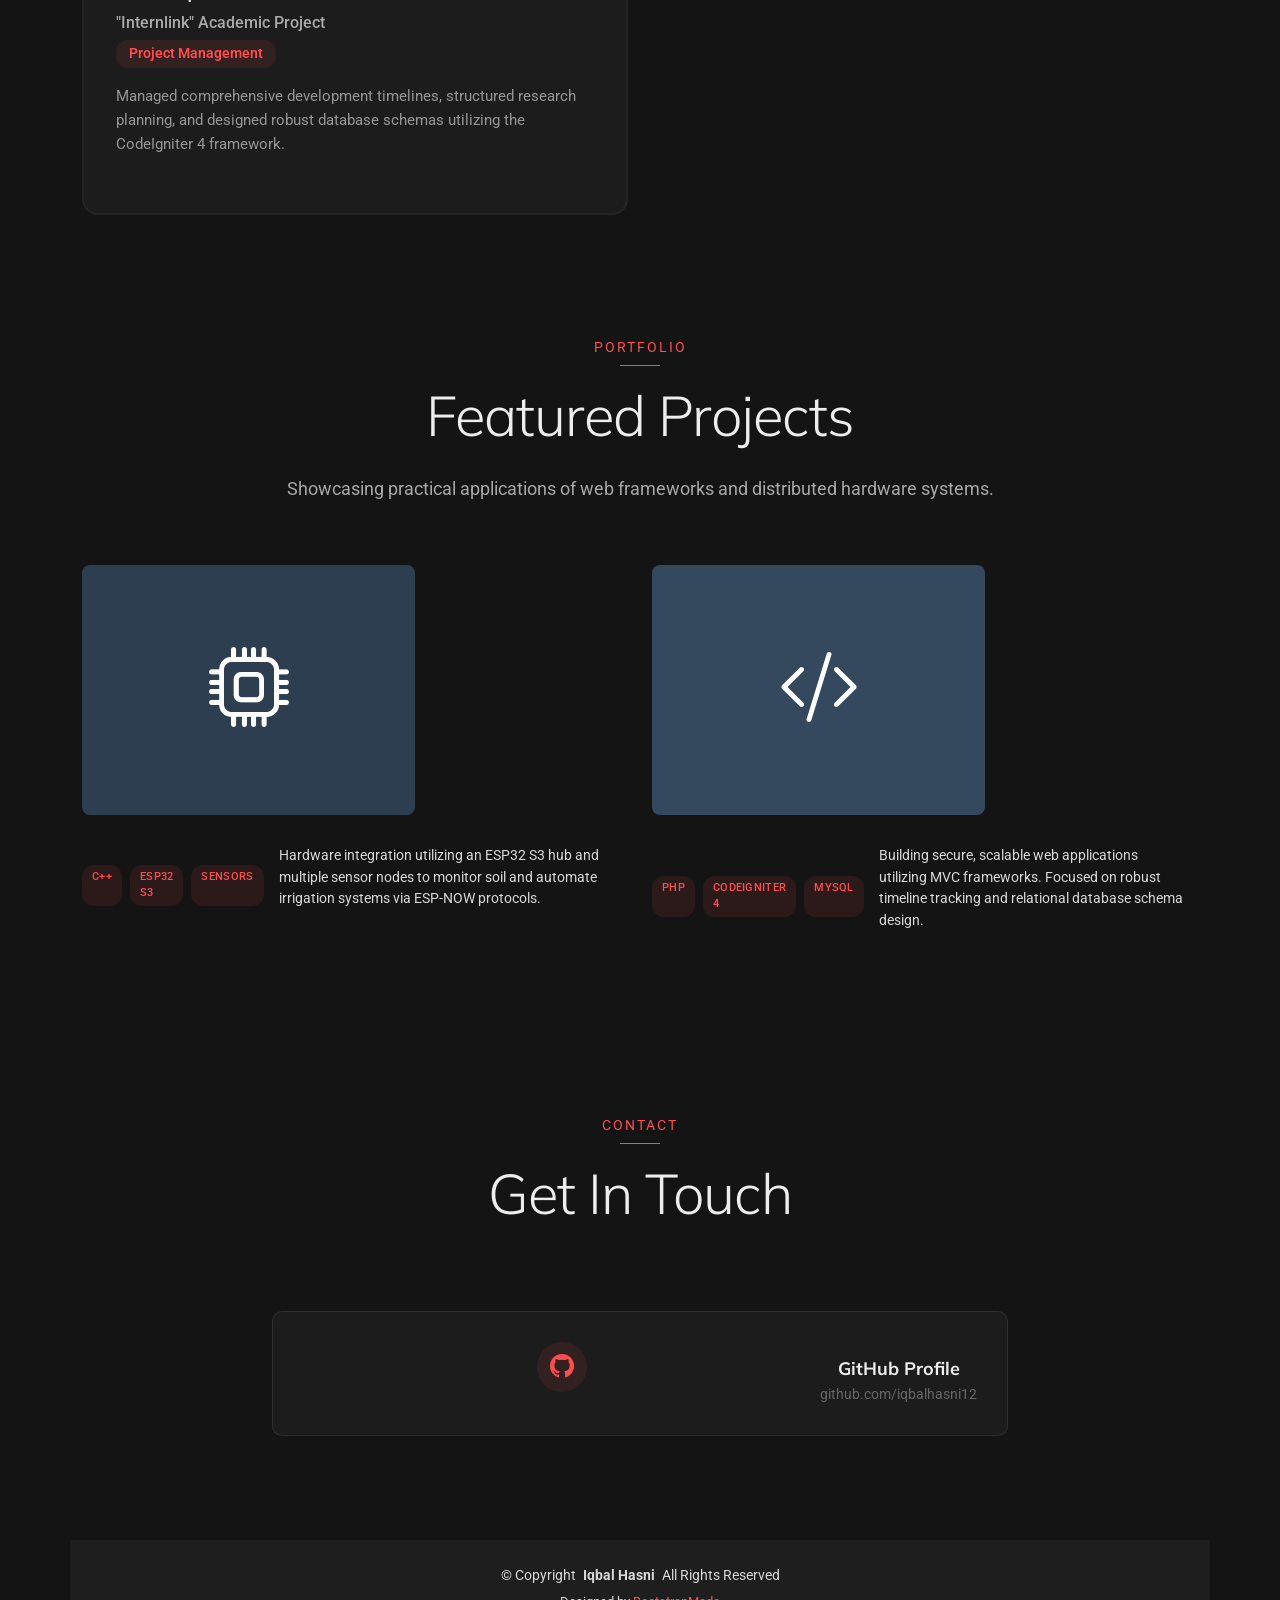
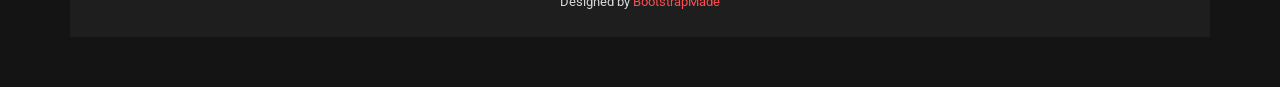
==== commit 32cfaefd: "Complete portfolio overhauls" ====
--- a/index.html
+++ b/index.html
@@ -4,36 +4,24 @@
 <head>
   <meta charset="utf-8">
   <meta content="width=device-width, initial-scale=1.0" name="viewport">
-  <title>Index - Craftivo Bootstrap Template</title>
-  <meta name="description" content="">
-  <meta name="keywords" content="">
-
-  <!-- Favicons -->
+  <title>Iqbal Hasni - Software Developer Portfolio</title>
+  <meta name="description" content="Personal portfolio for Iqbal Hasni, showcasing software development and IoT integrations.">
+  <meta name="keywords" content="Iqbal Hasni, Software Developer, CodeIgniter, C++, IoT, ESP32">
+
   <link href="assets/img/favicon.png" rel="icon">
   <link href="assets/img/apple-touch-icon.png" rel="apple-touch-icon">
 
-  <!-- Fonts -->
   <link href="https://fonts.googleapis.com" rel="preconnect">
   <link href="https://fonts.gstatic.com" rel="preconnect" crossorigin>
   <link href="https://fonts.googleapis.com/css2?family=Roboto:ital,wght@0,100;0,300;0,400;0,500;0,700;0,900;1,100;1,300;1,400;1,500;1,700;1,900&family=Raleway:ital,wght@0,100;0,200;0,300;0,400;0,500;0,600;0,700;0,800;0,900;1,100;1,200;1,300;1,400;1,500;1,600;1,700;1,800;1,900&family=Mulish:ital,wght@0,200;0,300;0,400;0,500;0,600;0,700;0,800;0,900;1,200;1,300;1,400;1,500;1,600;1,700;1,800;1,900&display=swap" rel="stylesheet">
 
-  <!-- Vendor CSS Files -->
   <link href="assets/vendor/bootstrap/css/bootstrap.min.css" rel="stylesheet">
   <link href="assets/vendor/bootstrap-icons/bootstrap-icons.css" rel="stylesheet">
   <link href="assets/vendor/aos/aos.css" rel="stylesheet">
   <link href="assets/vendor/glightbox/css/glightbox.min.css" rel="stylesheet">
   <link href="assets/vendor/swiper/swiper-bundle.min.css" rel="stylesheet">
 
-  <!-- Main CSS File -->
   <link href="assets/css/main.css" rel="stylesheet">
-
-  <!-- =======================================================
-  * Template Name: Craftivo
-  * Template URL: https://bootstrapmade.com/craftivo-bootstrap-portfolio-template/
-  * Updated: Oct 04 2025 with Bootstrap v5.3.8
-  * Author: BootstrapMade.com
-  * License: https://bootstrapmade.com/license/
-  ======================================================== -->
 </head>
 
 <body class="index-page">
@@ -42,9 +30,7 @@
     <div class="container-fluid container-xl position-relative d-flex align-items-center">
 
       <a href="index.html" class="logo d-flex align-items-center me-auto">
-        <!-- Uncomment the line below if you also wish to use an image logo -->
-        <!-- <img src="assets/img/logo.webp" alt=""> -->
-        <h1 class="sitename">Craftivo</h1>
+        <h1 class="sitename">Iqbal Hasni</h1>
       </a>
 
       <nav id="navmenu" class="navmenu">
@@ -52,71 +38,43 @@
           <li><a href="#hero" class="active">Home</a></li>
           <li><a href="#about">About</a></li>
           <li><a href="#resume">Resume</a></li>
-          <li><a href="#services">Services</a></li>
           <li><a href="#portfolio">Portfolio</a></li>
-          <li class="dropdown"><a href="#"><span>Dropdown</span> <i class="bi bi-chevron-down toggle-dropdown"></i></a>
-            <ul>
-              <li><a href="#">Dropdown 1</a></li>
-              <li class="dropdown"><a href="#"><span>Deep Dropdown</span> <i class="bi bi-chevron-down toggle-dropdown"></i></a>
-                <ul>
-                  <li><a href="#">Deep Dropdown 1</a></li>
-                  <li><a href="#">Deep Dropdown 2</a></li>
-                  <li><a href="#">Deep Dropdown 3</a></li>
-                  <li><a href="#">Deep Dropdown 4</a></li>
-                  <li><a href="#">Deep Dropdown 5</a></li>
-                </ul>
-              </li>
-              <li><a href="#">Dropdown 2</a></li>
-              <li><a href="#">Dropdown 3</a></li>
-              <li><a href="#">Dropdown 4</a></li>
-            </ul>
-          </li>
           <li><a href="#contact">Contact</a></li>
         </ul>
         <i class="mobile-nav-toggle d-xl-none bi bi-list"></i>
       </nav>
 
-      <a class="btn-getstarted" href="#about">Get Started</a>
+      <a class="btn-getstarted" href="#portfolio">View Projects</a>
 
     </div>
   </header>
 
   <main class="main">
 
-    <!-- Hero Section -->
     <section id="hero" class="hero section dark-background">
-
       <img src="assets/img/profile/profile-bg-5.webp" alt="" data-aos="fade-in">
-
       <div class="container" data-aos="fade-up" data-aos-delay="100">
         <div class="row justify-content-center">
           <div class="col-lg-8 text-center">
-            <h2>Hi, I'm Alex Morgan</h2>
-            <p>I'm a <span class="typed" data-typed-items="Designer, Developer, Freelancer, Photographer"></span><span class="typed-cursor" aria-hidden="true"></span></p>
+            <h2>Hi, I'm Iqbal Hasni</h2>
+            <p>I'm a <span class="typed" data-typed-items="Software Developer, IoT Hardware Integrator, Web Architect"></span><span class="typed-cursor" aria-hidden="true"></span></p>
             <div class="social-links">
-              <a href="#"><i class="bi bi-twitter-x"></i></a>
-              <a href="#"><i class="bi bi-facebook"></i></a>
-              <a href="#"><i class="bi bi-instagram"></i></a>
+              <a href="https://github.com/iqbalhasni12"><i class="bi bi-github"></i></a>
               <a href="#"><i class="bi bi-linkedin"></i></a>
             </div>
           </div>
         </div>
       </div>
-
-    </section><!-- /Hero Section -->
-
-    <!-- About Section -->
+    </section>
+
     <section id="about" class="about section">
-
-      <!-- Section Title -->
       <div class="container section-title" data-aos="fade-up">
         <span class="subtitle">About Me</span>
         <h2>About Me</h2>
-        <p>Necessitatibus eius consequatur ex aliquid fuga eum quidem sint consectetur velit. Sed ut perspiciatis unde omnis iste natus error sit voluptatem accusantium doloremque laudantium totam rem aperiam</p>
-      </div><!-- End Section Title -->
+        <p>Computer Science student bridging the gap between robust software development and innovative hardware integrations.</p>
+      </div>
 
       <div class="container" data-aos="fade-up" data-aos-delay="100">
-
         <div class="row gy-5">
           <div class="col-lg-4" data-aos="zoom-in" data-aos-delay="150">
             <div class="profile-card">
@@ -125,43 +83,11 @@
                   <img src="assets/img/profile/profile-square-3.webp" class="img-fluid" alt="">
                   <div class="status-indicator"></div>
                 </div>
-                <h3>Jordan Mitchell</h3>
-                <span class="role">Full Stack Developer</span>
-                <div class="rating">
-                  <i class="bi bi-star-fill"></i>
-                  <i class="bi bi-star-fill"></i>
-                  <i class="bi bi-star-fill"></i>
-                  <i class="bi bi-star-fill"></i>
-                  <i class="bi bi-star-half"></i>
-                  <span>4.8</span>
-                </div>
-              </div>
-
-              <div class="profile-stats">
-                <div class="stat-item">
-                  <h4>156</h4>
-                  <p>Projects</p>
-                </div>
-                <div class="stat-item">
-                  <h4>8+</h4>
-                  <p>Years</p>
-                </div>
-                <div class="stat-item">
-                  <h4>42</h4>
-                  <p>Awards</p>
-                </div>
-              </div>
-
-              <div class="profile-actions">
-                <a href="#" class="btn-primary"><i class="bi bi-download"></i> Download CV</a>
-                <a href="#" class="btn-secondary"><i class="bi bi-envelope"></i> Contact</a>
-              </div>
-
-              <div class="social-connect">
-                <a href="#"><i class="bi bi-linkedin"></i></a>
-                <a href="#"><i class="bi bi-github"></i></a>
-                <a href="#"><i class="bi bi-twitter"></i></a>
-                <a href="#"><i class="bi bi-instagram"></i></a>
+                <h3>Iqbal Hasni</h3>
+                <span class="role">Software Developer</span>
+              </div>
+              <div class="profile-actions mt-4">
+                <a href="#contact" class="btn-primary w-100"><i class="bi bi-envelope"></i> Contact Me</a>
               </div>
             </div>
           </div>
@@ -170,9 +96,8 @@
             <div class="content-wrapper">
               <div class="bio-section">
                 <div class="section-tag">About Me</div>
-                <h2>Transforming Ideas into Digital Reality</h2>
-                <p>At vero eos et accusamus et iusto odio dignissimos ducimus qui blanditiis praesentium voluptatum deleniti atque corrupti quos dolores et quas molestias excepturi sint occaecati cupiditate non provident, similique sunt in culpa qui officia deserunt mollitia animi.</p>
-                <p>Temporibus autem quibusdam et aut officiis debitis aut rerum necessitatibus saepe eveniet ut et voluptates repudiandae sint et molestiae non recusandae.</p>
+                <h2>Building Elegant Solutions for Complex Problems</h2>
+                <p>I specialize in building secure, scalable web applications and developing distributed hardware systems. My academic and professional journey has given me a strong foundation in MVC frameworks, mathematical logic, and hands-on microcontroller deployment.</p>
               </div>
 
               <div class="details-grid">
@@ -180,47 +105,21 @@
                   <i class="bi bi-briefcase"></i>
                   <div class="detail-content">
                     <span>Experience</span>
-                    <strong>8+ Years</strong>
-                  </div>
-                </div>
-
+                    <strong>Softbravo Intern</strong>
+                  </div>
+                </div>
                 <div class="detail-item" data-aos="fade-up" data-aos-delay="300">
                   <i class="bi bi-mortarboard"></i>
                   <div class="detail-content">
                     <span>Degree</span>
-                    <strong>Master of Science</strong>
-                  </div>
-                </div>
-
-                <div class="detail-item" data-aos="fade-up" data-aos-delay="350">
-                  <i class="bi bi-geo-alt"></i>
+                    <strong>Bachelor of Computer Science</strong>
+                  </div>
+                </div>
+                <div class="detail-item" data-aos="fade-up" data-aos-delay="100">
+                  <i class="bi bi-github"></i>
                   <div class="detail-content">
-                    <span>Based In</span>
-                    <strong>Portland, OR</strong>
-                  </div>
-                </div>
-
-                <div class="detail-item" data-aos="fade-up" data-aos-delay="100">
-                  <i class="bi bi-envelope"></i>
-                  <div class="detail-content">
-                    <span>Email</span>
-                    <strong>contact@example.com</strong>
-                  </div>
-                </div>
-
-                <div class="detail-item" data-aos="fade-up" data-aos-delay="150">
-                  <i class="bi bi-phone"></i>
-                  <div class="detail-content">
-                    <span>Phone</span>
-                    <strong>+1 (555) 234-5678</strong>
-                  </div>
-                </div>
-
-                <div class="detail-item" data-aos="fade-up" data-aos-delay="200">
-                  <i class="bi bi-calendar-check"></i>
-                  <div class="detail-content">
-                    <span>Availability</span>
-                    <strong>Open to Work</strong>
+                    <span>GitHub</span>
+                    <strong>github.com/iqbalhasni12</strong>
                   </div>
                 </div>
               </div>
@@ -232,75 +131,59 @@
                 <div class="skills-list skills-animation">
                   <div class="skill-item">
                     <div class="skill-info">
-                      <span class="skill-name">React &amp; Next.js</span>
+                      <span class="skill-name">CodeIgniter 4 (CI4) & PHP</span>
+                      <span class="skill-percent">90%</span>
+                    </div>
+                    <div class="progress">
+                      <div class="progress-bar" role="progressbar" aria-valuenow="90" aria-valuemin="0" aria-valuemax="100"></div>
+                    </div>
+                  </div>
+
+                  <div class="skill-item">
+                    <div class="skill-info">
+                      <span class="skill-name">C++ & Hardware Integration</span>
+                      <span class="skill-percent">85%</span>
+                    </div>
+                    <div class="progress">
+                      <div class="progress-bar" role="progressbar" aria-valuenow="85" aria-valuemin="0" aria-valuemax="100"></div>
+                    </div>
+                  </div>
+
+                  <div class="skill-item">
+                    <div class="skill-info">
+                      <span class="skill-name">MySQL & Database Schema Design</span>
+                      <span class="skill-percent">85%</span>
+                    </div>
+                    <div class="progress">
+                      <div class="progress-bar" role="progressbar" aria-valuenow="85" aria-valuemin="0" aria-valuemax="100"></div>
+                    </div>
+                  </div>
+
+                  <div class="skill-item">
+                    <div class="skill-info">
+                      <span class="skill-name">HTML & CSS</span>
                       <span class="skill-percent">95%</span>
                     </div>
                     <div class="progress">
                       <div class="progress-bar" role="progressbar" aria-valuenow="95" aria-valuemin="0" aria-valuemax="100"></div>
                     </div>
                   </div>
-
-                  <div class="skill-item">
-                    <div class="skill-info">
-                      <span class="skill-name">Node.js &amp; Express</span>
-                      <span class="skill-percent">90%</span>
-                    </div>
-                    <div class="progress">
-                      <div class="progress-bar" role="progressbar" aria-valuenow="90" aria-valuemin="0" aria-valuemax="100"></div>
-                    </div>
-                  </div>
-
-                  <div class="skill-item">
-                    <div class="skill-info">
-                      <span class="skill-name">UI/UX &amp; Figma</span>
-                      <span class="skill-percent">88%</span>
-                    </div>
-                    <div class="progress">
-                      <div class="progress-bar" role="progressbar" aria-valuenow="88" aria-valuemin="0" aria-valuemax="100"></div>
-                    </div>
-                  </div>
-
-                  <div class="skill-item">
-                    <div class="skill-info">
-                      <span class="skill-name">MongoDB &amp; PostgreSQL</span>
-                      <span class="skill-percent">85%</span>
-                    </div>
-                    <div class="progress">
-                      <div class="progress-bar" role="progressbar" aria-valuenow="85" aria-valuemin="0" aria-valuemax="100"></div>
-                    </div>
-                  </div>
-
-                  <div class="skill-item">
-                    <div class="skill-info">
-                      <span class="skill-name">Docker &amp; AWS</span>
-                      <span class="skill-percent">80%</span>
-                    </div>
-                    <div class="progress">
-                      <div class="progress-bar" role="progressbar" aria-valuenow="80" aria-valuemin="0" aria-valuemax="100"></div>
-                    </div>
-                  </div>
-                </div>
-              </div>
-            </div>
-          </div>
-        </div>
-
-      </div>
-
-    </section><!-- /About Section -->
-
-    <!-- Resume Section -->
+                </div>
+              </div>
+            </div>
+          </div>
+        </div>
+      </div>
+    </section>
+
     <section id="resume" class="resume section">
-
-      <!-- Section Title -->
       <div class="container section-title" data-aos="fade-up">
         <span class="subtitle">Resume</span>
         <h2>Resume</h2>
-        <p>Necessitatibus eius consequatur ex aliquid fuga eum quidem sint consectetur velit. Sed ut perspiciatis unde omnis iste natus error sit voluptatem accusantium doloremque laudantium totam rem aperiam</p>
-      </div><!-- End Section Title -->
+        <p>A detailed look at my professional experience, academic background, and project leadership.</p>
+      </div>
 
       <div class="container" data-aos="fade-up" data-aos-delay="100">
-
         <div class="row gy-5">
           <div class="col-lg-6">
             <div class="experience-section">
@@ -308,7 +191,6 @@
                 <div class="header-content">
                   <span class="section-badge">Experience</span>
                   <h2>Professional Journey</h2>
-                  <p>Lorem ipsum dolor sit amet consectetur adipisicing elit sed do eiusmod tempor incididunt ut labore et dolore magna aliqua.</p>
                 </div>
               </div>
 
@@ -318,17 +200,16 @@
                     <div class="company-logo">
                       <i class="bi bi-buildings"></i>
                     </div>
-                    <div class="period-badge">Current</div>
+                    <div class="period-badge">5 Months</div>
                   </div>
                   <div class="card-body">
-                    <h3>Senior Creative Director</h3>
-                    <p class="company-name">Digital Innovation Labs</p>
-                    <span class="duration">2023 - Present</span>
-                    <p class="description">Ut enim ad minim veniam quis nostrud exercitation ullamco laboris nisi ut aliquip ex ea commodo consequat duis aute.</p>
+                    <h3>Software Engineering Intern</h3>
+                    <p class="company-name">Softbravo.net</p>
+                    <span class="duration">Professional Internship</span>
+                    <p class="description">Gained hands-on industry experience contributing to software development lifecycles, writing clean code, and working within professional deployment environments.</p>
                     <div class="skills-tags">
-                      <span class="skill-tag">Leadership</span>
-                      <span class="skill-tag">Strategy</span>
-                      <span class="skill-tag">Innovation</span>
+                      <span class="skill-tag">Web Development</span>
+                      <span class="skill-tag">Backend</span>
                     </div>
                   </div>
                 </div>
@@ -340,24 +221,10 @@
                     </div>
                   </div>
                   <div class="card-body">
-                    <h3>Product Design Lead</h3>
-                    <p class="company-name">TechForward Solutions</p>
-                    <span class="duration">2020 - 2023</span>
-                    <p class="description">Sed ut perspiciatis unde omnis iste natus error sit voluptatem accusantium doloremque laudantium totam rem aperiam.</p>
-                  </div>
-                </div>
-
-                <div class="exp-card" data-aos="zoom-in" data-aos-delay="400">
-                  <div class="card-header">
-                    <div class="company-logo">
-                      <i class="bi bi-palette"></i>
-                    </div>
-                  </div>
-                  <div class="card-body">
-                    <h3>UX Designer</h3>
-                    <p class="company-name">Creative Studio Inc</p>
-                    <span class="duration">2017 - 2020</span>
-                    <p class="description">Excepteur sint occaecat cupidatat non proident sunt in culpa qui officia deserunt mollit anim id est laborum.</p>
+                    <h3>Development Lead</h3>
+                    <p class="company-name">"Internlink" Academic Project</p>
+                    <span class="duration">Project Management</span>
+                    <p class="description">Managed comprehensive development timelines, structured research planning, and designed robust database schemas utilizing the CodeIgniter 4 framework.</p>
                   </div>
                 </div>
               </div>
@@ -370,7 +237,6 @@
                 <div class="header-content">
                   <span class="section-badge">Education</span>
                   <h2>Academic Background</h2>
-                  <p>Quis autem vel eum iure reprehenderit qui in ea voluptate velit esse quam nihil molestiae consequatur vel illum.</p>
                 </div>
               </div>
 
@@ -382,16 +248,11 @@
                     </div>
                     <div class="timeline-content">
                       <div class="education-meta">
-                        <span class="year-range">2015 - 2017</span>
-                        <span class="degree-level">Masters</span>
+                        <span class="degree-level">Degree</span>
                       </div>
-                      <h4>Master of Design Innovation</h4>
-                      <p class="institution">Institute of Creative Arts</p>
-                      <p class="description">Lorem ipsum dolor sit amet consectetur adipisicing elit sed do eiusmod tempor incididunt ut labore.</p>
-                      <div class="achievement">
-                        <i class="bi bi-award"></i>
-                        <span>Summa Cum Laude</span>
-                      </div>
+                      <h4>Bachelor of Computer Science</h4>
+                      <p class="institution">Software Development</p>
+                      <p class="description">Current focus on advanced programming algorithms, software architecture, and mathematical logic.</p>
                     </div>
                   </div>
 
@@ -401,572 +262,117 @@
                     </div>
                     <div class="timeline-content">
                       <div class="education-meta">
-                        <span class="year-range">2011 - 2015</span>
-                        <span class="degree-level">Bachelor</span>
+                        <span class="degree-level">Diploma</span>
                       </div>
-                      <h4>Bachelor of Fine Arts</h4>
-                      <p class="institution">Creative Arts University</p>
-                      <p class="description">Duis aute irure dolor in reprehenderit in voluptate velit esse cillum dolore eu fugiat nulla pariatur.</p>
-                    </div>
-                  </div>
-
-                  <div class="timeline-item">
-                    <div class="timeline-marker">
-                      <i class="bi bi-patch-check-fill"></i>
-                    </div>
-                    <div class="timeline-content">
-                      <div class="education-meta">
-                        <span class="year-range">2016 - 2023</span>
-                        <span class="degree-level">Certificates</span>
-                      </div>
-                      <h4>Professional Certifications</h4>
-                      <div class="certifications-list">
-                        <div class="cert-item">
-                          <span class="cert-name">Advanced UX Research</span>
-                          <span class="cert-year">2023</span>
-                        </div>
-                        <div class="cert-item">
-                          <span class="cert-name">Design Leadership</span>
-                          <span class="cert-year">2022</span>
-                        </div>
-                        <div class="cert-item">
-                          <span class="cert-name">Digital Strategy</span>
-                          <span class="cert-year">2021</span>
-                        </div>
-                      </div>
-                    </div>
-                  </div>
-                </div>
-              </div>
-            </div>
-          </div>
-        </div>
-
-      </div>
-
-    </section><!-- /Resume Section -->
-
-    <!-- Services Section -->
-    <section id="services" class="services section">
-
-      <!-- Section Title -->
-      <div class="container section-title" data-aos="fade-up">
-        <span class="subtitle">Services</span>
-        <h2>Services</h2>
-        <p>Necessitatibus eius consequatur ex aliquid fuga eum quidem sint consectetur velit. Sed ut perspiciatis unde omnis iste natus error sit voluptatem accusantium doloremque laudantium totam rem aperiam</p>
-      </div><!-- End Section Title -->
-
-      <div class="container" data-aos="fade-up" data-aos-delay="100">
-
-        <div class="row gy-4">
-          <div class="col-lg-3 col-md-6" data-aos="zoom-in" data-aos-delay="100">
-            <div class="service-item">
-              <div class="icon-wrapper">
-                <i class="bi bi-palette"></i>
-              </div>
-              <h4>Brand Identity</h4>
-              <p>Curabitur non nulla sit amet nisl tempus convallis quis ac lectus vivamus magna.</p>
-              <a href="service-details.html" class="read-more">
-                <span>Explore</span>
-                <i class="bi bi-arrow-right"></i>
-              </a>
-            </div>
-          </div>
-
-          <div class="col-lg-3 col-md-6" data-aos="zoom-in" data-aos-delay="200">
-            <div class="service-item featured">
-              <div class="featured-tag">Featured</div>
-              <div class="icon-wrapper">
-                <i class="bi bi-layout-text-window-reverse"></i>
-              </div>
-              <h4>UI/UX Design</h4>
-              <p>Vestibulum ac diam sit amet quam vehicula elementum sed sit amet dui donec rutrum.</p>
-              <a href="service-details.html" class="read-more">
-                <span>Explore</span>
-                <i class="bi bi-arrow-right"></i>
-              </a>
-            </div>
-          </div>
-
-          <div class="col-lg-3 col-md-6" data-aos="zoom-in" data-aos-delay="300">
-            <div class="service-item">
-              <div class="icon-wrapper">
-                <i class="bi bi-code-slash"></i>
-              </div>
-              <h4>Development</h4>
-              <p>Praesent sapien massa convallis a pellentesque nec egestas non nisi cras ornare arcu.</p>
-              <a href="service-details.html" class="read-more">
-                <span>Explore</span>
-                <i class="bi bi-arrow-right"></i>
-              </a>
-            </div>
-          </div>
-
-          <div class="col-lg-3 col-md-6" data-aos="zoom-in" data-aos-delay="400">
-            <div class="service-item">
-              <div class="icon-wrapper">
-                <i class="bi bi-phone"></i>
-              </div>
-              <h4>Mobile Apps</h4>
-              <p>Vivamus suscipit tortor eget felis porttitor volutpat quisque velit nisi pretium ut lacinia.</p>
-              <a href="service-details.html" class="read-more">
-                <span>Explore</span>
-                <i class="bi bi-arrow-right"></i>
-              </a>
-            </div>
-          </div>
-
-          <div class="col-lg-3 col-md-6" data-aos="zoom-in" data-aos-delay="100">
-            <div class="service-item">
-              <div class="icon-wrapper">
-                <i class="bi bi-megaphone"></i>
-              </div>
-              <h4>Digital Marketing</h4>
-              <p>Nulla porttitor accumsan tincidunt curabitur aliquet quam id dui posuere blandit mauris.</p>
-              <a href="service-details.html" class="read-more">
-                <span>Explore</span>
-                <i class="bi bi-arrow-right"></i>
-              </a>
-            </div>
-          </div>
-
-          <div class="col-lg-3 col-md-6" data-aos="zoom-in" data-aos-delay="200">
-            <div class="service-item">
-              <div class="icon-wrapper">
-                <i class="bi bi-search"></i>
-              </div>
-              <h4>SEO Services</h4>
-              <p>Pellentesque in ipsum id orci porta dapibus donec sollicitudin molestie malesuada proin.</p>
-              <a href="service-details.html" class="read-more">
-                <span>Explore</span>
-                <i class="bi bi-arrow-right"></i>
-              </a>
-            </div>
-          </div>
-
-          <div class="col-lg-3 col-md-6" data-aos="zoom-in" data-aos-delay="300">
-            <div class="service-item">
-              <div class="icon-wrapper">
-                <i class="bi bi-graph-up-arrow"></i>
-              </div>
-              <h4>Analytics</h4>
-              <p>Sed porttitor lectus nibh curabitur arcu erat accumsan id imperdiet et porttitor at sem.</p>
-              <a href="service-details.html" class="read-more">
-                <span>Explore</span>
-                <i class="bi bi-arrow-right"></i>
-              </a>
-            </div>
-          </div>
-
-          <div class="col-lg-3 col-md-6" data-aos="zoom-in" data-aos-delay="400">
-            <div class="service-item">
-              <div class="icon-wrapper">
-                <i class="bi bi-shield-check"></i>
-              </div>
-              <h4>Security</h4>
-              <p>Vivamus magna justo lacinia eget consectetur sed convallis at tellus mauris blandit aliquet.</p>
-              <a href="service-details.html" class="read-more">
-                <span>Explore</span>
-                <i class="bi bi-arrow-right"></i>
-              </a>
-            </div>
-          </div>
-
-        </div>
-
-        <div class="row mt-5">
-          <div class="col-12" data-aos="fade-up" data-aos-delay="200">
-            <div class="cta-box">
-              <div class="row align-items-center">
-                <div class="col-lg-8">
-                  <h3>Transform Your Vision Into Reality</h3>
-                  <p>Partner with us to bring your ideas to life with innovative solutions tailored to your needs</p>
-                </div>
-                <div class="col-lg-4 text-lg-end text-center">
-                  <a href="service-details.html" class="cta-btn">Start Your Project</a>
-                </div>
-              </div>
-            </div>
-          </div>
-        </div>
-
-      </div>
-
-    </section><!-- /Services Section -->
-
-    <!-- Portfolio Section -->
+                      <h4>Diploma in Information Technology</h4>
+                      <p class="institution">Foundation Studies</p>
+                      <p class="description">Established core competencies in database management, basic networking, and introductory programming.</p>
+                    </div>
+                  </div>
+                </div>
+              </div>
+            </div>
+          </div>
+        </div>
+      </div>
+    </section>
+
     <section id="portfolio" class="portfolio section">
-
-      <!-- Section Title -->
       <div class="container section-title" data-aos="fade-up">
         <span class="subtitle">Portfolio</span>
-        <h2>Portfolio</h2>
-        <p>Necessitatibus eius consequatur ex aliquid fuga eum quidem sint consectetur velit. Sed ut perspiciatis unde omnis iste natus error sit voluptatem accusantium doloremque laudantium totam rem aperiam</p>
-      </div><!-- End Section Title -->
+        <h2>Featured Projects</h2>
+        <p>Showcasing practical applications of web frameworks and distributed hardware systems.</p>
+      </div>
 
       <div class="container" data-aos="fade-up" data-aos-delay="100">
-
         <div class="isotope-layout" data-default-filter="*" data-layout="masonry" data-sort="original-order">
-          <ul class="portfolio-filters isotope-filters" data-aos="fade-up" data-aos-delay="200">
-            <li data-filter="*" class="filter-active">All Work</li>
-            <li data-filter=".filter-creative">Creative</li>
-            <li data-filter=".filter-digital">Digital</li>
-            <li data-filter=".filter-strategy">Strategy</li>
-            <li data-filter=".filter-development">Development</li>
-          </ul>
-
           <div class="row gy-4 isotope-container" data-aos="fade-up" data-aos-delay="300">
-            <div class="col-lg-4 col-md-6 portfolio-item isotope-item filter-creative">
+            
+            <div class="col-lg-6 col-md-6 portfolio-item isotope-item filter-development">
               <div class="portfolio-card">
-                <div class="portfolio-image-container">
-                  <img src="assets/img/portfolio/portfolio-1.webp" alt="Creative Project" class="img-fluid" loading="lazy">
+                <div class="portfolio-image-container" style="background: #2c3e50; height: 250px; display: flex; align-items: center; justify-content: center; color: white;">
+                  <i class="bi bi-cpu" style="font-size: 5rem;"></i>
                   <div class="portfolio-overlay">
                     <div class="portfolio-info">
-                      <span class="project-category">Creative Design</span>
-                      <h4>Visual Identity System</h4>
-                    </div>
-                    <div class="portfolio-actions">
-                      <a href="assets/img/portfolio/portfolio-1.webp" class="glightbox portfolio-link">
-                        <i class="bi bi-plus-lg"></i>
-                      </a>
-                      <a href="#" class="portfolio-details">
-                        <i class="bi bi-arrow-right"></i>
-                      </a>
+                      <span class="project-category">Hardware & IoT</span>
+                      <h4>ESP-NOW Smart Agriculture</h4>
                     </div>
                   </div>
                 </div>
                 <div class="portfolio-meta">
                   <div class="project-tags">
-                    <span class="tag">Branding</span>
-                    <span class="tag">Identity</span>
-                  </div>
-                  <div class="project-year">2024</div>
-                </div>
-              </div>
-            </div>
-
-            <div class="col-lg-4 col-md-6 portfolio-item isotope-item filter-digital">
+                    <span class="tag">C++</span>
+                    <span class="tag">ESP32 S3</span>
+                    <span class="tag">Sensors</span>
+                  </div>
+                  <p style="padding: 15px; font-size: 0.9rem;">Hardware integration utilizing an ESP32 S3 hub and multiple sensor nodes to monitor soil and automate irrigation systems via ESP-NOW protocols.</p>
+                </div>
+              </div>
+            </div>
+
+            <div class="col-lg-6 col-md-6 portfolio-item isotope-item filter-development">
               <div class="portfolio-card">
-                <div class="portfolio-image-container">
-                  <img src="assets/img/portfolio/portfolio-2.webp" alt="Digital Project" class="img-fluid" loading="lazy">
+                <div class="portfolio-image-container" style="background: #34495e; height: 250px; display: flex; align-items: center; justify-content: center; color: white;">
+                  <i class="bi bi-code-slash" style="font-size: 5rem;"></i>
                   <div class="portfolio-overlay">
                     <div class="portfolio-info">
-                      <span class="project-category">Digital Experience</span>
-                      <h4>Interactive Web Platform</h4>
-                    </div>
-                    <div class="portfolio-actions">
-                      <a href="assets/img/portfolio/portfolio-2.webp" class="glightbox portfolio-link">
-                        <i class="bi bi-plus-lg"></i>
-                      </a>
-                      <a href="#" class="portfolio-details">
-                        <i class="bi bi-arrow-right"></i>
-                      </a>
+                      <span class="project-category">Web Development</span>
+                      <h4>CI4 Web Architectures</h4>
                     </div>
                   </div>
                 </div>
                 <div class="portfolio-meta">
                   <div class="project-tags">
-                    <span class="tag">Web Design</span>
-                    <span class="tag">Development</span>
-                  </div>
-                  <div class="project-year">2024</div>
-                </div>
-              </div>
-            </div>
-
-            <div class="col-lg-4 col-md-6 portfolio-item isotope-item filter-strategy">
-              <div class="portfolio-card">
-                <div class="portfolio-image-container">
-                  <img src="assets/img/portfolio/portfolio-3.webp" alt="Strategy Project" class="img-fluid" loading="lazy">
-                  <div class="portfolio-overlay">
-                    <div class="portfolio-info">
-                      <span class="project-category">Brand Strategy</span>
-                      <h4>Market Positioning</h4>
-                    </div>
-                    <div class="portfolio-actions">
-                      <a href="assets/img/portfolio/portfolio-3.webp" class="glightbox portfolio-link">
-                        <i class="bi bi-plus-lg"></i>
-                      </a>
-                      <a href="#" class="portfolio-details">
-                        <i class="bi bi-arrow-right"></i>
-                      </a>
-                    </div>
-                  </div>
-                </div>
-                <div class="portfolio-meta">
-                  <div class="project-tags">
-                    <span class="tag">Strategy</span>
-                    <span class="tag">Consulting</span>
-                  </div>
-                  <div class="project-year">2023</div>
-                </div>
-              </div>
-            </div>
-
-            <div class="col-lg-4 col-md-6 portfolio-item isotope-item filter-development">
-              <div class="portfolio-card">
-                <div class="portfolio-image-container">
-                  <img src="assets/img/portfolio/portfolio-4.webp" alt="Development Project" class="img-fluid" loading="lazy">
-                  <div class="portfolio-overlay">
-                    <div class="portfolio-info">
-                      <span class="project-category">Full Stack</span>
-                      <h4>Custom Application</h4>
-                    </div>
-                    <div class="portfolio-actions">
-                      <a href="assets/img/portfolio/portfolio-4.webp" class="glightbox portfolio-link">
-                        <i class="bi bi-plus-lg"></i>
-                      </a>
-                      <a href="#" class="portfolio-details">
-                        <i class="bi bi-arrow-right"></i>
-                      </a>
-                    </div>
-                  </div>
-                </div>
-                <div class="portfolio-meta">
-                  <div class="project-tags">
-                    <span class="tag">React</span>
-                    <span class="tag">Node.js</span>
-                  </div>
-                  <div class="project-year">2024</div>
-                </div>
-              </div>
-            </div>
-
-            <div class="col-lg-4 col-md-6 portfolio-item isotope-item filter-creative">
-              <div class="portfolio-card">
-                <div class="portfolio-image-container">
-                  <img src="assets/img/portfolio/portfolio-5.webp" alt="Creative Project" class="img-fluid" loading="lazy">
-                  <div class="portfolio-overlay">
-                    <div class="portfolio-info">
-                      <span class="project-category">Art Direction</span>
-                      <h4>Campaign Design</h4>
-                    </div>
-                    <div class="portfolio-actions">
-                      <a href="assets/img/portfolio/portfolio-5.webp" class="glightbox portfolio-link">
-                        <i class="bi bi-plus-lg"></i>
-                      </a>
-                      <a href="#" class="portfolio-details">
-                        <i class="bi bi-arrow-right"></i>
-                      </a>
-                    </div>
-                  </div>
-                </div>
-                <div class="portfolio-meta">
-                  <div class="project-tags">
-                    <span class="tag">Creative</span>
-                    <span class="tag">Campaign</span>
-                  </div>
-                  <div class="project-year">2024</div>
-                </div>
-              </div>
-            </div>
-
-            <div class="col-lg-4 col-md-6 portfolio-item isotope-item filter-digital">
-              <div class="portfolio-card">
-                <div class="portfolio-image-container">
-                  <img src="assets/img/portfolio/portfolio-6.webp" alt="Digital Project" class="img-fluid" loading="lazy">
-                  <div class="portfolio-overlay">
-                    <div class="portfolio-info">
-                      <span class="project-category">Digital Product</span>
-                      <h4>Mobile Experience</h4>
-                    </div>
-                    <div class="portfolio-actions">
-                      <a href="assets/img/portfolio/portfolio-6.webp" class="glightbox portfolio-link">
-                        <i class="bi bi-plus-lg"></i>
-                      </a>
-                      <a href="#" class="portfolio-details">
-                        <i class="bi bi-arrow-right"></i>
-                      </a>
-                    </div>
-                  </div>
-                </div>
-                <div class="portfolio-meta">
-                  <div class="project-tags">
-                    <span class="tag">Mobile</span>
-                    <span class="tag">UI/UX</span>
-                  </div>
-                  <div class="project-year">2023</div>
-                </div>
-              </div>
-            </div>
-          </div>
-
-        </div>
-
-        <div class="portfolio-bottom" data-aos="fade-up" data-aos-delay="400">
-          <div class="row align-items-center">
-            <div class="col-lg-8">
-              <h3>Like what you see?</h3>
-              <p>Donec rutrum congue leo eget malesuada. Vivamus suscipit tortor eget felis porttitor volutpat.</p>
-            </div>
-            <div class="col-lg-4 text-lg-end">
-              <a href="#contact" class="btn btn-accent">Let's Work Together</a>
-            </div>
-          </div>
-        </div>
-
-      </div>
-
-    </section><!-- /Portfolio Section -->
-
-    <!-- Contact Section -->
+                    <span class="tag">PHP</span>
+                    <span class="tag">CodeIgniter 4</span>
+                    <span class="tag">MySQL</span>
+                  </div>
+                  <p style="padding: 15px; font-size: 0.9rem;">Building secure, scalable web applications utilizing MVC frameworks. Focused on robust timeline tracking and relational database schema design.</p>
+                </div>
+              </div>
+            </div>
+
+          </div>
+        </div>
+      </div>
+    </section>
+
     <section id="contact" class="contact section">
-
-      <!-- Section Title -->
       <div class="container section-title" data-aos="fade-up">
         <span class="subtitle">Contact</span>
-        <h2>Contact</h2>
-        <p>Necessitatibus eius consequatur ex aliquid fuga eum quidem sint consectetur velit. Sed ut perspiciatis unde omnis iste natus error sit voluptatem accusantium doloremque laudantium totam rem aperiam</p>
-      </div><!-- End Section Title -->
+        <h2>Get In Touch</h2>
+      </div>
 
       <div class="container">
-
-        <div class="row gy-4">
-
-          <div class="col-lg-4">
-            <div class="info-item">
-              <div class="icon-wrapper">
-                <i class="bi bi-geo-alt"></i>
-              </div>
-              <div>
-                <h3>Address</h3>
-                <p>2847 Oak Street, San Francisco, CA 94102</p>
-              </div>
-            </div>
-
-            <div class="info-item">
-              <div class="icon-wrapper">
-                <i class="bi bi-telephone"></i>
-              </div>
-              <div>
-                <h3>Call Me</h3>
-                <p>+1 (555) 234-5678</p>
-              </div>
-            </div>
-
-            <div class="info-item">
-              <div class="icon-wrapper">
-                <i class="bi bi-envelope"></i>
-              </div>
-              <div>
-                <h3>Email Me</h3>
-                <p>alex@example.com</p>
-              </div>
-            </div>
-
-          </div>
-
+        <div class="row gy-4 justify-content-center">
           <div class="col-lg-8">
-            <form action="forms/contact.php" method="post" class="php-email-form">
-              <div class="row gy-4">
-
-                <div class="col-md-6">
-                  <input type="text" name="name" class="form-control" placeholder="Your Name" required="">
-                </div>
-
-                <div class="col-md-6">
-                  <input type="email" class="form-control" name="email" placeholder="Your Email" required="">
-                </div>
-
-                <div class="col-md-12">
-                  <input type="text" class="form-control" name="subject" placeholder="Subject" required="">
-                </div>
-
-                <div class="col-md-12">
-                  <textarea class="form-control" name="message" rows="6" placeholder="Message" required=""></textarea>
-                </div>
-
-                <div class="col-md-12 text-center">
-                  <div class="loading">Loading</div>
-                  <div class="error-message"></div>
-                  <div class="sent-message">Your message has been sent. Thank you!</div>
-
-                  <button type="submit">Send Message</button>
-                </div>
-
-              </div>
-            </form>
-          </div>
-
-        </div>
-
-      </div>
-
-    </section><!-- /Contact Section -->
+            <div class="info-item text-center">
+              <div class="icon-wrapper mx-auto">
+                <i class="bi bi-github"></i>
+              </div>
+              <div class="mt-3">
+                <h3>GitHub Profile</h3>
+                <p><a href="https://github.com/iqbalhasni12" target="_blank" style="color: #666;">github.com/iqbalhasni12</a></p>
+              </div>
+            </div>
+          </div>
+        </div>
+      </div>
+    </section>
 
   </main>
 
   <footer id="footer" class="footer">
-
-    <div class="container footer-top">
-      <div class="row gy-4">
-        <div class="col-lg-5 col-md-12 footer-about">
-          <a href="index.html" class="logo d-flex align-items-center">
-            <span class="sitename">Craftivo</span>
-          </a>
-          <p>Cras fermentum odio eu feugiat lide par naso tierra. Justo eget nada terra videa magna derita valies darta donna mare fermentum iaculis eu non diam phasellus.</p>
-          <div class="social-links d-flex mt-4">
-            <a href=""><i class="bi bi-twitter-x"></i></a>
-            <a href=""><i class="bi bi-facebook"></i></a>
-            <a href=""><i class="bi bi-instagram"></i></a>
-            <a href=""><i class="bi bi-linkedin"></i></a>
-          </div>
-        </div>
-
-        <div class="col-lg-2 col-6 footer-links">
-          <h4>Useful Links</h4>
-          <ul>
-            <li><a href="#">Home</a></li>
-            <li><a href="#">About us</a></li>
-            <li><a href="#">Services</a></li>
-            <li><a href="#">Terms of service</a></li>
-            <li><a href="#">Privacy policy</a></li>
-          </ul>
-        </div>
-
-        <div class="col-lg-2 col-6 footer-links">
-          <h4>Our Services</h4>
-          <ul>
-            <li><a href="#">Web Design</a></li>
-            <li><a href="#">Web Development</a></li>
-            <li><a href="#">Product Management</a></li>
-            <li><a href="#">Marketing</a></li>
-            <li><a href="#">Graphic Design</a></li>
-          </ul>
-        </div>
-
-        <div class="col-lg-3 col-md-12 footer-contact text-center text-md-start">
-          <h4>Contact Us</h4>
-          <p>A108 Adam Street</p>
-          <p>New York, NY 535022</p>
-          <p>United States</p>
-          <p class="mt-4"><strong>Phone:</strong> <span>+1 5589 55488 55</span></p>
-          <p><strong>Email:</strong> <span>info@example.com</span></p>
-        </div>
-
+    <div class="container copyright text-center mt-4">
+      <p>© <span>Copyright</span> <strong class="px-1 sitename">Iqbal Hasni</strong> <span>All Rights Reserved</span></p>
+      <div class="credits">
+        Designed by <a href="https://bootstrapmade.com/">BootstrapMade</a>
       </div>
     </div>
-
-    <div class="container copyright text-center mt-4">
-      <p>© <span>Copyright</span> <strong class="px-1 sitename">Craftivo</strong> <span>All Rights Reserved</span></p>
-      <div class="credits">
-        <!-- All the links in the footer should remain intact. -->
-        <!-- You can delete the links only if you've purchased the pro version. -->
-        <!-- Licensing information: https://bootstrapmade.com/license/ -->
-        <!-- Purchase the pro version with working PHP/AJAX contact form: [buy-url] -->
-        Designed by <a href="https://bootstrapmade.com/">BootstrapMade</a> | <a href="https://bootstrapmade.com/tools/">DevTools</a>
-      </div>
-    </div>
-
   </footer>
 
-  <!-- Scroll Top -->
   <a href="#" id="scroll-top" class="scroll-top d-flex align-items-center justify-content-center"><i class="bi bi-arrow-up-short"></i></a>
 
-  <!-- Preloader -->
-  <div id="preloader"></div>
-
-  <!-- Vendor JS Files -->
   <script src="assets/vendor/bootstrap/js/bootstrap.bundle.min.js"></script>
   <script src="assets/vendor/php-email-form/validate.js"></script>
   <script src="assets/vendor/aos/aos.js"></script>
@@ -977,7 +383,6 @@
   <script src="assets/vendor/isotope-layout/isotope.pkgd.min.js"></script>
   <script src="assets/vendor/swiper/swiper-bundle.min.js"></script>
 
-  <!-- Main JS File -->
   <script src="assets/js/main.js"></script>
 
 </body>
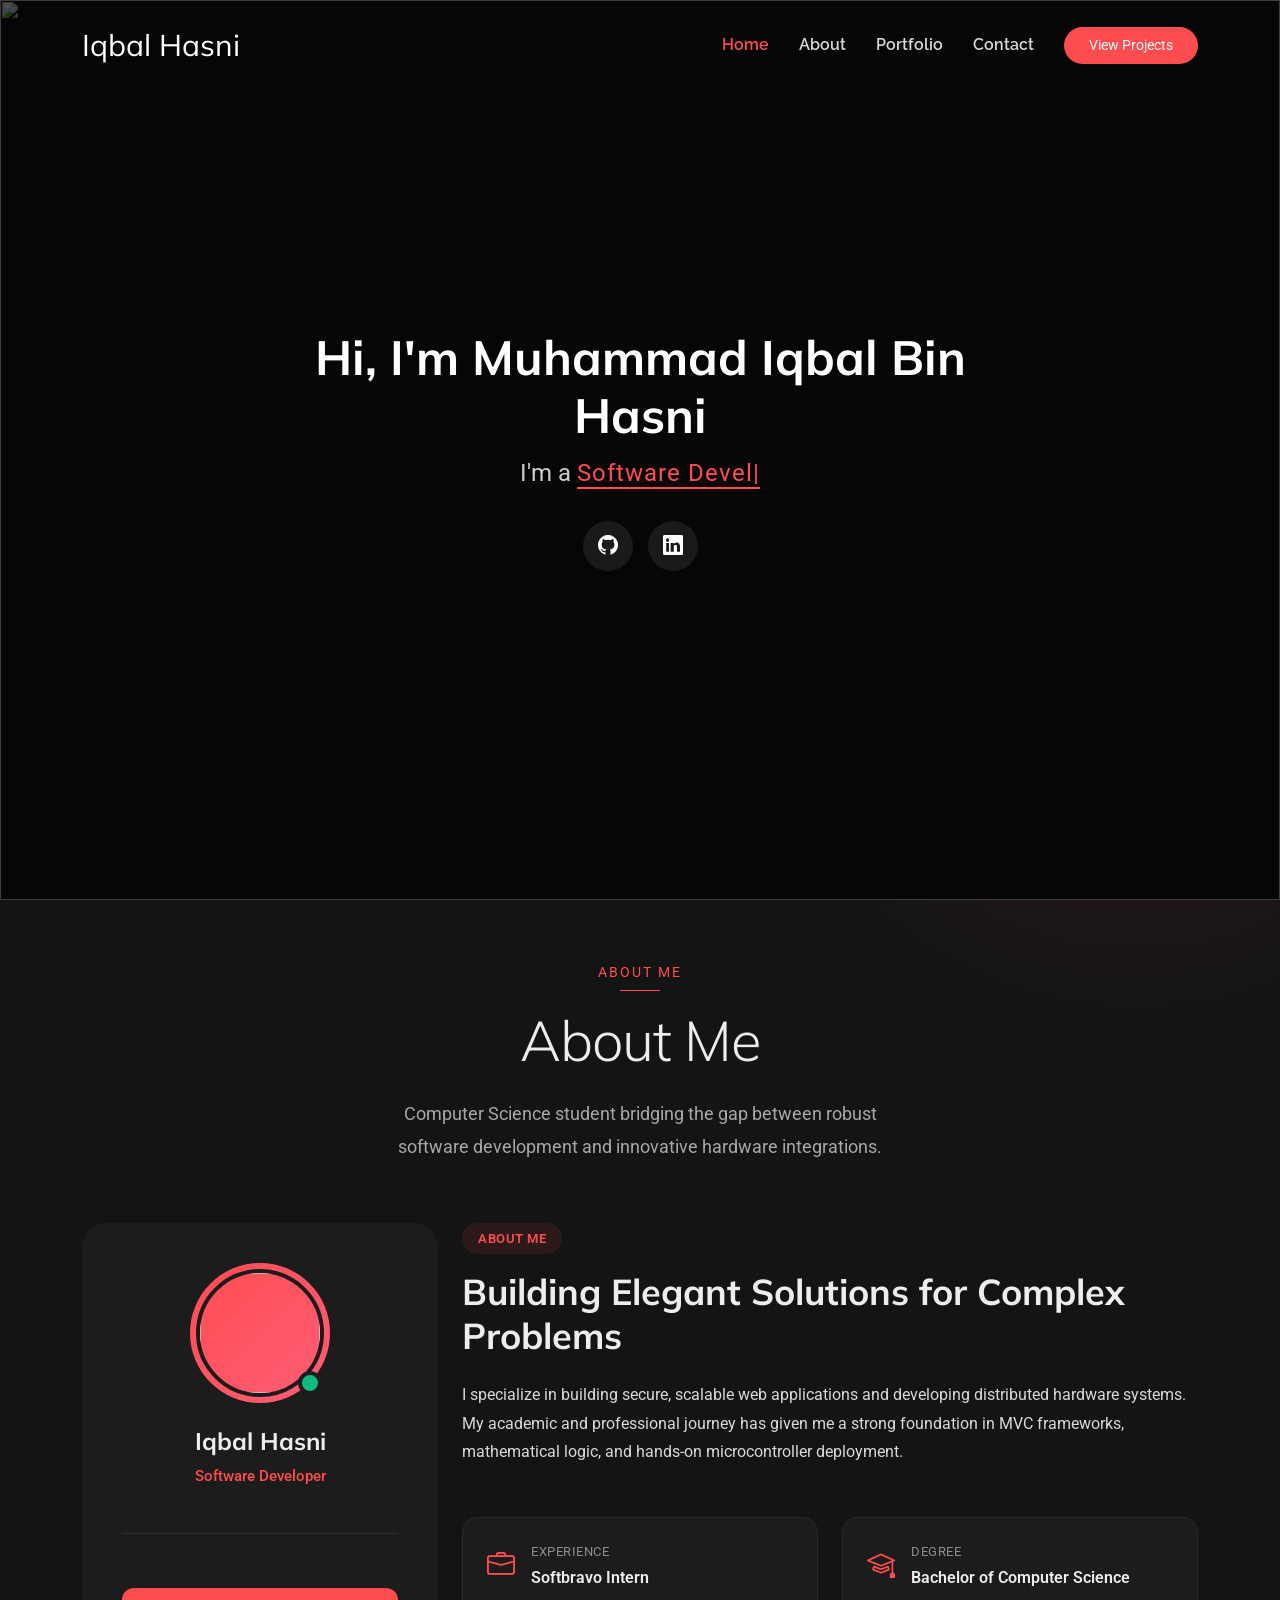
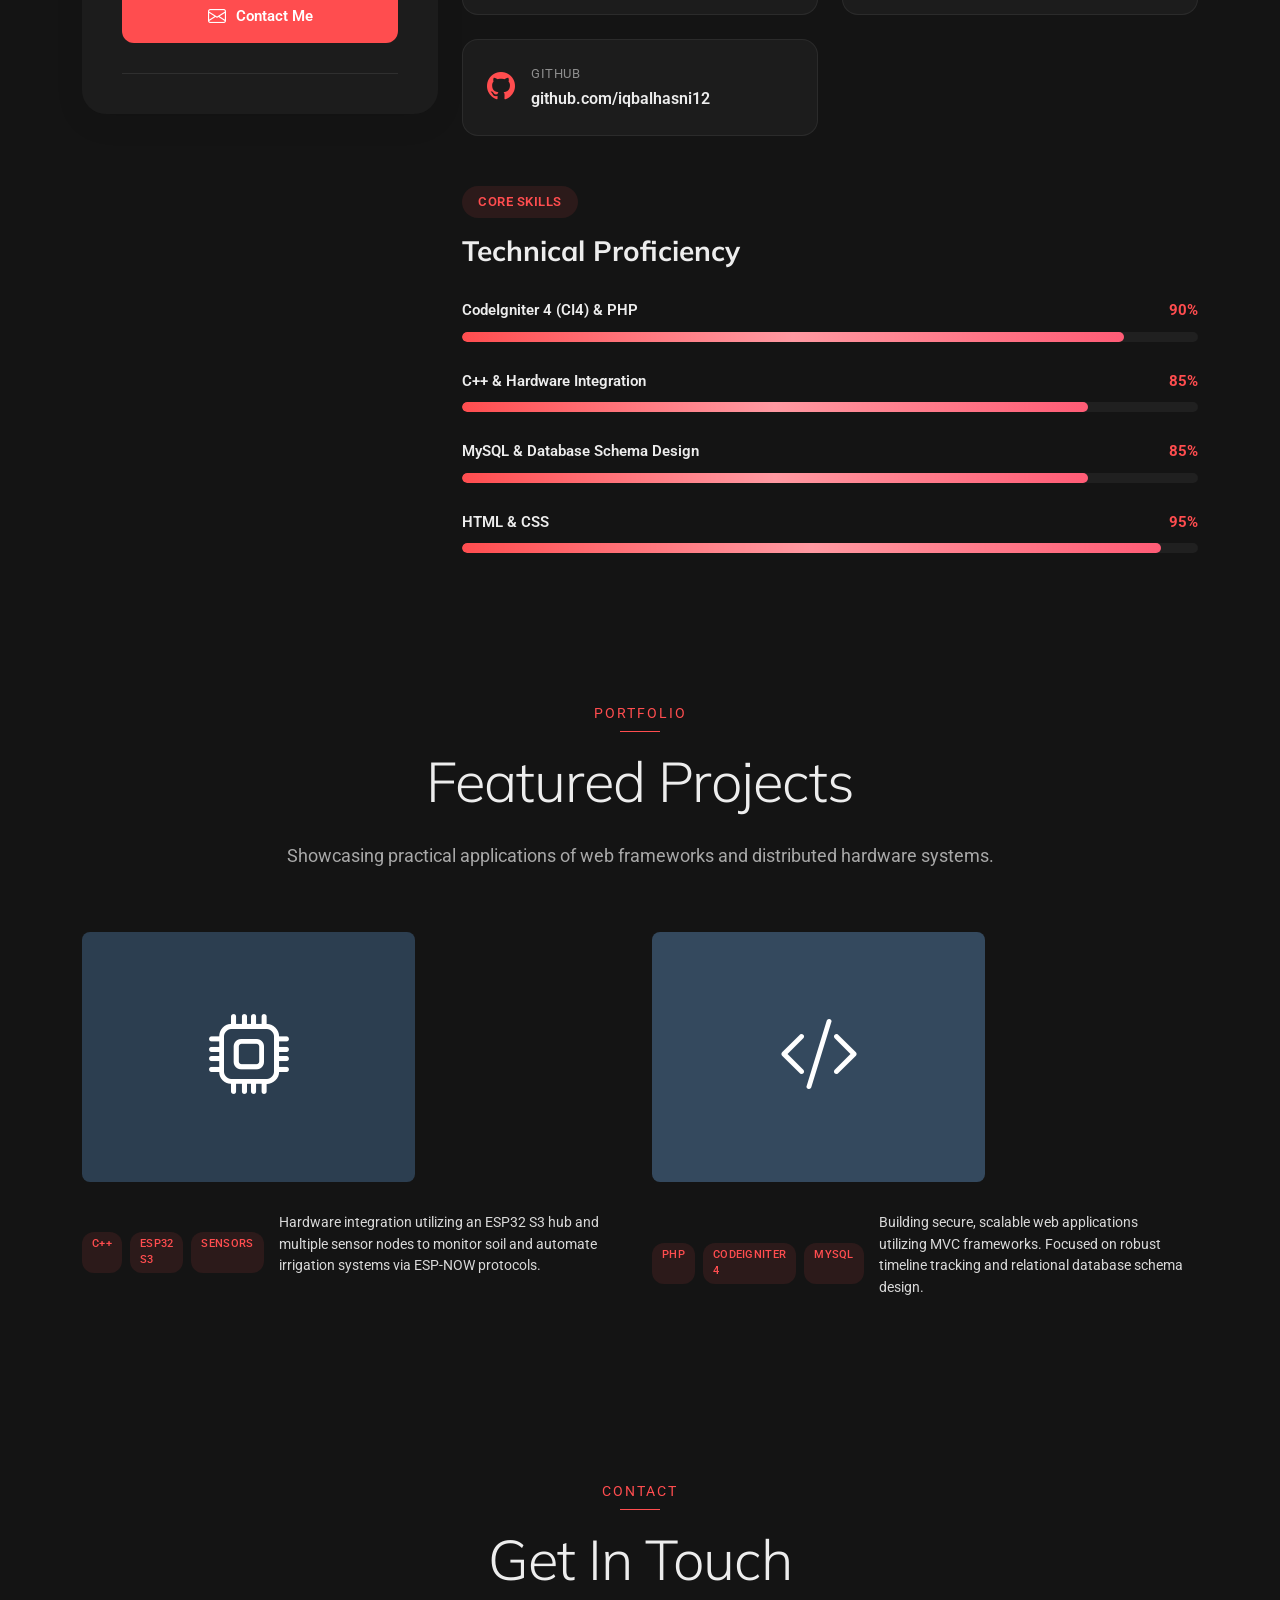
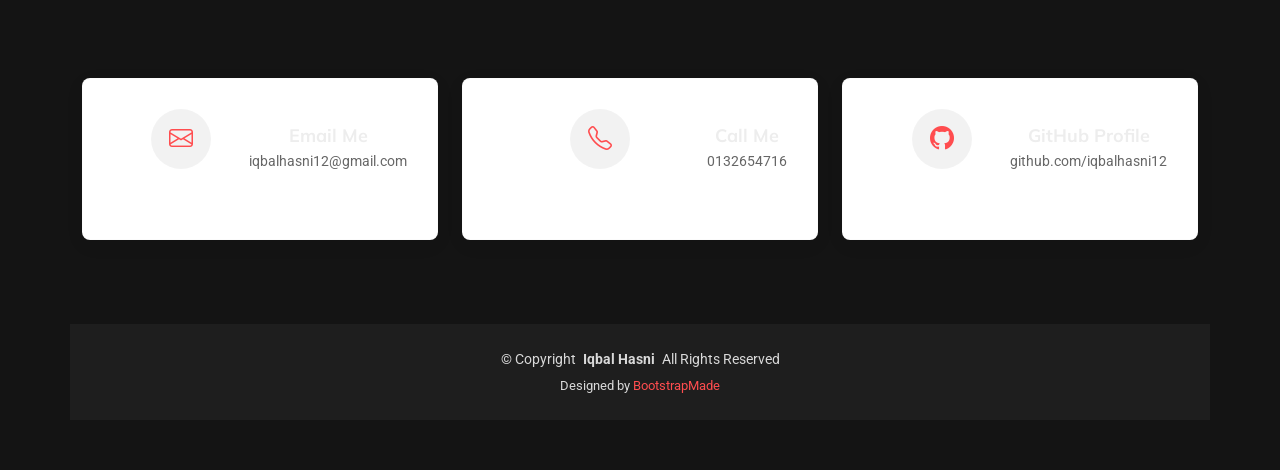
==== commit b283fdf1: "Changes to the portfolio" ====
--- a/index.html
+++ b/index.html
@@ -37,7 +37,6 @@
         <ul>
           <li><a href="#hero" class="active">Home</a></li>
           <li><a href="#about">About</a></li>
-          <li><a href="#resume">Resume</a></li>
           <li><a href="#portfolio">Portfolio</a></li>
           <li><a href="#contact">Contact</a></li>
         </ul>
@@ -56,8 +55,8 @@
       <div class="container" data-aos="fade-up" data-aos-delay="100">
         <div class="row justify-content-center">
           <div class="col-lg-8 text-center">
-            <h2>Hi, I'm Iqbal Hasni</h2>
-            <p>I'm a <span class="typed" data-typed-items="Software Developer, IoT Hardware Integrator, Web Architect"></span><span class="typed-cursor" aria-hidden="true"></span></p>
+            <h2>Hi, I'm Muhammad Iqbal Bin Hasni</h2>
+            <p>I'm a <span class="typed" data-typed-items="Software Developer, Web Architect"></span><span class="typed-cursor" aria-hidden="true"></span></p>
             <div class="social-links">
               <a href="https://github.com/iqbalhasni12"><i class="bi bi-github"></i></a>
               <a href="#"><i class="bi bi-linkedin"></i></a>
@@ -166,107 +165,6 @@
                     </div>
                     <div class="progress">
                       <div class="progress-bar" role="progressbar" aria-valuenow="95" aria-valuemin="0" aria-valuemax="100"></div>
-                    </div>
-                  </div>
-                </div>
-              </div>
-            </div>
-          </div>
-        </div>
-      </div>
-    </section>
-
-    <section id="resume" class="resume section">
-      <div class="container section-title" data-aos="fade-up">
-        <span class="subtitle">Resume</span>
-        <h2>Resume</h2>
-        <p>A detailed look at my professional experience, academic background, and project leadership.</p>
-      </div>
-
-      <div class="container" data-aos="fade-up" data-aos-delay="100">
-        <div class="row gy-5">
-          <div class="col-lg-6">
-            <div class="experience-section">
-              <div class="section-header" data-aos="fade-right" data-aos-delay="200">
-                <div class="header-content">
-                  <span class="section-badge">Experience</span>
-                  <h2>Professional Journey</h2>
-                </div>
-              </div>
-
-              <div class="experience-cards">
-                <div class="exp-card featured" data-aos="zoom-in" data-aos-delay="300">
-                  <div class="card-header">
-                    <div class="company-logo">
-                      <i class="bi bi-buildings"></i>
-                    </div>
-                    <div class="period-badge">5 Months</div>
-                  </div>
-                  <div class="card-body">
-                    <h3>Software Engineering Intern</h3>
-                    <p class="company-name">Softbravo.net</p>
-                    <span class="duration">Professional Internship</span>
-                    <p class="description">Gained hands-on industry experience contributing to software development lifecycles, writing clean code, and working within professional deployment environments.</p>
-                    <div class="skills-tags">
-                      <span class="skill-tag">Web Development</span>
-                      <span class="skill-tag">Backend</span>
-                    </div>
-                  </div>
-                </div>
-
-                <div class="exp-card" data-aos="zoom-in" data-aos-delay="350">
-                  <div class="card-header">
-                    <div class="company-logo">
-                      <i class="bi bi-laptop"></i>
-                    </div>
-                  </div>
-                  <div class="card-body">
-                    <h3>Development Lead</h3>
-                    <p class="company-name">"Internlink" Academic Project</p>
-                    <span class="duration">Project Management</span>
-                    <p class="description">Managed comprehensive development timelines, structured research planning, and designed robust database schemas utilizing the CodeIgniter 4 framework.</p>
-                  </div>
-                </div>
-              </div>
-            </div>
-          </div>
-
-          <div class="col-lg-6">
-            <div class="education-section">
-              <div class="section-header" data-aos="fade-left" data-aos-delay="200">
-                <div class="header-content">
-                  <span class="section-badge">Education</span>
-                  <h2>Academic Background</h2>
-                </div>
-              </div>
-
-              <div class="education-timeline" data-aos="fade-left" data-aos-delay="300">
-                <div class="timeline-track">
-                  <div class="timeline-item">
-                    <div class="timeline-marker">
-                      <i class="bi bi-mortarboard-fill"></i>
-                    </div>
-                    <div class="timeline-content">
-                      <div class="education-meta">
-                        <span class="degree-level">Degree</span>
-                      </div>
-                      <h4>Bachelor of Computer Science</h4>
-                      <p class="institution">Software Development</p>
-                      <p class="description">Current focus on advanced programming algorithms, software architecture, and mathematical logic.</p>
-                    </div>
-                  </div>
-
-                  <div class="timeline-item">
-                    <div class="timeline-marker">
-                      <i class="bi bi-book"></i>
-                    </div>
-                    <div class="timeline-content">
-                      <div class="education-meta">
-                        <span class="degree-level">Diploma</span>
-                      </div>
-                      <h4>Diploma in Information Technology</h4>
-                      <p class="institution">Foundation Studies</p>
-                      <p class="description">Established core competencies in database management, basic networking, and introductory programming.</p>
                     </div>
                   </div>
                 </div>
@@ -345,10 +243,35 @@
 
       <div class="container">
         <div class="row gy-4 justify-content-center">
-          <div class="col-lg-8">
-            <div class="info-item text-center">
-              <div class="icon-wrapper mx-auto">
-                <i class="bi bi-github"></i>
+          
+          <div class="col-lg-4 col-md-6">
+            <div class="info-item text-center" style="padding: 30px; background: #fff; border-radius: 8px; box-shadow: 0 5px 20px rgba(0,0,0,0.05); height: 100%;">
+              <div class="icon-wrapper mx-auto" style="width: 60px; height: 60px; background: rgba(0,0,0,0.05); border-radius: 50%; display: flex; align-items: center; justify-content: center; margin-bottom: 20px;">
+                <i class="bi bi-envelope" style="font-size: 24px;"></i>
+              </div>
+              <div class="mt-3">
+                <h3>Email Me</h3>
+                <p><a href="mailto:iqbalhasni12@gmail.com" style="color: #666;">iqbalhasni12@gmail.com</a></p>
+              </div>
+            </div>
+          </div>
+
+          <div class="col-lg-4 col-md-6">
+            <div class="info-item text-center" style="padding: 30px; background: #fff; border-radius: 8px; box-shadow: 0 5px 20px rgba(0,0,0,0.05); height: 100%;">
+              <div class="icon-wrapper mx-auto" style="width: 60px; height: 60px; background: rgba(0,0,0,0.05); border-radius: 50%; display: flex; align-items: center; justify-content: center; margin-bottom: 20px;">
+                <i class="bi bi-telephone" style="font-size: 24px;"></i>
+              </div>
+              <div class="mt-3">
+                <h3>Call Me</h3>
+                <p><a href="tel:0132654716" style="color: #666;">0132654716</a></p>
+              </div>
+            </div>
+          </div>
+
+          <div class="col-lg-4 col-md-6">
+            <div class="info-item text-center" style="padding: 30px; background: #fff; border-radius: 8px; box-shadow: 0 5px 20px rgba(0,0,0,0.05); height: 100%;">
+              <div class="icon-wrapper mx-auto" style="width: 60px; height: 60px; background: rgba(0,0,0,0.05); border-radius: 50%; display: flex; align-items: center; justify-content: center; margin-bottom: 20px;">
+                <i class="bi bi-github" style="font-size: 24px;"></i>
               </div>
               <div class="mt-3">
                 <h3>GitHub Profile</h3>
@@ -356,6 +279,7 @@
               </div>
             </div>
           </div>
+
         </div>
       </div>
     </section>
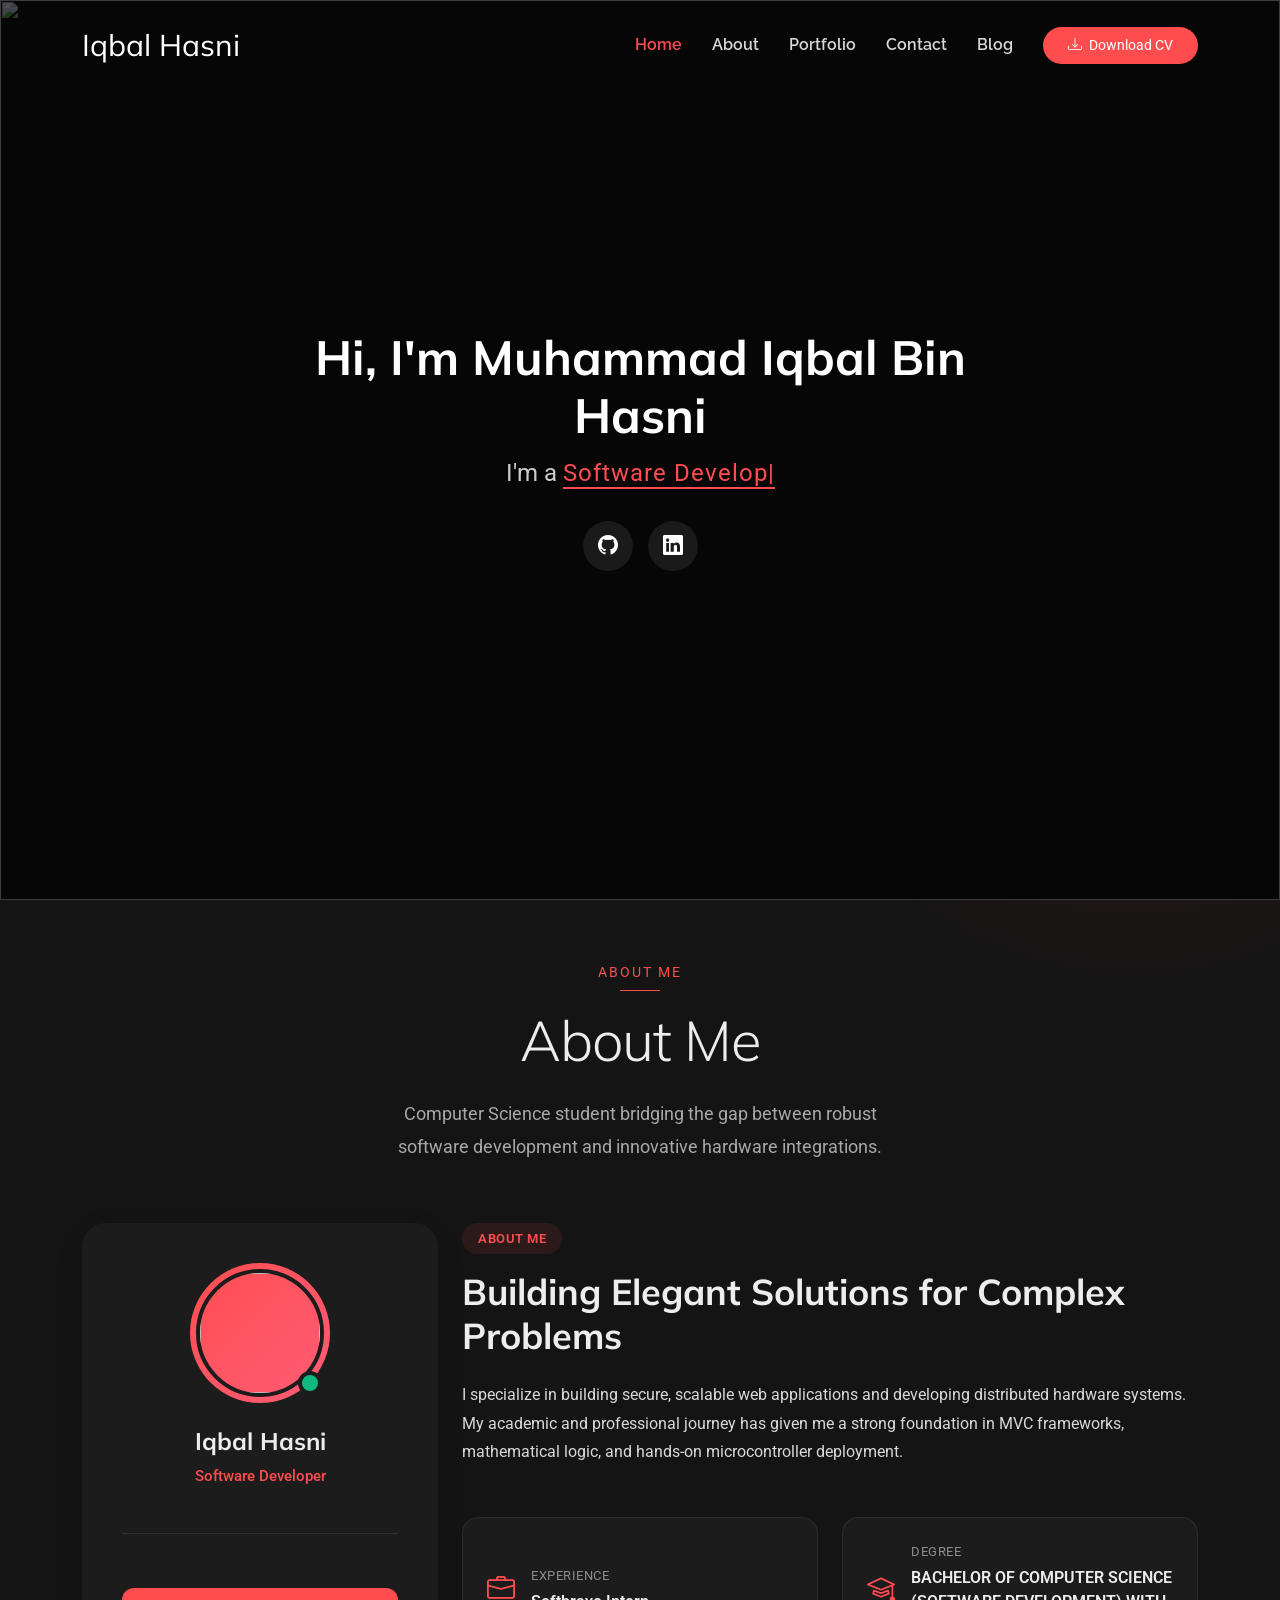
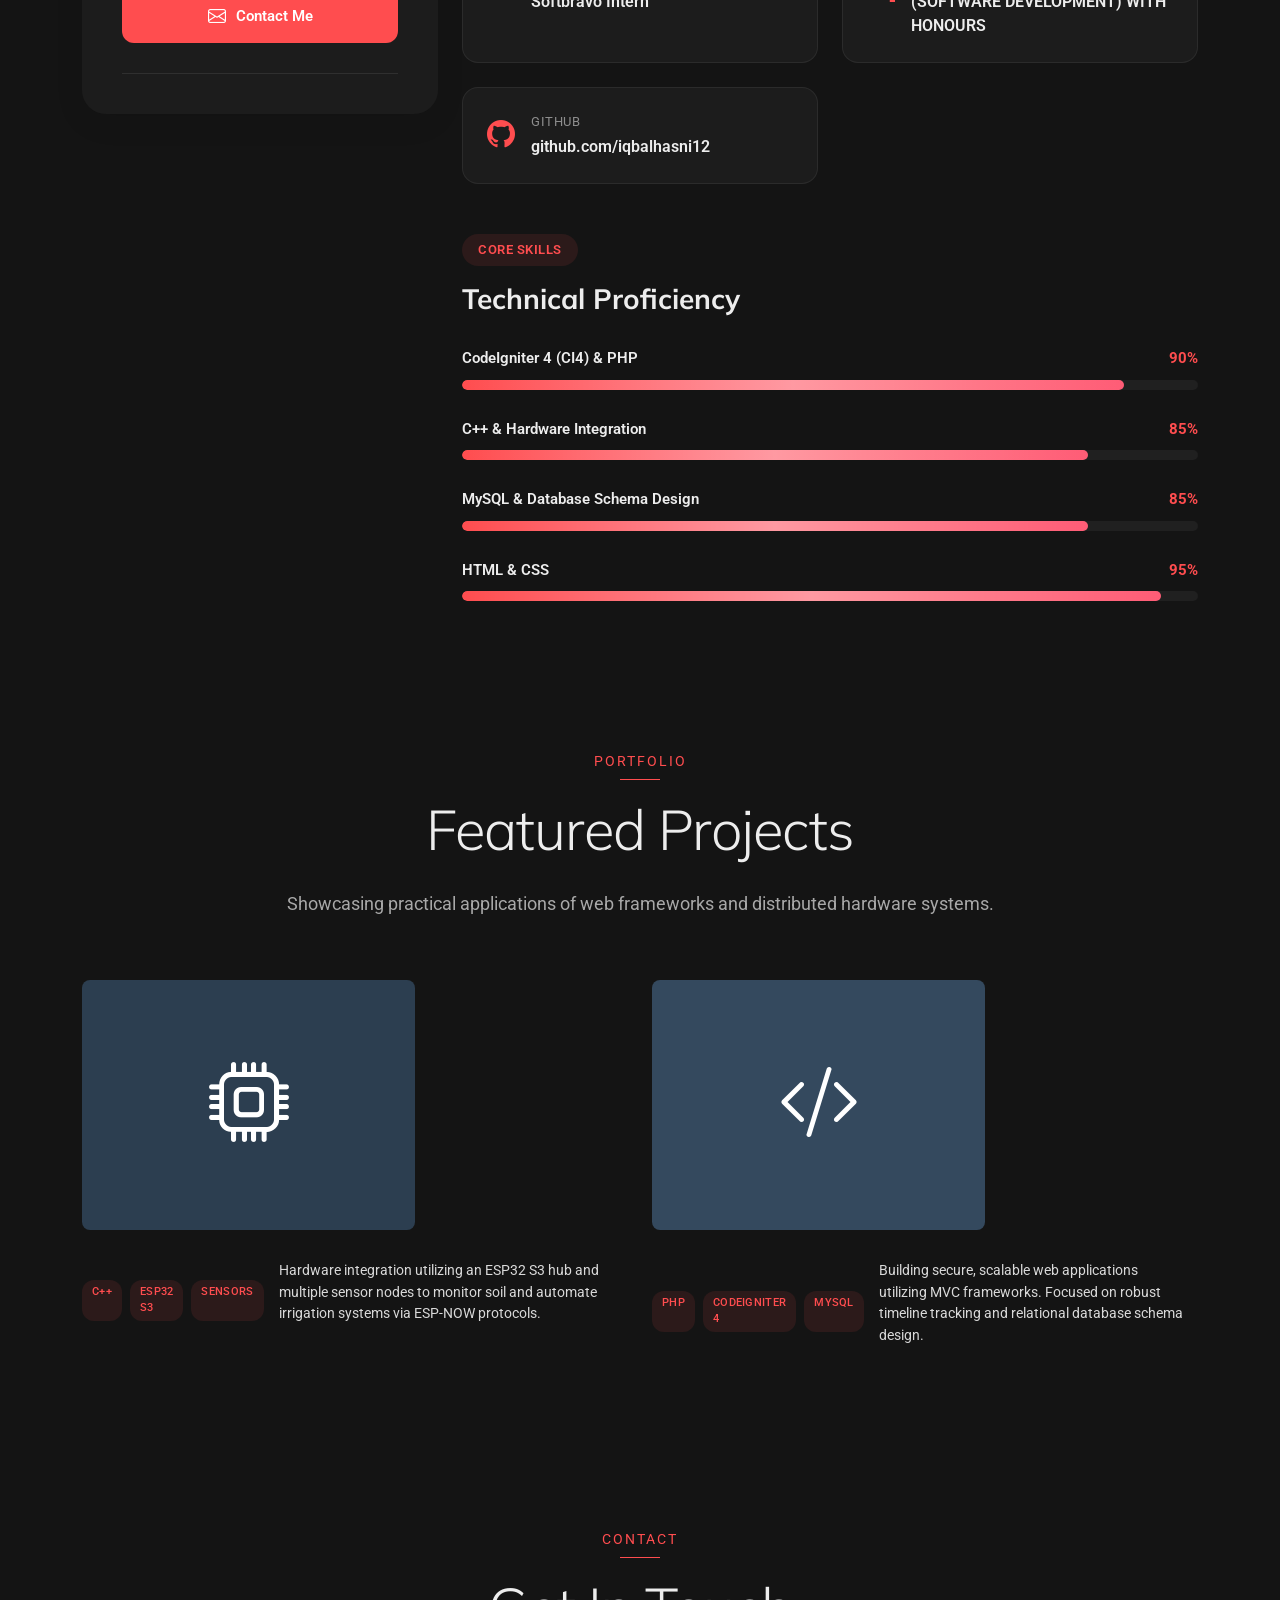
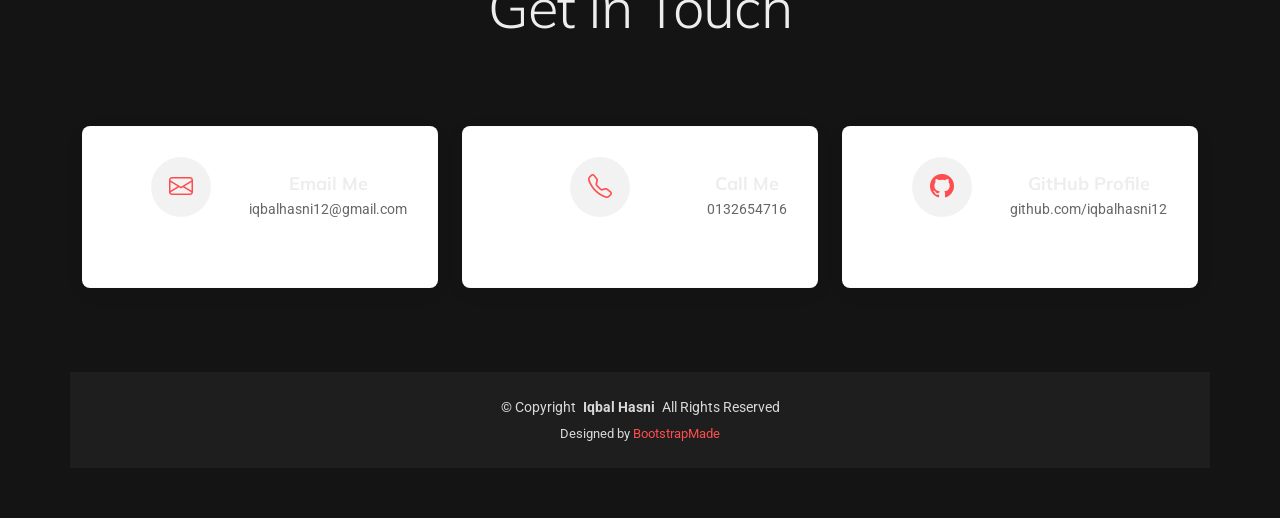
==== commit 1bfd83e3: "Added dedicated blog page featuring Internlink and E-Commerce projects, added CV placeholder button" ====
--- a/index.html
+++ b/index.html
@@ -39,11 +39,12 @@
           <li><a href="#about">About</a></li>
           <li><a href="#portfolio">Portfolio</a></li>
           <li><a href="#contact">Contact</a></li>
+          <li><a href="blog.html">Blog</a></li>
         </ul>
         <i class="mobile-nav-toggle d-xl-none bi bi-list"></i>
       </nav>
 
-      <a class="btn-getstarted" href="#portfolio">View Projects</a>
+      <a class="btn-getstarted" href="#" onclick="alert('CV Document coming soon!'); return false;"><i class="bi bi-download me-1"></i> Download CV</a>
 
     </div>
   </header>
@@ -111,7 +112,9 @@
                   <i class="bi bi-mortarboard"></i>
                   <div class="detail-content">
                     <span>Degree</span>
-                    <strong>Bachelor of Computer Science</strong>
+                    <strong>BACHELOR OF COMPUTER SCIENCE (SOFTWARE
+DEVELOPMENT) WITH HONOURS
+</strong>
                   </div>
                 </div>
                 <div class="detail-item" data-aos="fade-up" data-aos-delay="100">
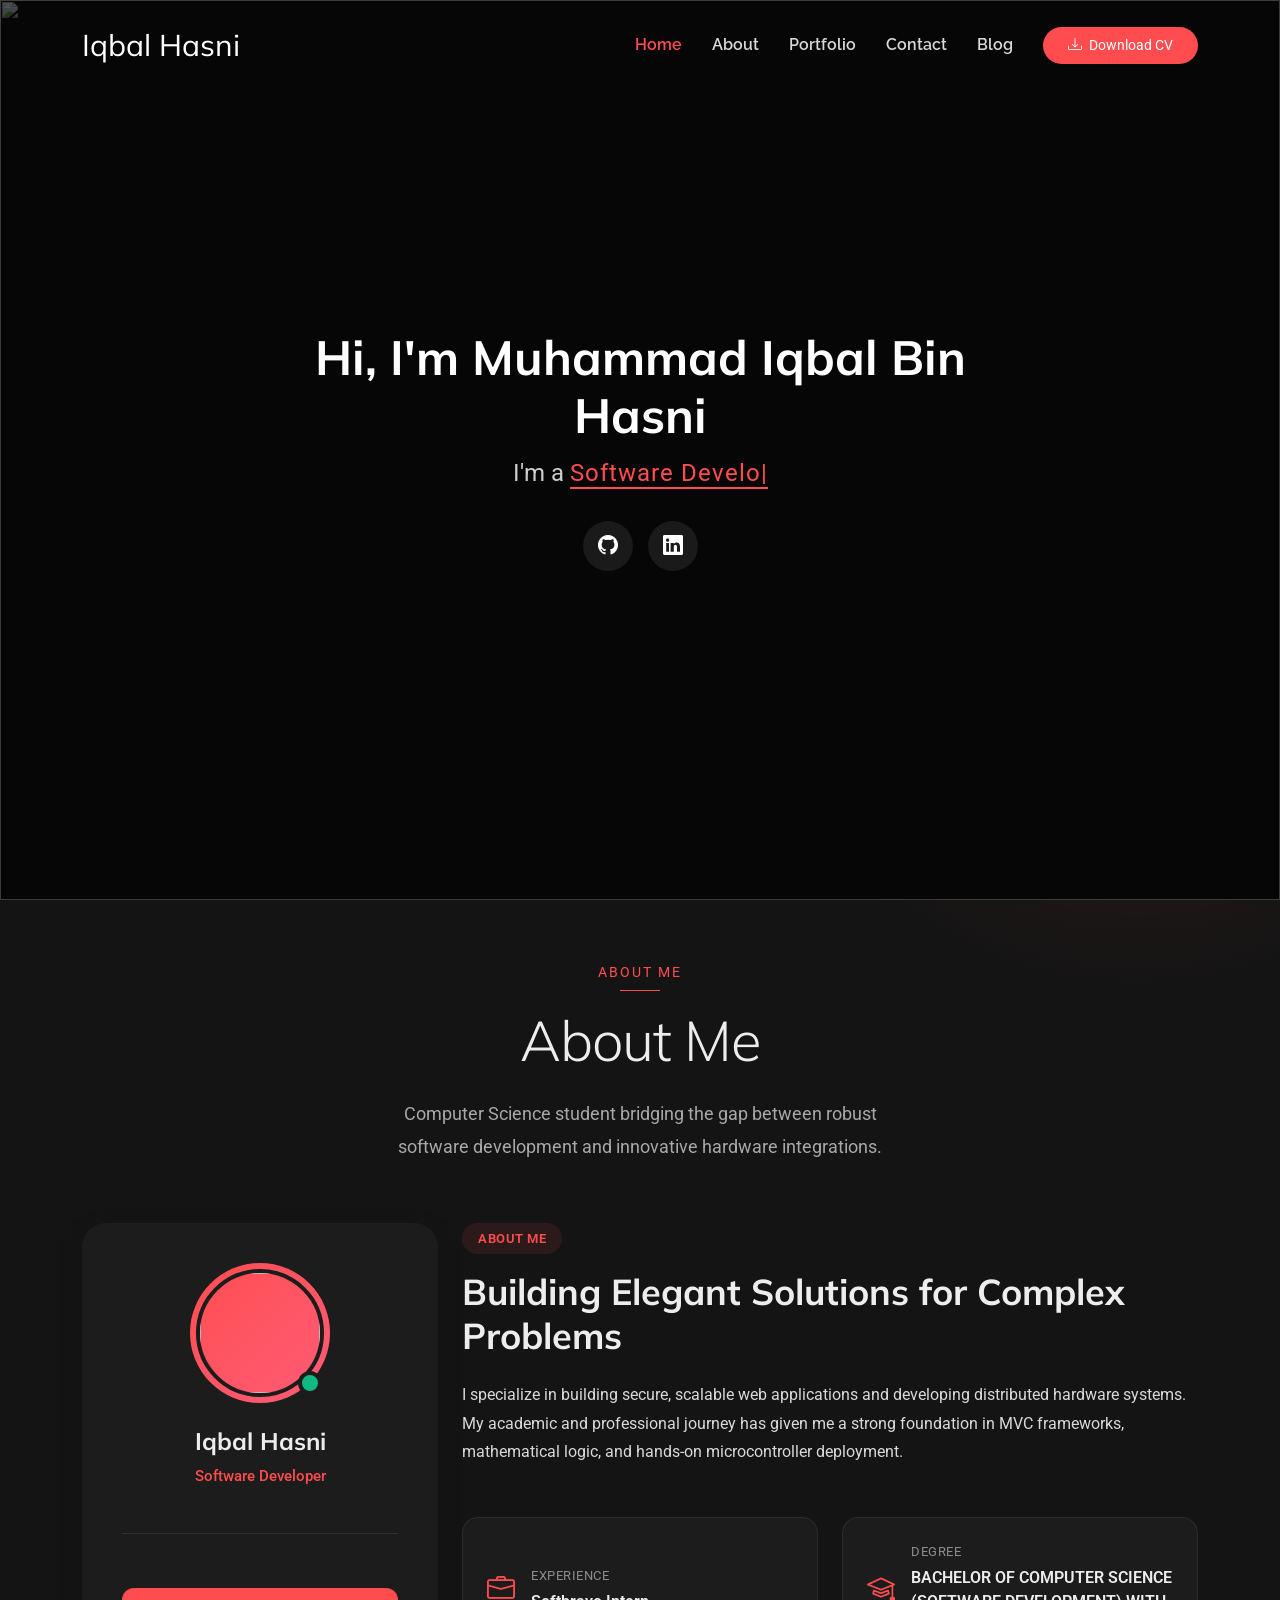
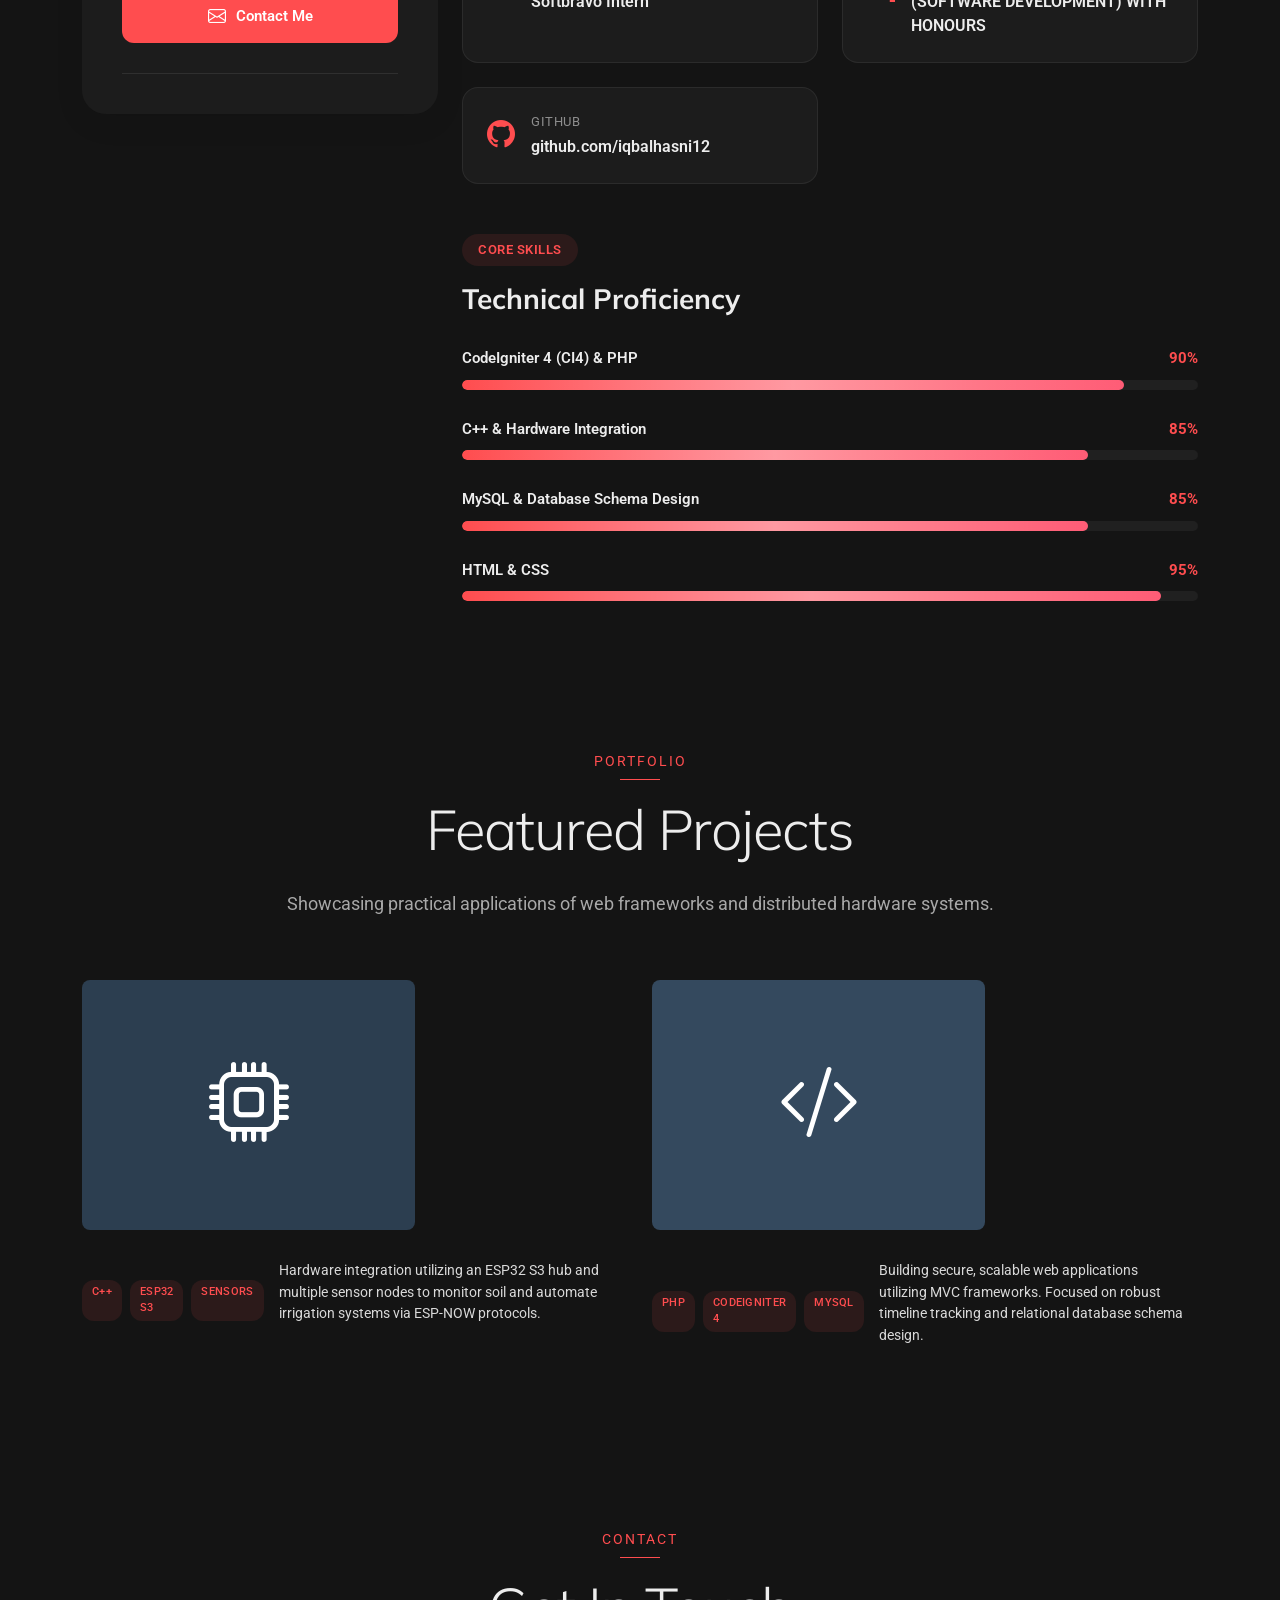
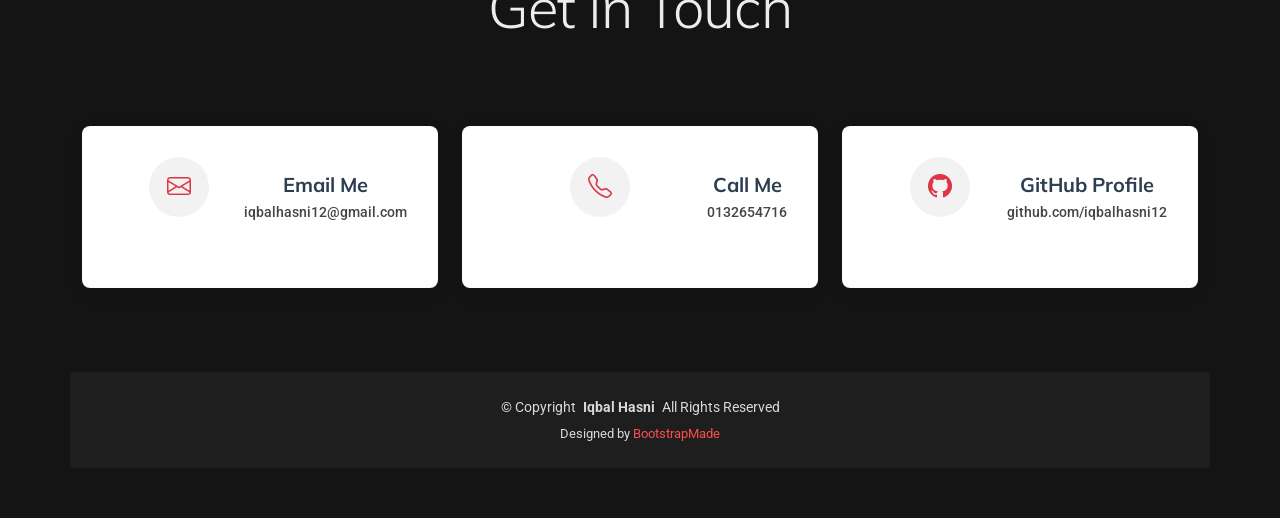
==== commit 2764f983: "commit" ====
--- a/index.html
+++ b/index.html
@@ -112,9 +112,7 @@
                   <i class="bi bi-mortarboard"></i>
                   <div class="detail-content">
                     <span>Degree</span>
-                    <strong>BACHELOR OF COMPUTER SCIENCE (SOFTWARE
-DEVELOPMENT) WITH HONOURS
-</strong>
+                    <strong>BACHELOR OF COMPUTER SCIENCE (SOFTWARE DEVELOPMENT) WITH HONOURS</strong>
                   </div>
                 </div>
                 <div class="detail-item" data-aos="fade-up" data-aos-delay="100">
@@ -248,37 +246,37 @@
         <div class="row gy-4 justify-content-center">
           
           <div class="col-lg-4 col-md-6">
-            <div class="info-item text-center" style="padding: 30px; background: #fff; border-radius: 8px; box-shadow: 0 5px 20px rgba(0,0,0,0.05); height: 100%;">
+            <div class="info-item text-center" style="padding: 30px; background: #fff; border-radius: 8px; box-shadow: 0 5px 20px rgba(0,0,0,0.05); height: 100%; color: #444;">
               <div class="icon-wrapper mx-auto" style="width: 60px; height: 60px; background: rgba(0,0,0,0.05); border-radius: 50%; display: flex; align-items: center; justify-content: center; margin-bottom: 20px;">
-                <i class="bi bi-envelope" style="font-size: 24px;"></i>
+                <i class="bi bi-envelope" style="font-size: 24px; color: #dc3545;"></i>
               </div>
               <div class="mt-3">
-                <h3>Email Me</h3>
-                <p><a href="mailto:iqbalhasni12@gmail.com" style="color: #666;">iqbalhasni12@gmail.com</a></p>
+                <h3 style="color: #2c3e50; font-size: 1.25rem; font-weight: 700;">Email Me</h3>
+                <p style="margin: 0;"><a href="mailto:iqbalhasni12@gmail.com" style="color: #444; font-weight: 500;">iqbalhasni12@gmail.com</a></p>
               </div>
             </div>
           </div>
 
           <div class="col-lg-4 col-md-6">
-            <div class="info-item text-center" style="padding: 30px; background: #fff; border-radius: 8px; box-shadow: 0 5px 20px rgba(0,0,0,0.05); height: 100%;">
+            <div class="info-item text-center" style="padding: 30px; background: #fff; border-radius: 8px; box-shadow: 0 5px 20px rgba(0,0,0,0.05); height: 100%; color: #444;">
               <div class="icon-wrapper mx-auto" style="width: 60px; height: 60px; background: rgba(0,0,0,0.05); border-radius: 50%; display: flex; align-items: center; justify-content: center; margin-bottom: 20px;">
-                <i class="bi bi-telephone" style="font-size: 24px;"></i>
+                <i class="bi bi-telephone" style="font-size: 24px; color: #dc3545;"></i>
               </div>
               <div class="mt-3">
-                <h3>Call Me</h3>
-                <p><a href="tel:0132654716" style="color: #666;">0132654716</a></p>
+                <h3 style="color: #2c3e50; font-size: 1.25rem; font-weight: 700;">Call Me</h3>
+                <p style="margin: 0;"><a href="tel:0132654716" style="color: #444; font-weight: 500;">0132654716</a></p>
               </div>
             </div>
           </div>
 
           <div class="col-lg-4 col-md-6">
-            <div class="info-item text-center" style="padding: 30px; background: #fff; border-radius: 8px; box-shadow: 0 5px 20px rgba(0,0,0,0.05); height: 100%;">
+            <div class="info-item text-center" style="padding: 30px; background: #fff; border-radius: 8px; box-shadow: 0 5px 20px rgba(0,0,0,0.05); height: 100%; color: #444;">
               <div class="icon-wrapper mx-auto" style="width: 60px; height: 60px; background: rgba(0,0,0,0.05); border-radius: 50%; display: flex; align-items: center; justify-content: center; margin-bottom: 20px;">
-                <i class="bi bi-github" style="font-size: 24px;"></i>
+                <i class="bi bi-github" style="font-size: 24px; color: #dc3545;"></i>
               </div>
               <div class="mt-3">
-                <h3>GitHub Profile</h3>
-                <p><a href="https://github.com/iqbalhasni12" target="_blank" style="color: #666;">github.com/iqbalhasni12</a></p>
+                <h3 style="color: #2c3e50; font-size: 1.25rem; font-weight: 700;">GitHub Profile</h3>
+                <p style="margin: 0;"><a href="https://github.com/iqbalhasni12" target="_blank" style="color: #444; font-weight: 500;">github.com/iqbalhasni12</a></p>
               </div>
             </div>
           </div>
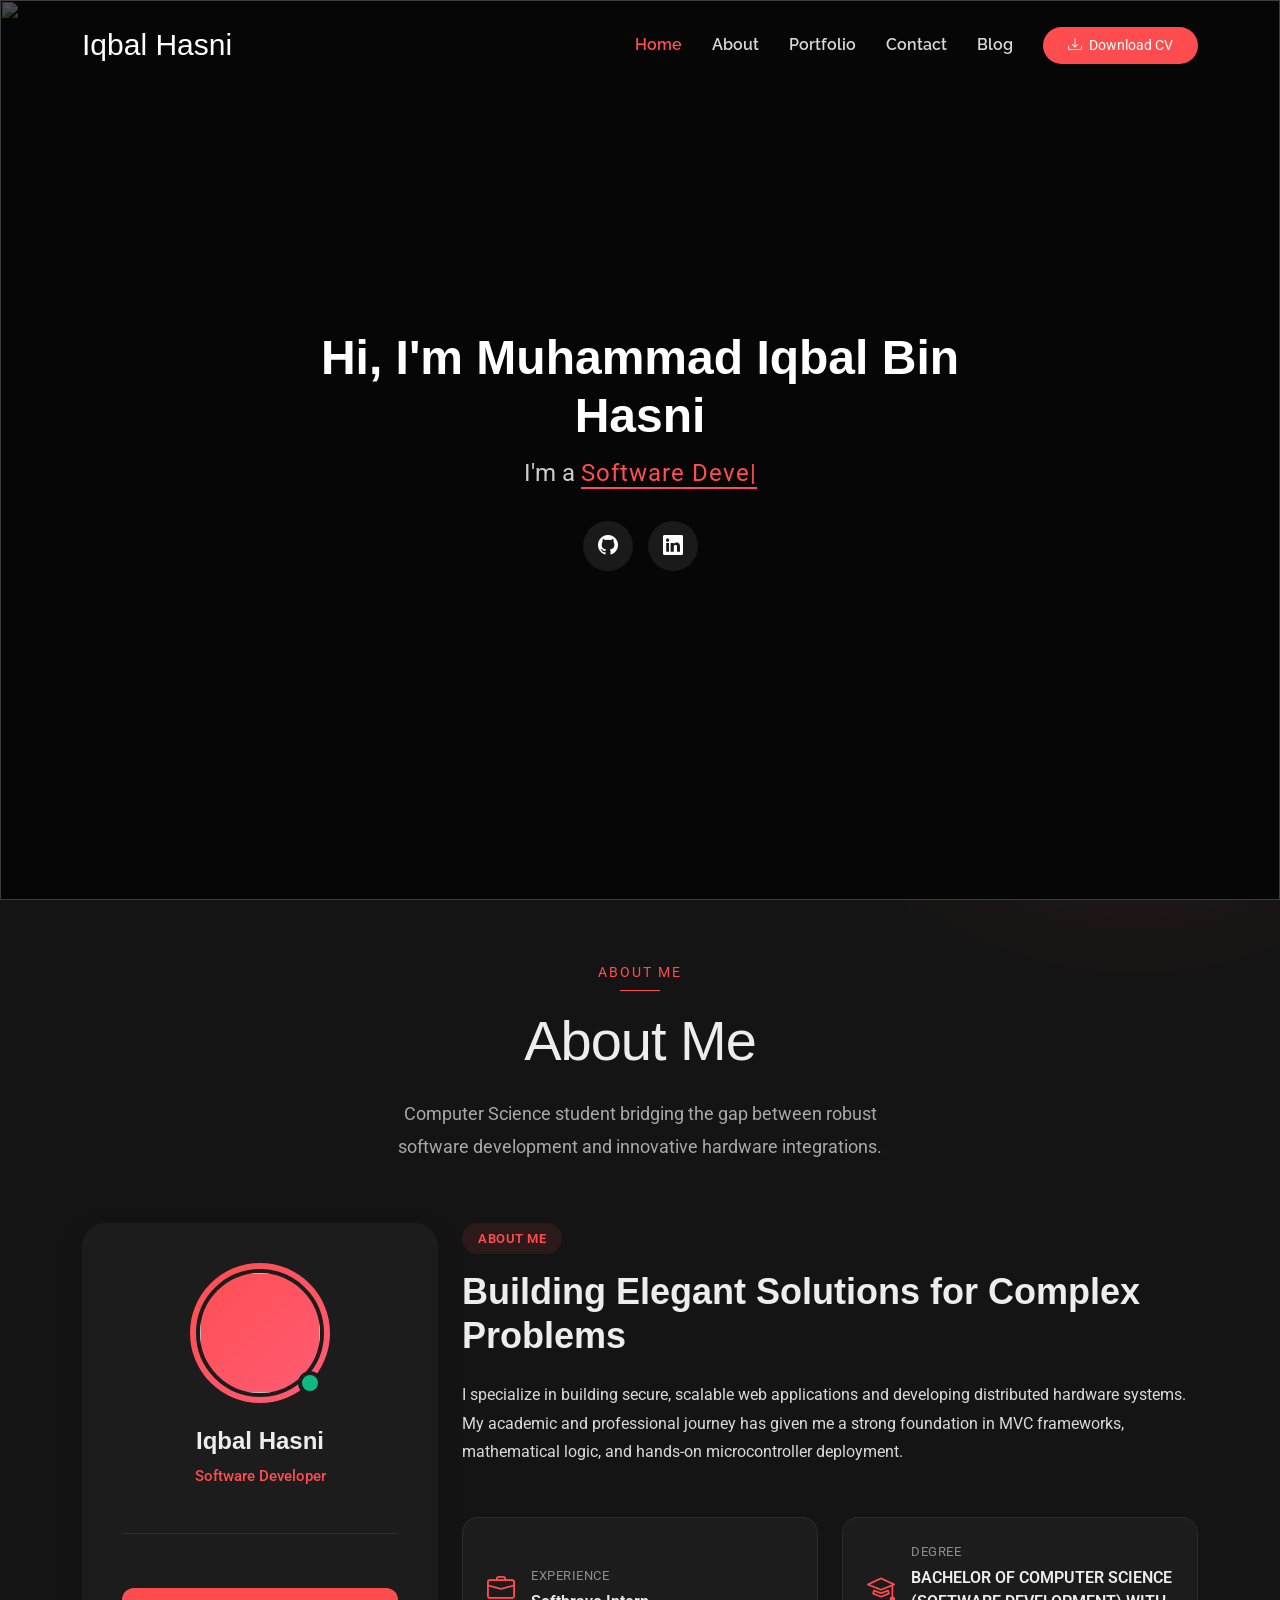
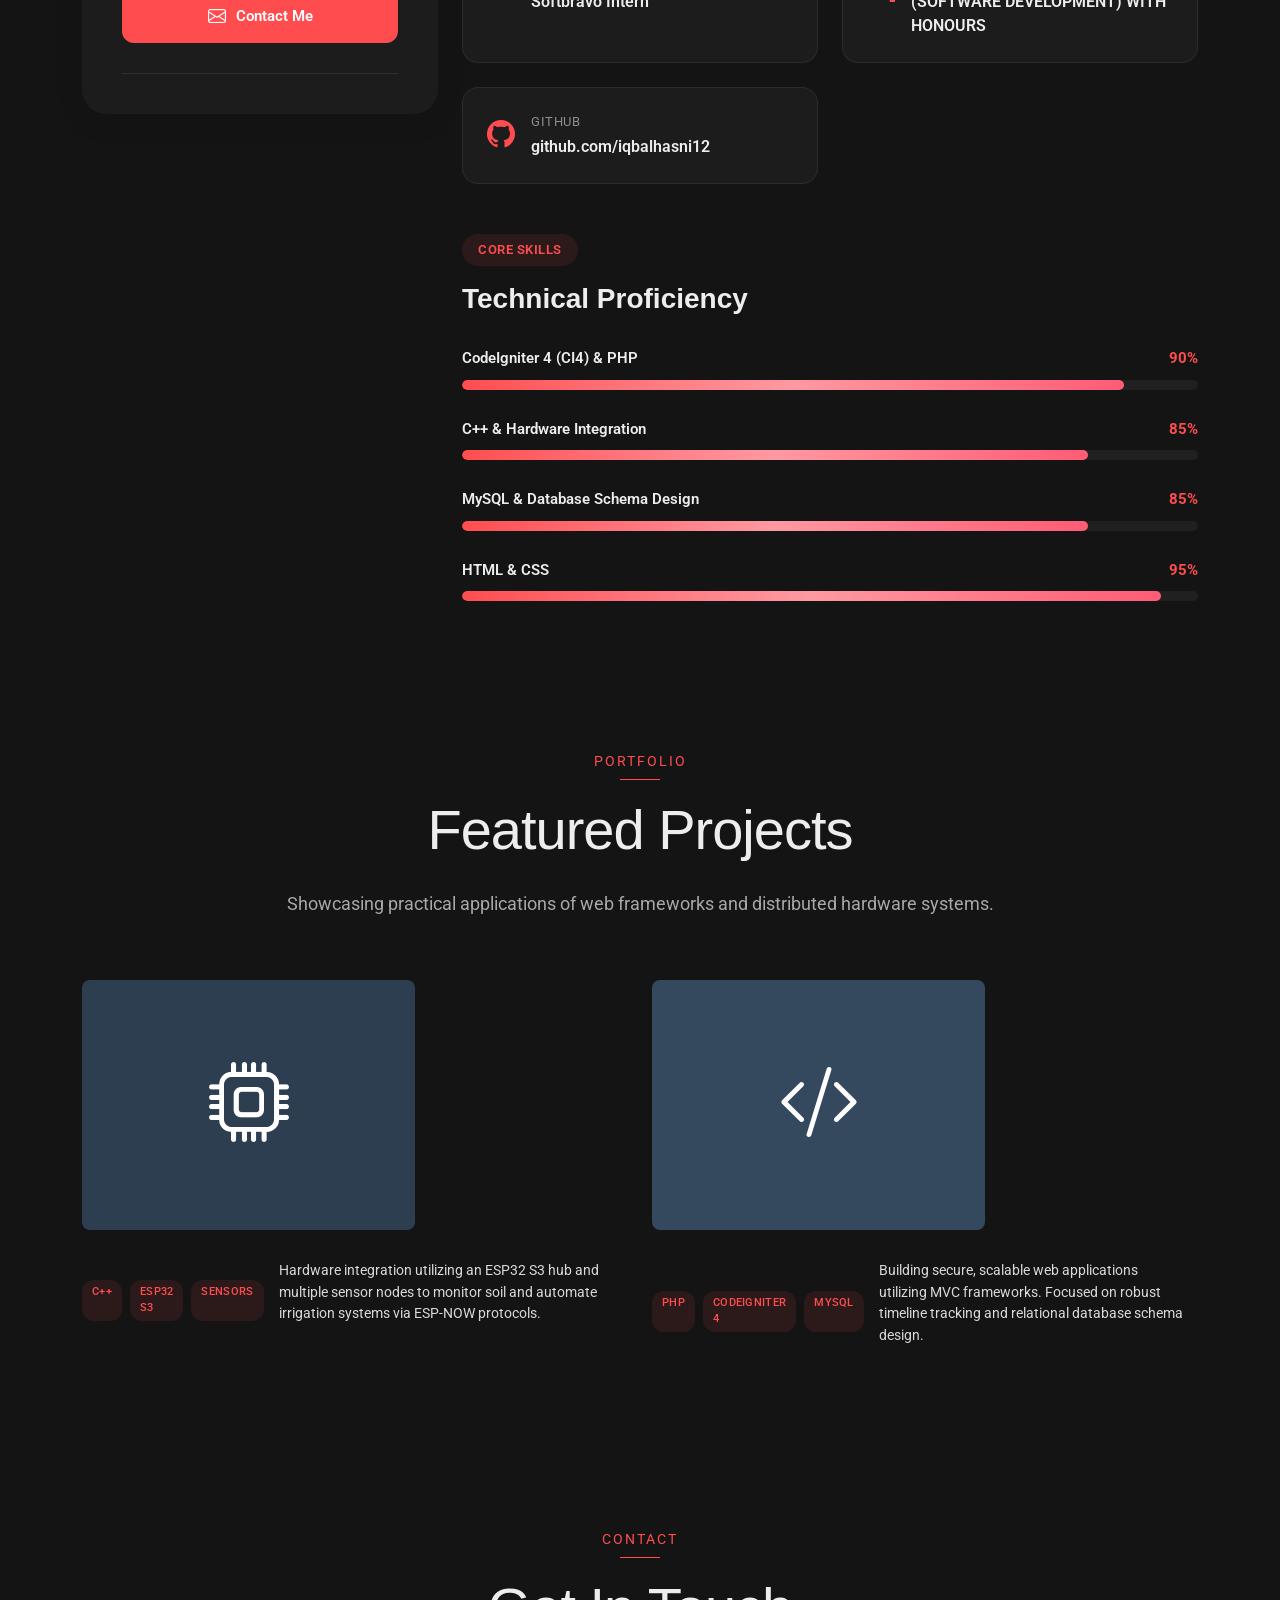
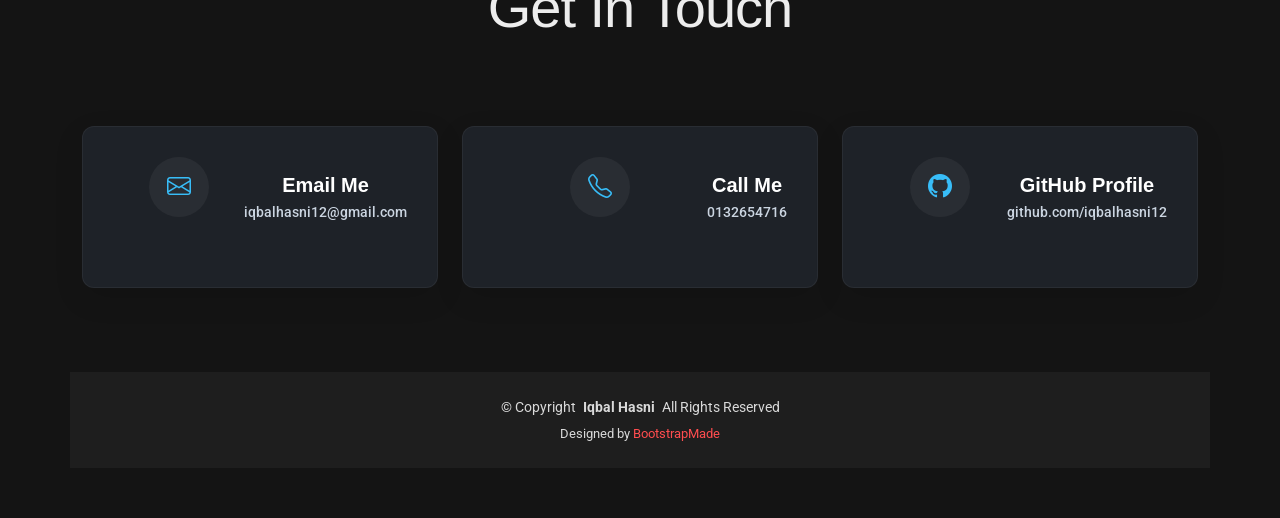
==== commit 8070d86a: "Design update" ====
--- a/index.html
+++ b/index.html
@@ -13,7 +13,7 @@
 
   <link href="https://fonts.googleapis.com" rel="preconnect">
   <link href="https://fonts.gstatic.com" rel="preconnect" crossorigin>
-  <link href="https://fonts.googleapis.com/css2?family=Roboto:ital,wght@0,100;0,300;0,400;0,500;0,700;0,900;1,100;1,300;1,400;1,500;1,700;1,900&family=Raleway:ital,wght@0,100;0,200;0,300;0,400;0,500;0,600;0,700;0,800;0,900;1,100;1,200;1,300;1,400;1,500;1,600;1,700;1,800;1,900&family=Mulish:ital,wght@0,200;0,300;0,400;0,500;0,600;0,700;0,800;0,900;1,200;1,300;1,400;1,500;1,600;1,700;1,800;1,900&display=swap" rel="stylesheet">
+  <link href="https://fonts.googleapis.com/css2?family=Roboto:ital,wght@0,100;0,300;0,400;0,500;0,700;0,900;1,100;1,300;1,400;1,500;1,700;1,900&family=Raleway:ital,wght@0,100;0,200;0,300;0,400;0,500;0,600;0,700;0,800;0,900;1,100;1,200;1,300;1,400;1,500;1,600;1,700;1,800;1,900&display=swap" rel="stylesheet">
 
   <link href="assets/vendor/bootstrap/css/bootstrap.min.css" rel="stylesheet">
   <link href="assets/vendor/bootstrap-icons/bootstrap-icons.css" rel="stylesheet">
@@ -246,37 +246,37 @@
         <div class="row gy-4 justify-content-center">
           
           <div class="col-lg-4 col-md-6">
-            <div class="info-item text-center" style="padding: 30px; background: #fff; border-radius: 8px; box-shadow: 0 5px 20px rgba(0,0,0,0.05); height: 100%; color: #444;">
-              <div class="icon-wrapper mx-auto" style="width: 60px; height: 60px; background: rgba(0,0,0,0.05); border-radius: 50%; display: flex; align-items: center; justify-content: center; margin-bottom: 20px;">
-                <i class="bi bi-envelope" style="font-size: 24px; color: #dc3545;"></i>
+            <div class="info-item text-center" style="padding: 30px; background: #1e2228; border-radius: 12px; box-shadow: 0 10px 30px rgba(0,0,0,0.1); height: 100%; border: 1px solid rgba(255,255,255,0.05);">
+              <div class="icon-wrapper mx-auto" style="width: 60px; height: 60px; background: rgba(255,255,255,0.05); border-radius: 50%; display: flex; align-items: center; justify-content: center; margin-bottom: 20px;">
+                <i class="bi bi-envelope" style="font-size: 24px; color: #38bdf8;"></i>
               </div>
               <div class="mt-3">
-                <h3 style="color: #2c3e50; font-size: 1.25rem; font-weight: 700;">Email Me</h3>
-                <p style="margin: 0;"><a href="mailto:iqbalhasni12@gmail.com" style="color: #444; font-weight: 500;">iqbalhasni12@gmail.com</a></p>
+                <h3 style="color: #ffffff; font-size: 1.25rem; font-weight: 700;">Email Me</h3>
+                <p style="margin: 0;"><a href="mailto:iqbalhasni12@gmail.com" style="color: #cbd5e1; font-weight: 500; text-decoration: none;">iqbalhasni12@gmail.com</a></p>
               </div>
             </div>
           </div>
 
           <div class="col-lg-4 col-md-6">
-            <div class="info-item text-center" style="padding: 30px; background: #fff; border-radius: 8px; box-shadow: 0 5px 20px rgba(0,0,0,0.05); height: 100%; color: #444;">
-              <div class="icon-wrapper mx-auto" style="width: 60px; height: 60px; background: rgba(0,0,0,0.05); border-radius: 50%; display: flex; align-items: center; justify-content: center; margin-bottom: 20px;">
-                <i class="bi bi-telephone" style="font-size: 24px; color: #dc3545;"></i>
+            <div class="info-item text-center" style="padding: 30px; background: #1e2228; border-radius: 12px; box-shadow: 0 10px 30px rgba(0,0,0,0.1); height: 100%; border: 1px solid rgba(255,255,255,0.05);">
+              <div class="icon-wrapper mx-auto" style="width: 60px; height: 60px; background: rgba(255,255,255,0.05); border-radius: 50%; display: flex; align-items: center; justify-content: center; margin-bottom: 20px;">
+                <i class="bi bi-telephone" style="font-size: 24px; color: #38bdf8;"></i>
               </div>
               <div class="mt-3">
-                <h3 style="color: #2c3e50; font-size: 1.25rem; font-weight: 700;">Call Me</h3>
-                <p style="margin: 0;"><a href="tel:0132654716" style="color: #444; font-weight: 500;">0132654716</a></p>
+                <h3 style="color: #ffffff; font-size: 1.25rem; font-weight: 700;">Call Me</h3>
+                <p style="margin: 0;"><a href="tel:0132654716" style="color: #cbd5e1; font-weight: 500; text-decoration: none;">0132654716</a></p>
               </div>
             </div>
           </div>
 
           <div class="col-lg-4 col-md-6">
-            <div class="info-item text-center" style="padding: 30px; background: #fff; border-radius: 8px; box-shadow: 0 5px 20px rgba(0,0,0,0.05); height: 100%; color: #444;">
-              <div class="icon-wrapper mx-auto" style="width: 60px; height: 60px; background: rgba(0,0,0,0.05); border-radius: 50%; display: flex; align-items: center; justify-content: center; margin-bottom: 20px;">
-                <i class="bi bi-github" style="font-size: 24px; color: #dc3545;"></i>
+            <div class="info-item text-center" style="padding: 30px; background: #1e2228; border-radius: 12px; box-shadow: 0 10px 30px rgba(0,0,0,0.1); height: 100%; border: 1px solid rgba(255,255,255,0.05);">
+              <div class="icon-wrapper mx-auto" style="width: 60px; height: 60px; background: rgba(255,255,255,0.05); border-radius: 50%; display: flex; align-items: center; justify-content: center; margin-bottom: 20px;">
+                <i class="bi bi-github" style="font-size: 24px; color: #38bdf8;"></i>
               </div>
               <div class="mt-3">
-                <h3 style="color: #2c3e50; font-size: 1.25rem; font-weight: 700;">GitHub Profile</h3>
-                <p style="margin: 0;"><a href="https://github.com/iqbalhasni12" target="_blank" style="color: #444; font-weight: 500;">github.com/iqbalhasni12</a></p>
+                <h3 style="color: #ffffff; font-size: 1.25rem; font-weight: 700;">GitHub Profile</h3>
+                <p style="margin: 0;"><a href="https://github.com/iqbalhasni12" target="_blank" style="color: #cbd5e1; font-weight: 500; text-decoration: none;">github.com/iqbalhasni12</a></p>
               </div>
             </div>
           </div>
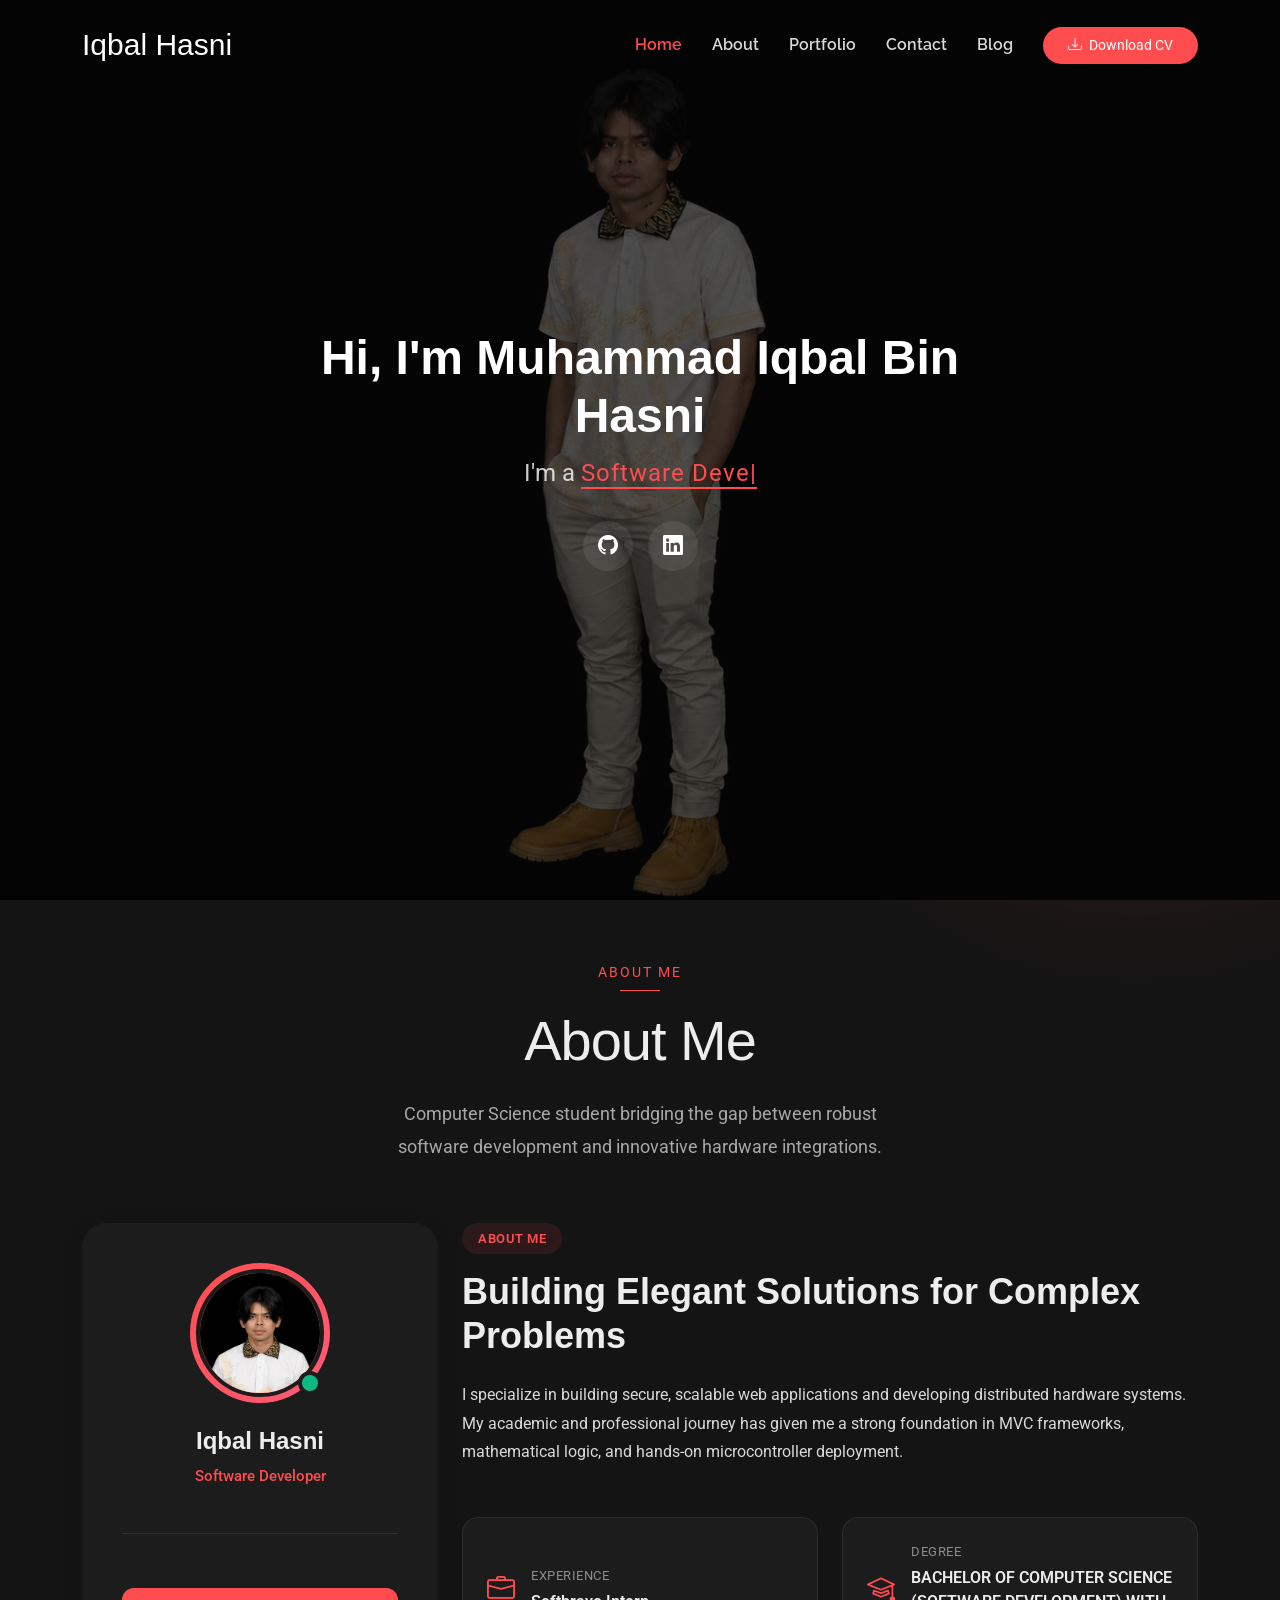
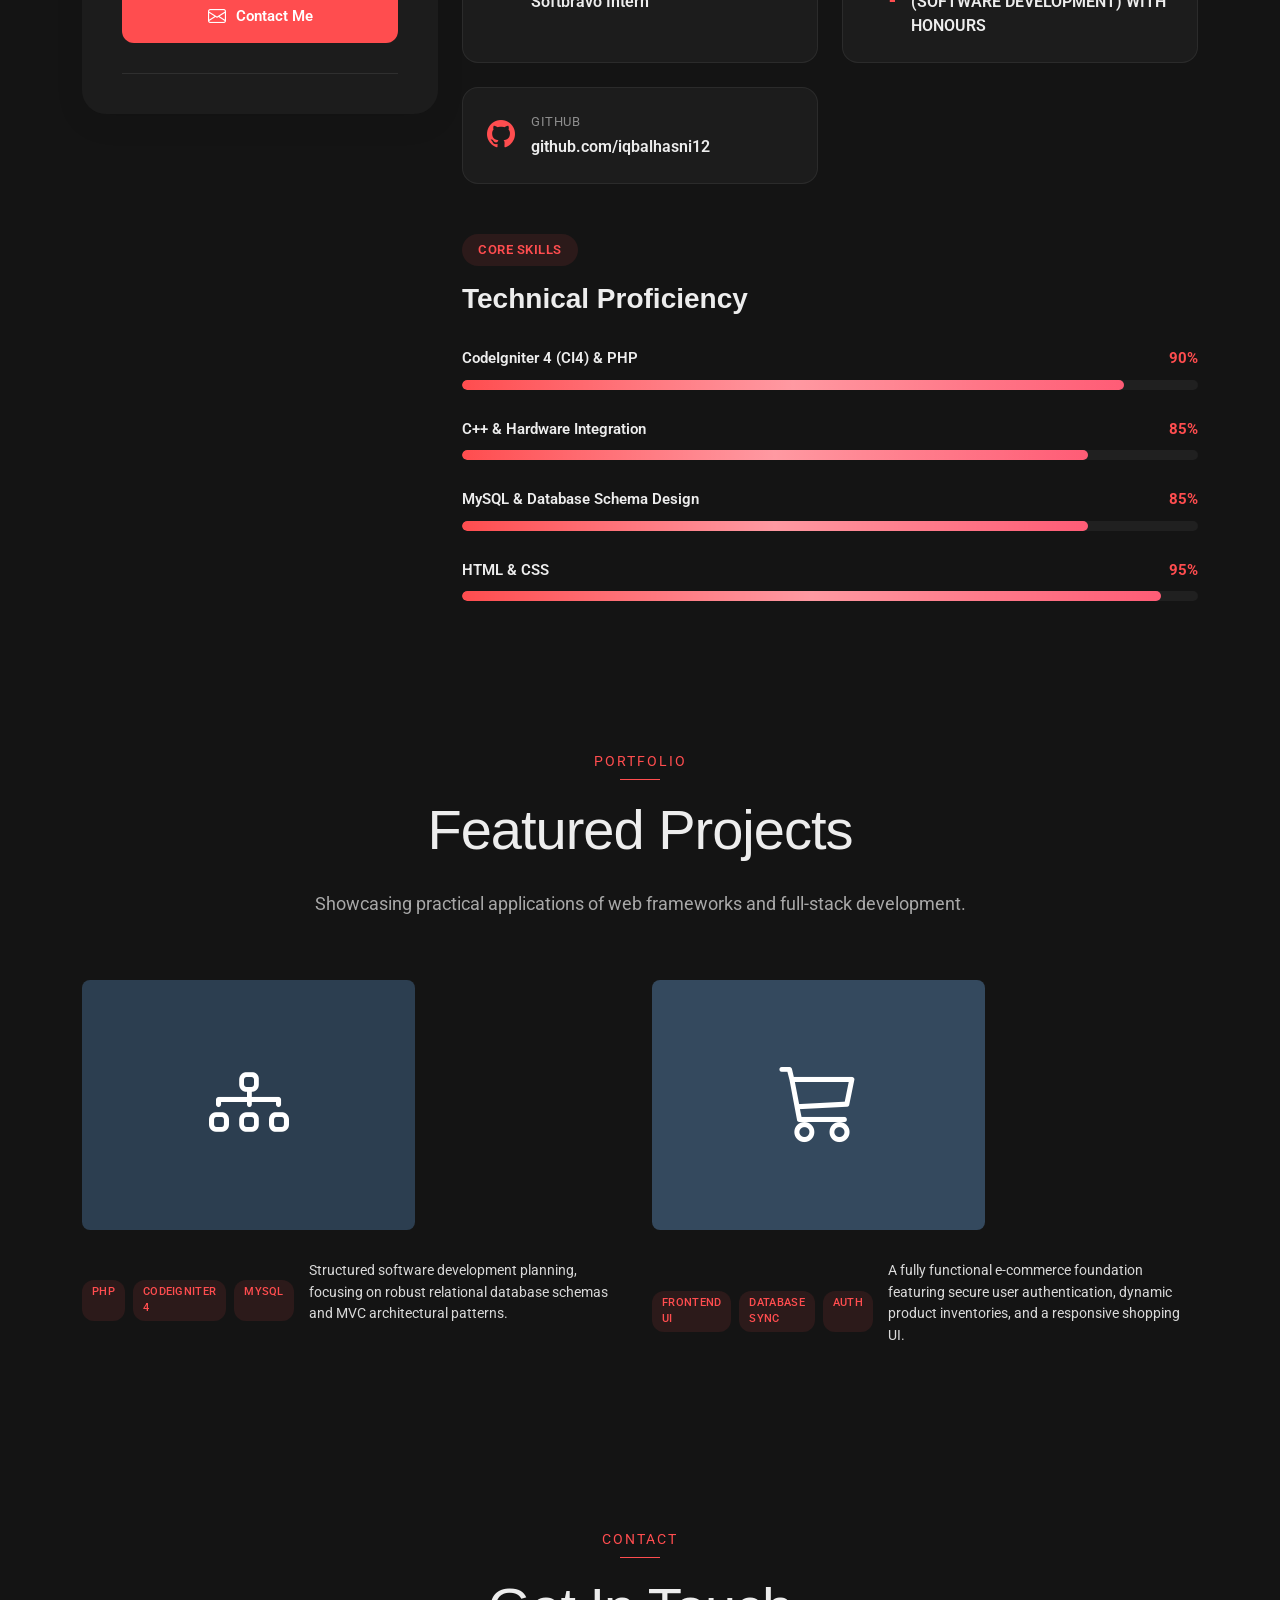
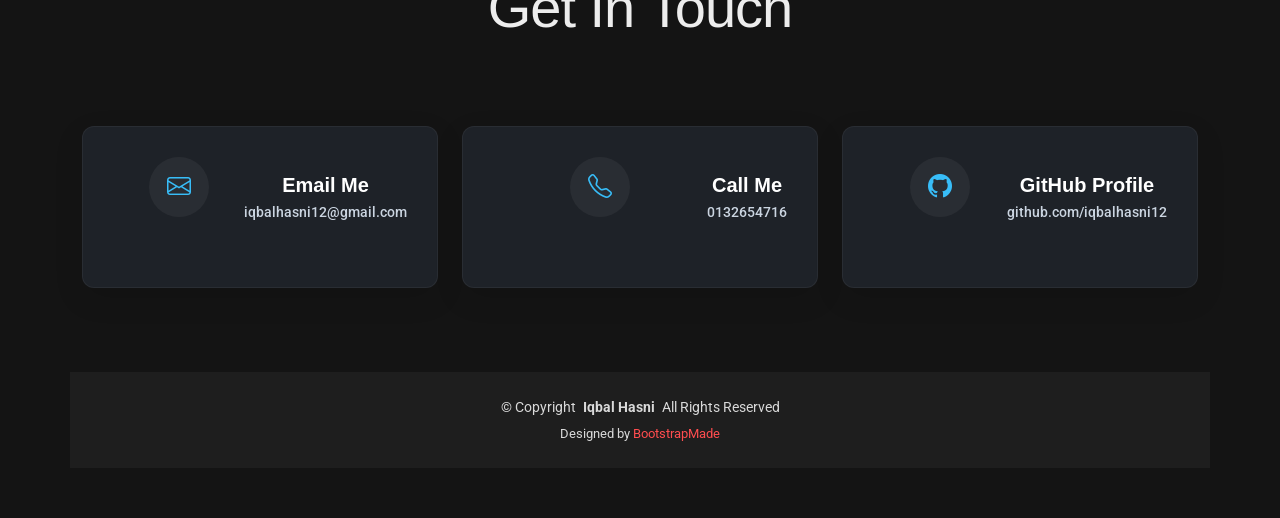
==== commit b1e1bc6a: "Update picture" ====
--- a/index.html
+++ b/index.html
@@ -180,7 +180,7 @@
       <div class="container section-title" data-aos="fade-up">
         <span class="subtitle">Portfolio</span>
         <h2>Featured Projects</h2>
-        <p>Showcasing practical applications of web frameworks and distributed hardware systems.</p>
+        <p>Showcasing practical applications of web frameworks and full-stack development.</p>
       </div>
 
       <div class="container" data-aos="fade-up" data-aos-delay="100">
@@ -190,33 +190,11 @@
             <div class="col-lg-6 col-md-6 portfolio-item isotope-item filter-development">
               <div class="portfolio-card">
                 <div class="portfolio-image-container" style="background: #2c3e50; height: 250px; display: flex; align-items: center; justify-content: center; color: white;">
-                  <i class="bi bi-cpu" style="font-size: 5rem;"></i>
+                  <i class="bi bi-diagram-3" style="font-size: 5rem;"></i>
                   <div class="portfolio-overlay">
                     <div class="portfolio-info">
-                      <span class="project-category">Hardware & IoT</span>
-                      <h4>ESP-NOW Smart Agriculture</h4>
-                    </div>
-                  </div>
-                </div>
-                <div class="portfolio-meta">
-                  <div class="project-tags">
-                    <span class="tag">C++</span>
-                    <span class="tag">ESP32 S3</span>
-                    <span class="tag">Sensors</span>
-                  </div>
-                  <p style="padding: 15px; font-size: 0.9rem;">Hardware integration utilizing an ESP32 S3 hub and multiple sensor nodes to monitor soil and automate irrigation systems via ESP-NOW protocols.</p>
-                </div>
-              </div>
-            </div>
-
-            <div class="col-lg-6 col-md-6 portfolio-item isotope-item filter-development">
-              <div class="portfolio-card">
-                <div class="portfolio-image-container" style="background: #34495e; height: 250px; display: flex; align-items: center; justify-content: center; color: white;">
-                  <i class="bi bi-code-slash" style="font-size: 5rem;"></i>
-                  <div class="portfolio-overlay">
-                    <div class="portfolio-info">
-                      <span class="project-category">Web Development</span>
-                      <h4>CI4 Web Architectures</h4>
+                      <span class="project-category">Web Architecture</span>
+                      <h4>Internlink Project (CI4)</h4>
                     </div>
                   </div>
                 </div>
@@ -226,7 +204,29 @@
                     <span class="tag">CodeIgniter 4</span>
                     <span class="tag">MySQL</span>
                   </div>
-                  <p style="padding: 15px; font-size: 0.9rem;">Building secure, scalable web applications utilizing MVC frameworks. Focused on robust timeline tracking and relational database schema design.</p>
+                  <p style="padding: 15px; font-size: 0.9rem;">Structured software development planning, focusing on robust relational database schemas and MVC architectural patterns.</p>
+                </div>
+              </div>
+            </div>
+
+            <div class="col-lg-6 col-md-6 portfolio-item isotope-item filter-development">
+              <div class="portfolio-card">
+                <div class="portfolio-image-container" style="background: #34495e; height: 250px; display: flex; align-items: center; justify-content: center; color: white;">
+                  <i class="bi bi-cart3" style="font-size: 5rem;"></i>
+                  <div class="portfolio-overlay">
+                    <div class="portfolio-info">
+                      <span class="project-category">Full-Stack Development</span>
+                      <h4>E-Commerce Platform</h4>
+                    </div>
+                  </div>
+                </div>
+                <div class="portfolio-meta">
+                  <div class="project-tags">
+                    <span class="tag">Frontend UI</span>
+                    <span class="tag">Database Sync</span>
+                    <span class="tag">Auth</span>
+                  </div>
+                  <p style="padding: 15px; font-size: 0.9rem;">A fully functional e-commerce foundation featuring secure user authentication, dynamic product inventories, and a responsive shopping UI.</p>
                 </div>
               </div>
             </div>
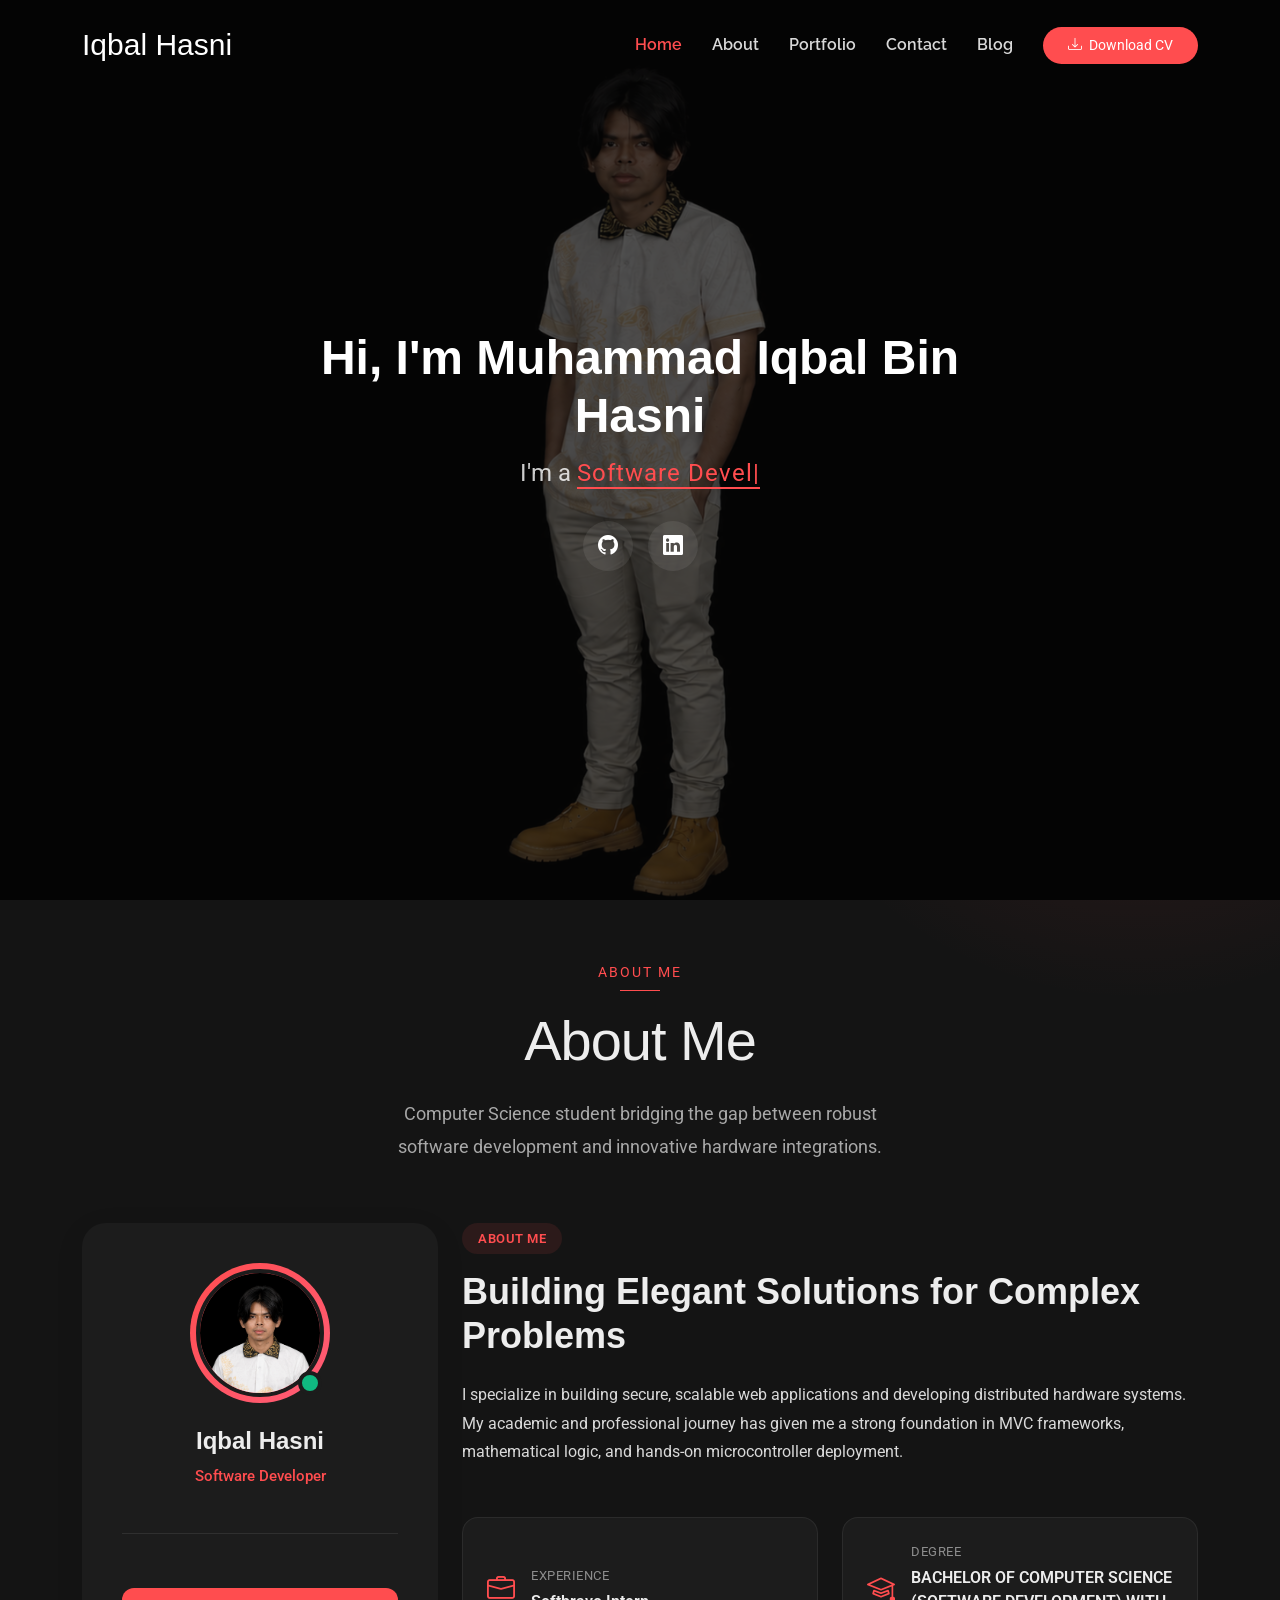
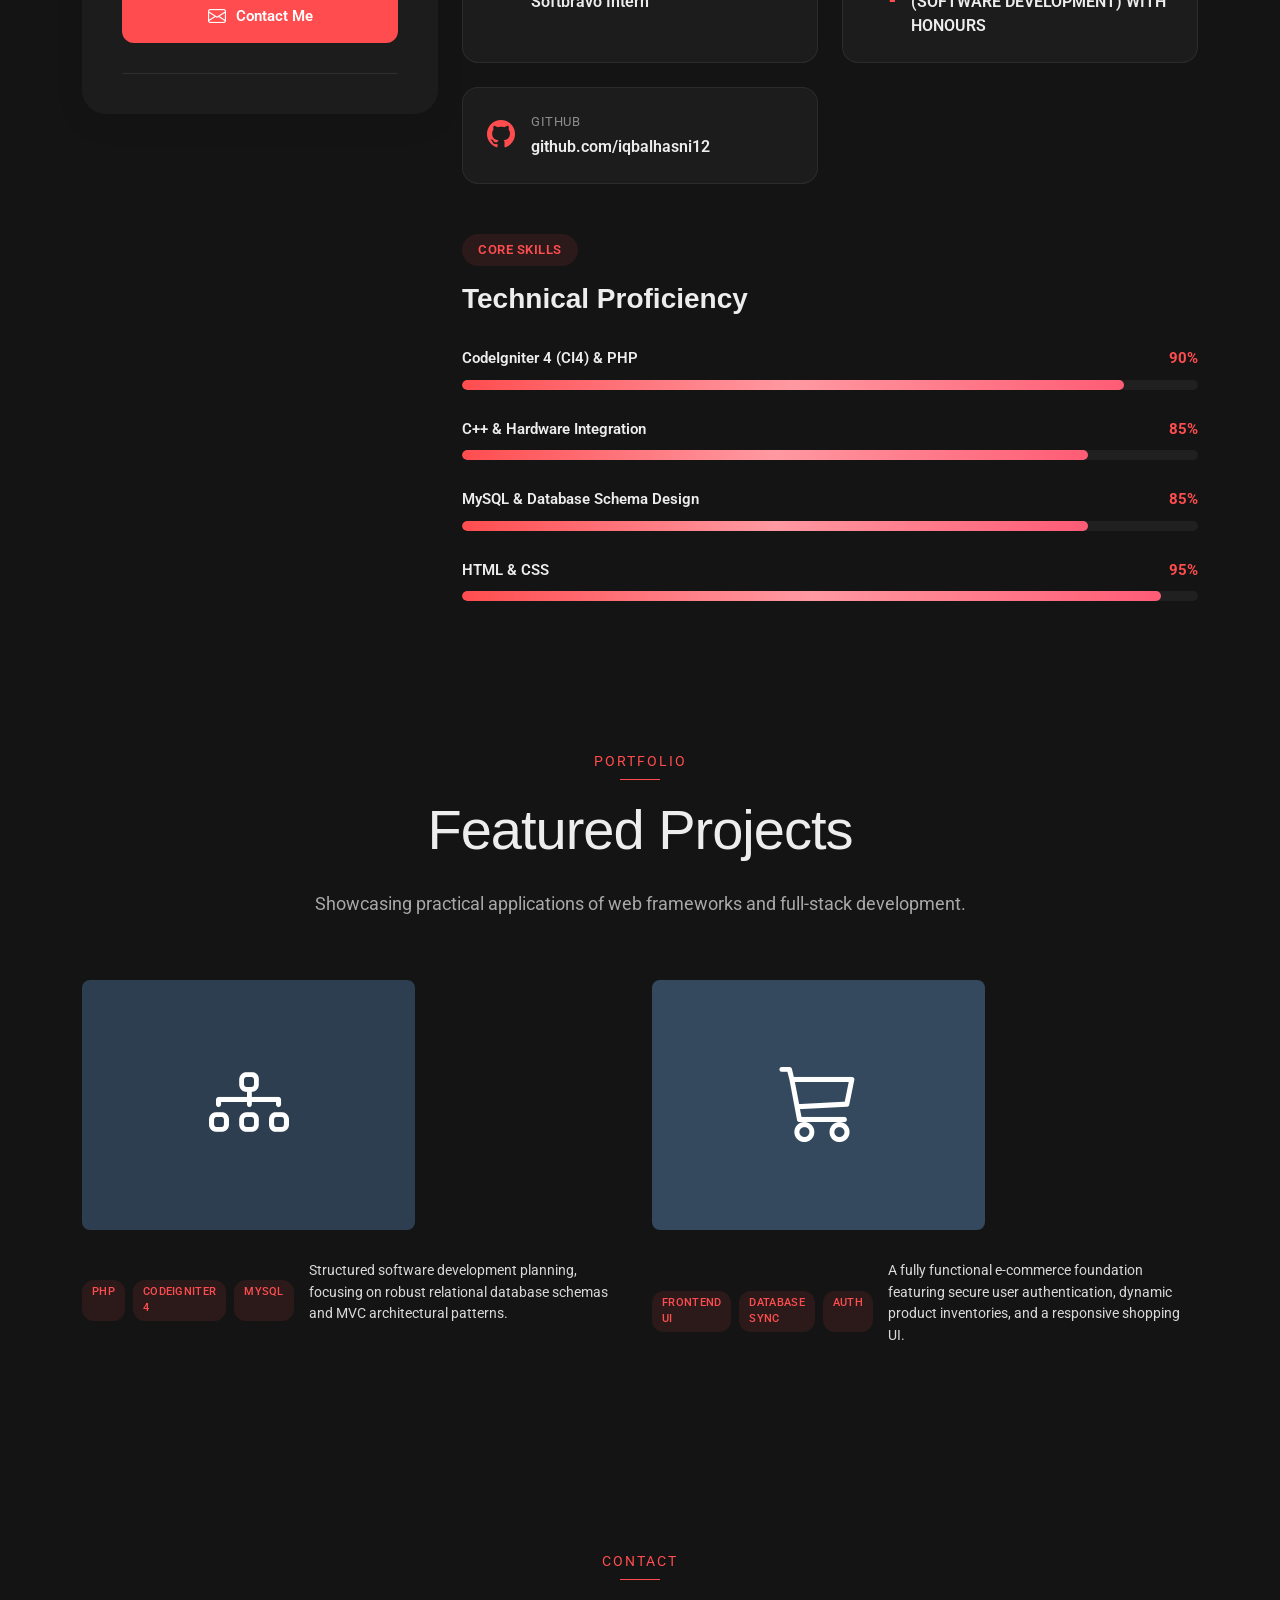
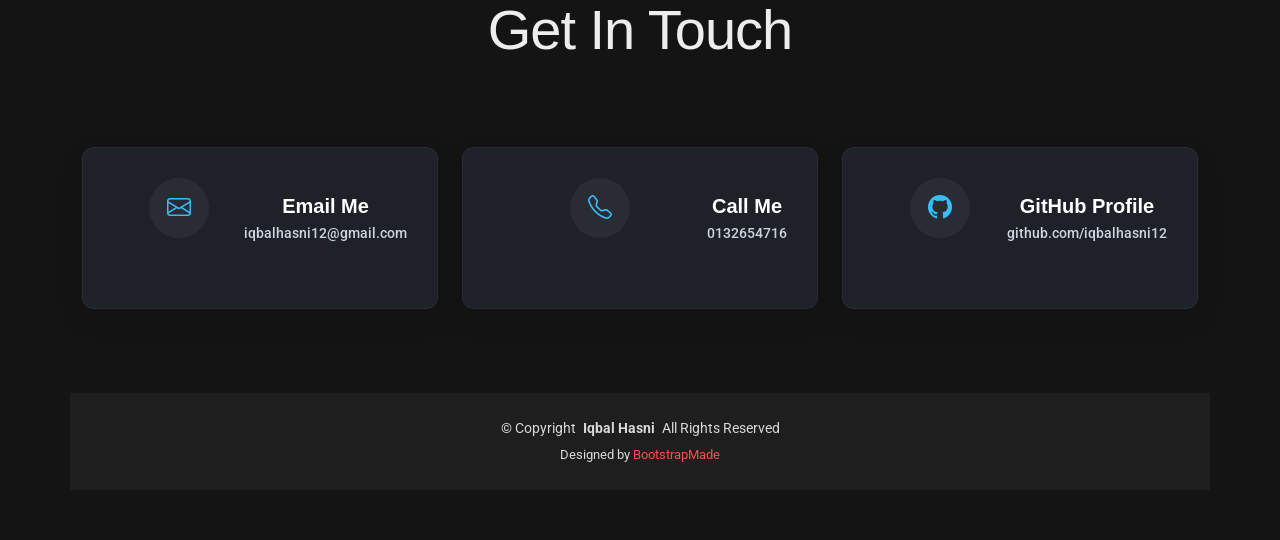
==== commit f2f90fc3: "Adjusted hero image scaling alignment to resolve header cropping bug" ====
--- a/index.html
+++ b/index.html
@@ -52,7 +52,7 @@
   <main class="main">
 
     <section id="hero" class="hero section dark-background">
-      <img src="assets/img/profile/profile-bg-5.webp" alt="" data-aos="fade-in">
+      <img src="assets/img/profile/profile-bg-5.webp" alt="Muhammad Iqbal Bin Hasni" data-aos="fade-in" style="object-position: center top !important;">
       <div class="container" data-aos="fade-up" data-aos-delay="100">
         <div class="row justify-content-center">
           <div class="col-lg-8 text-center">
